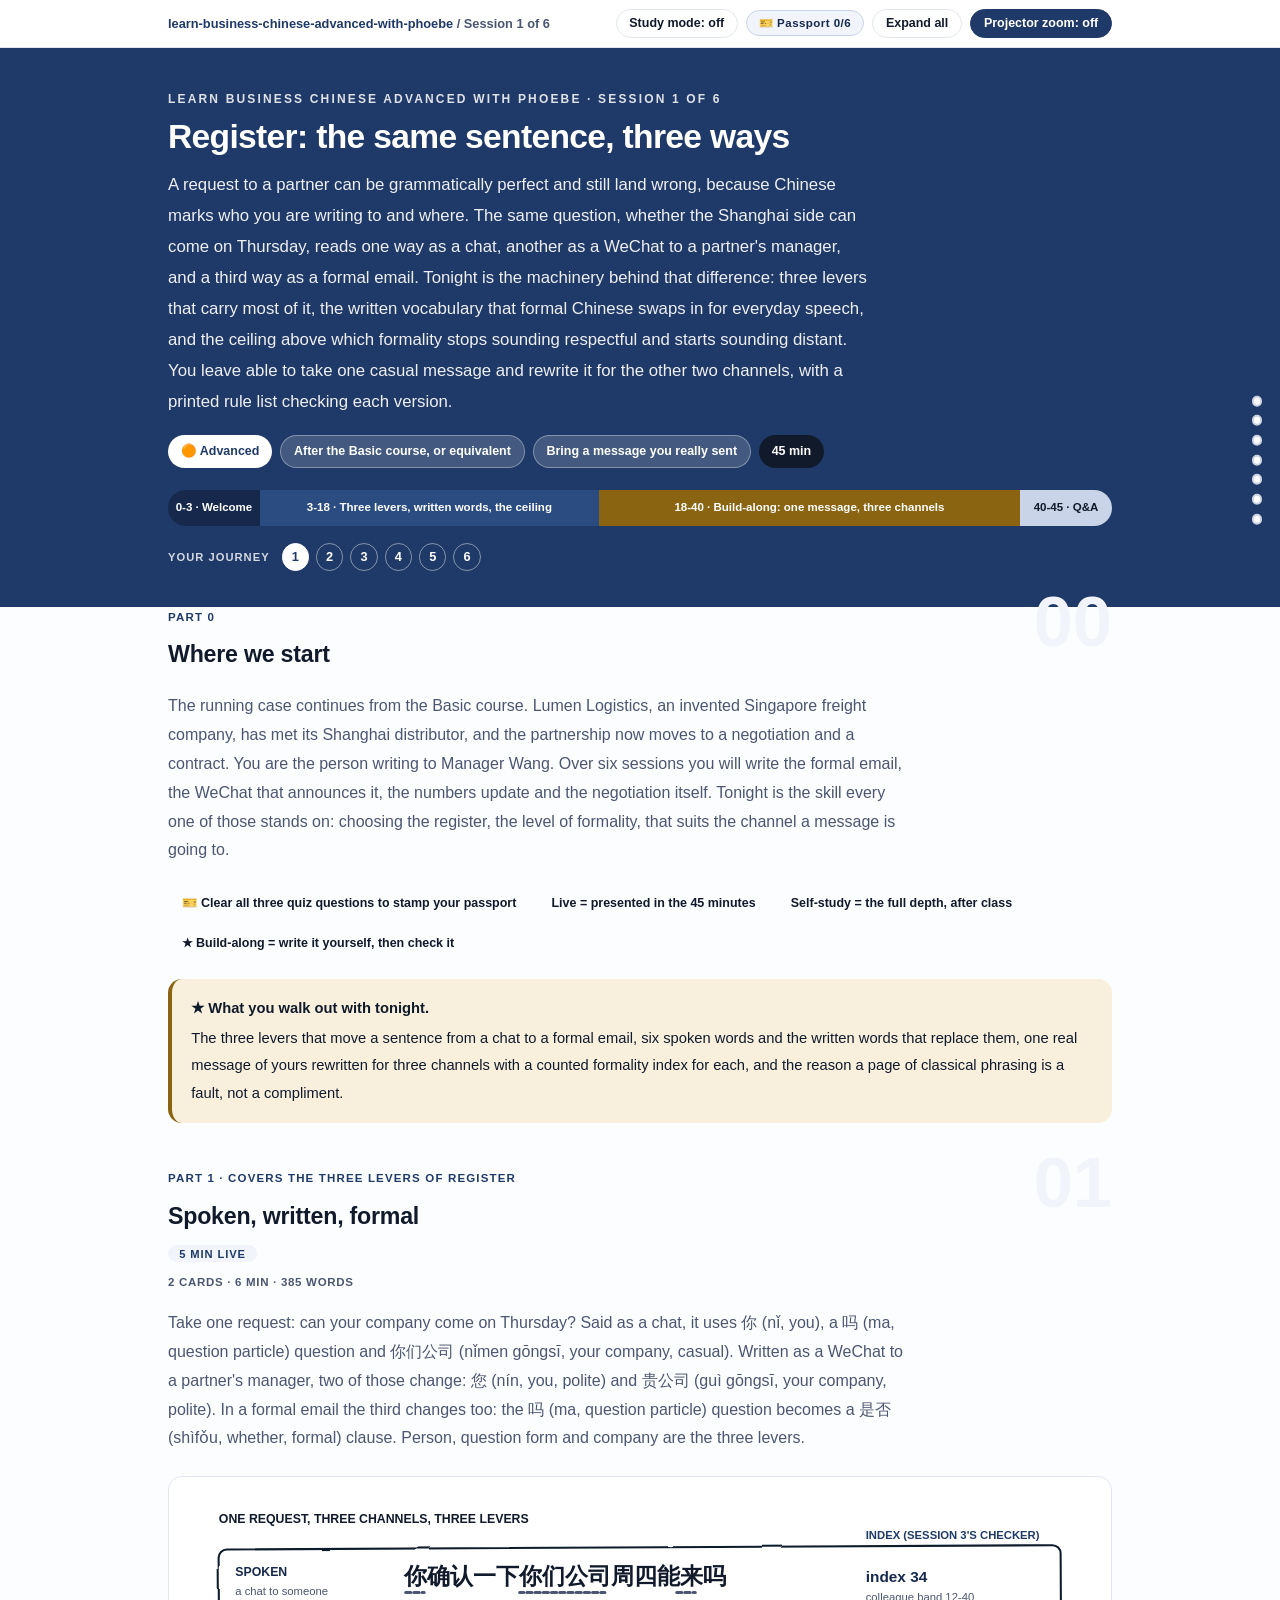
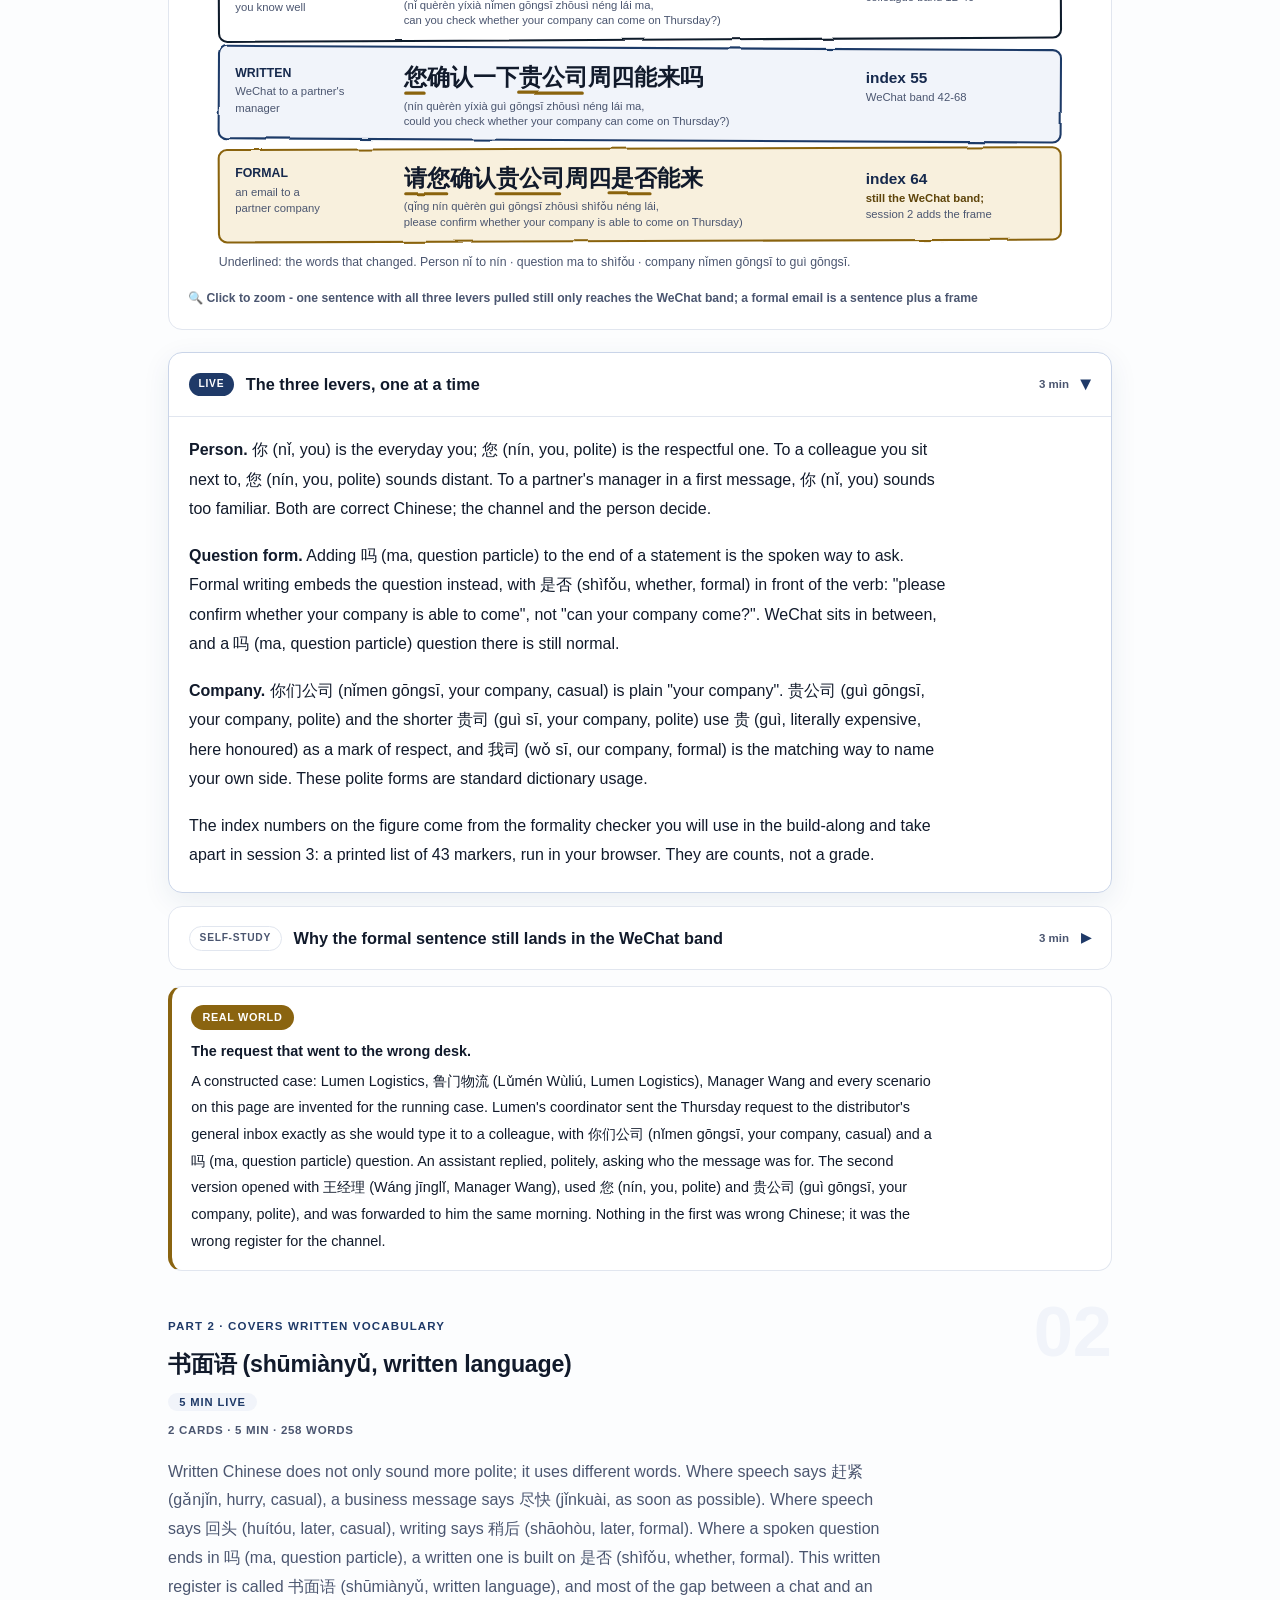
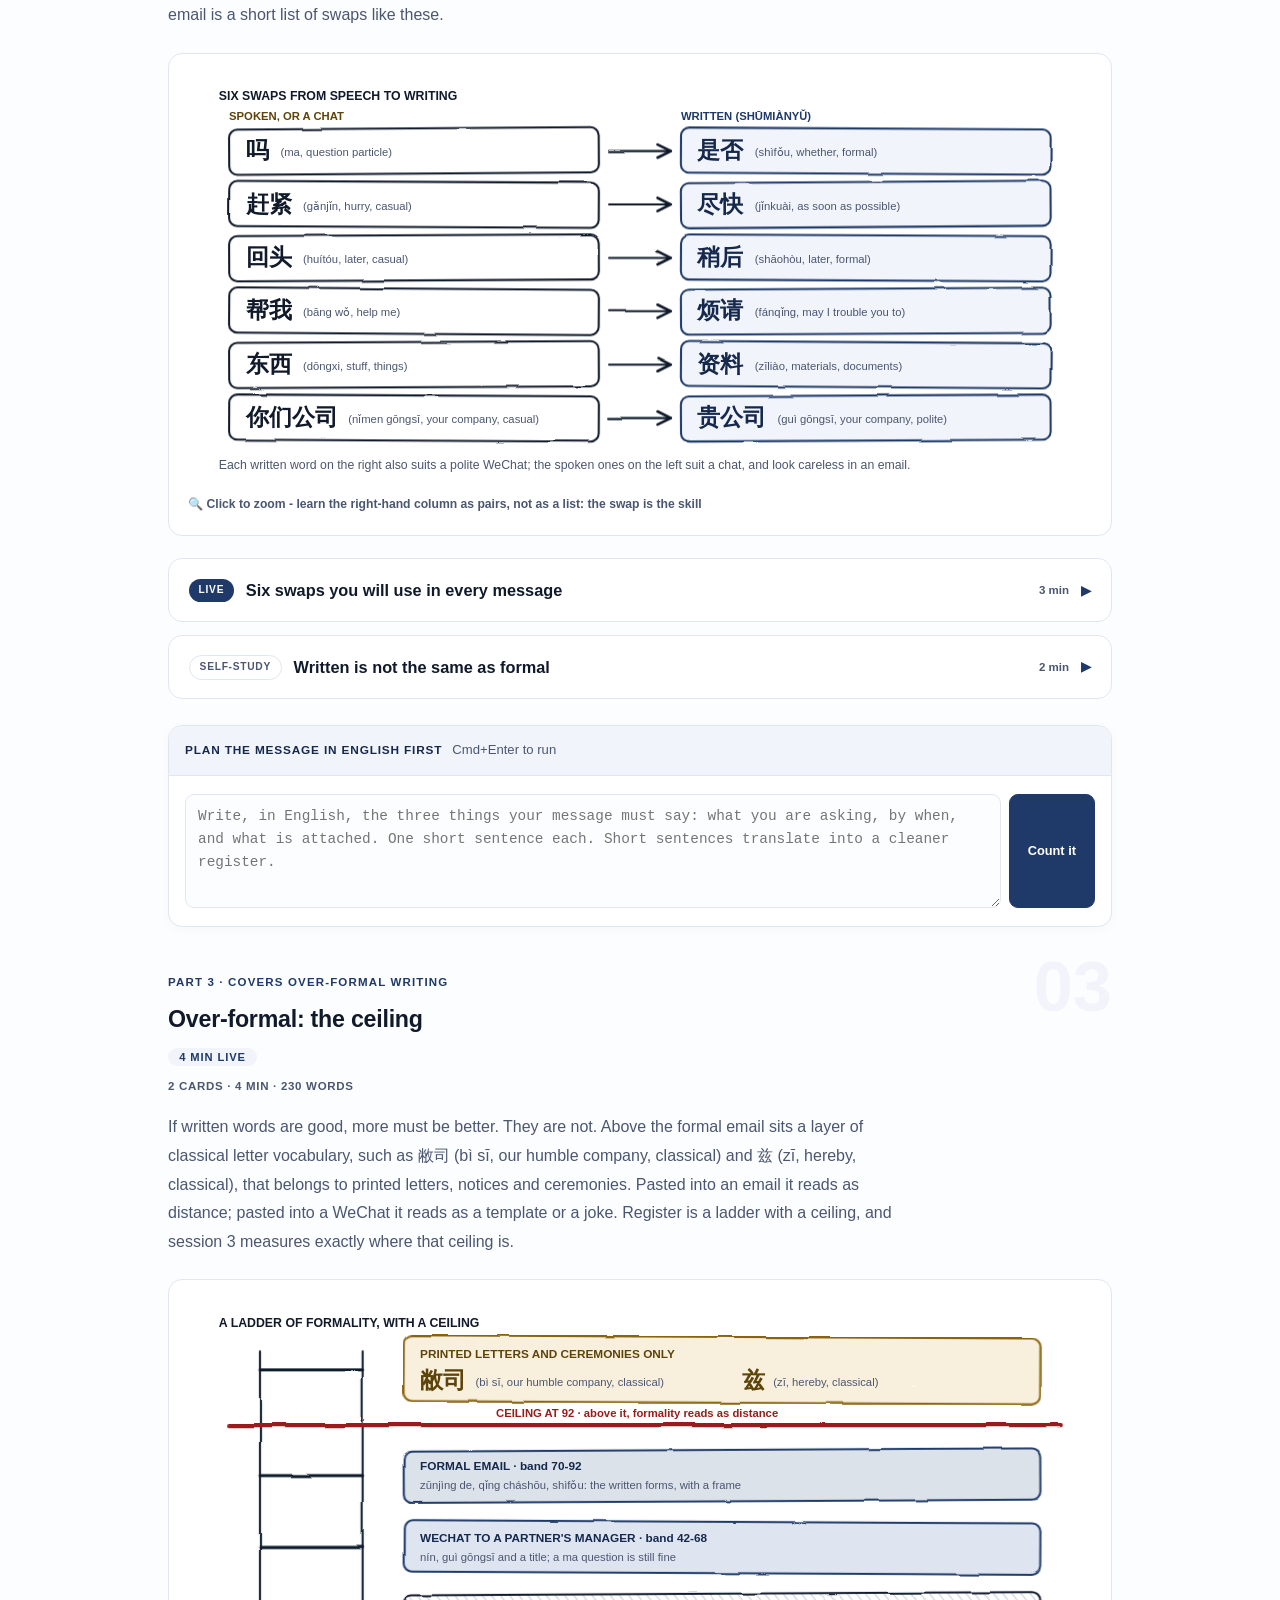
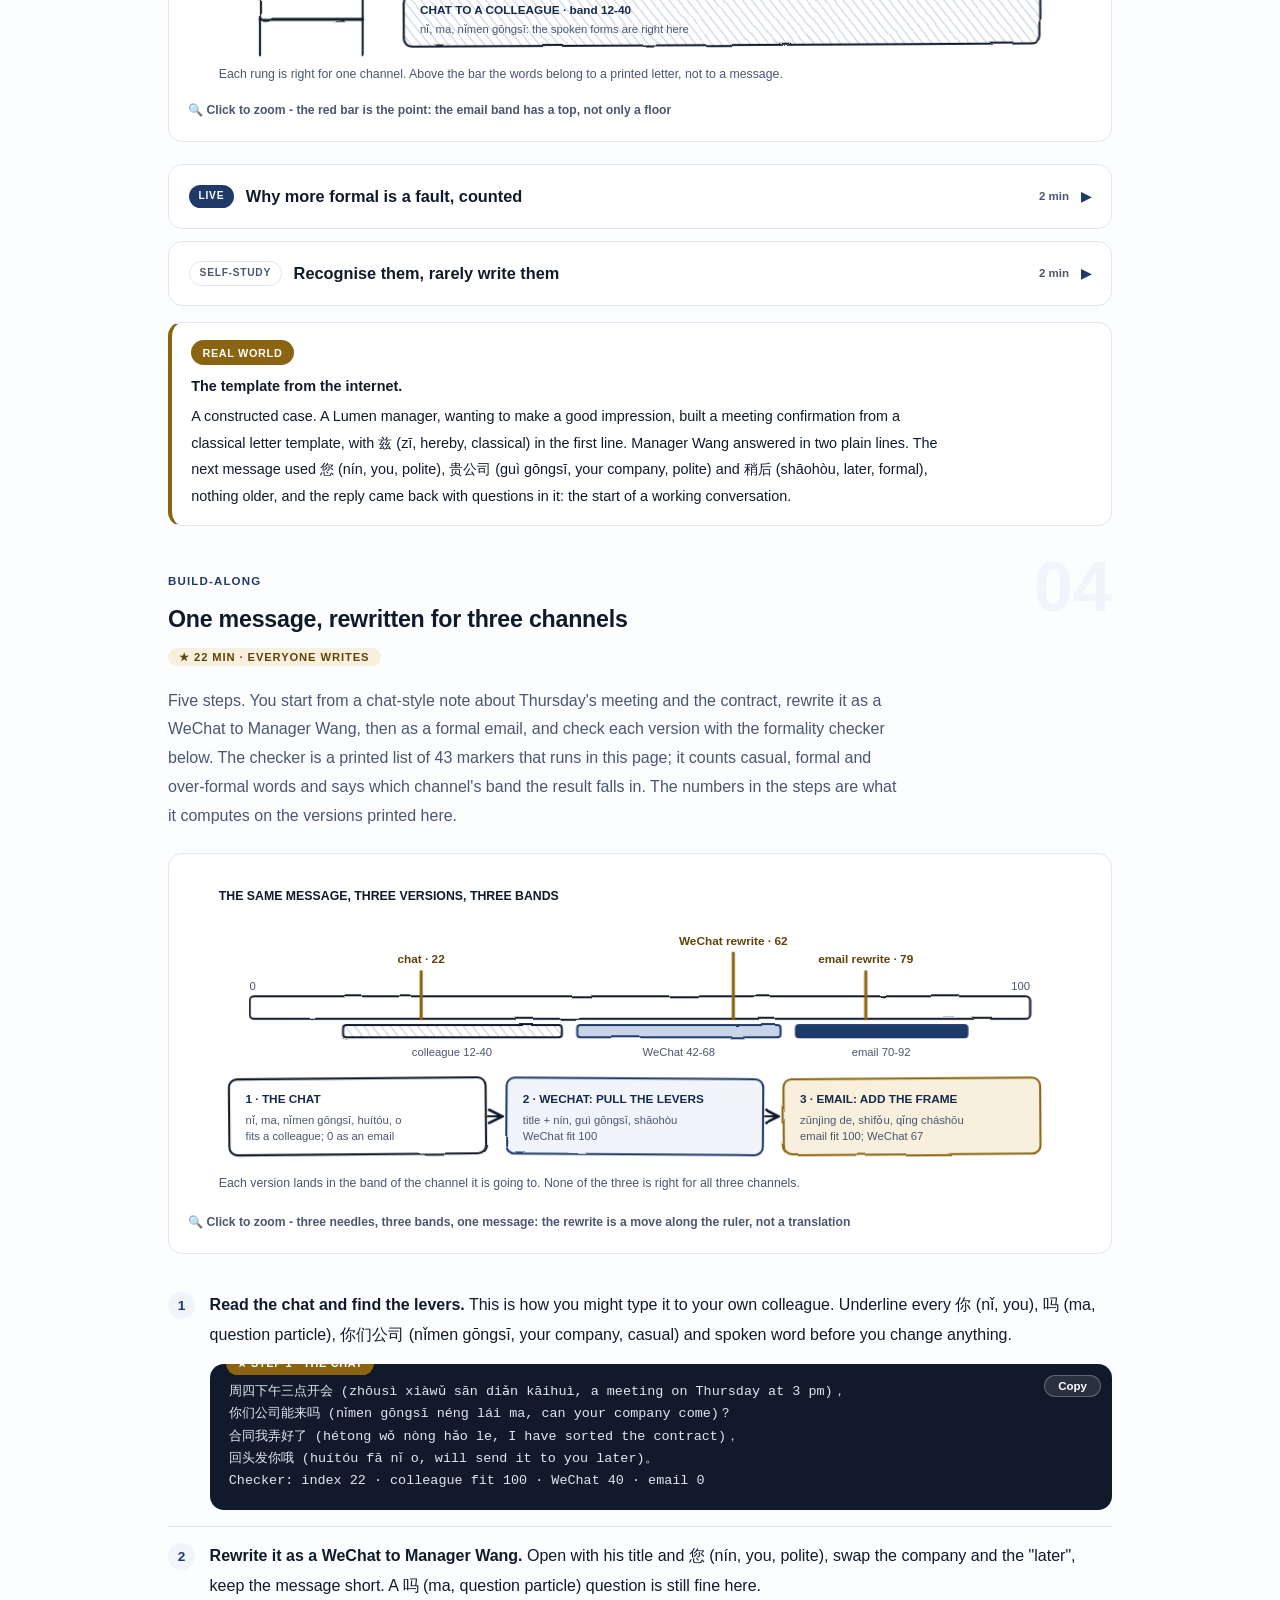
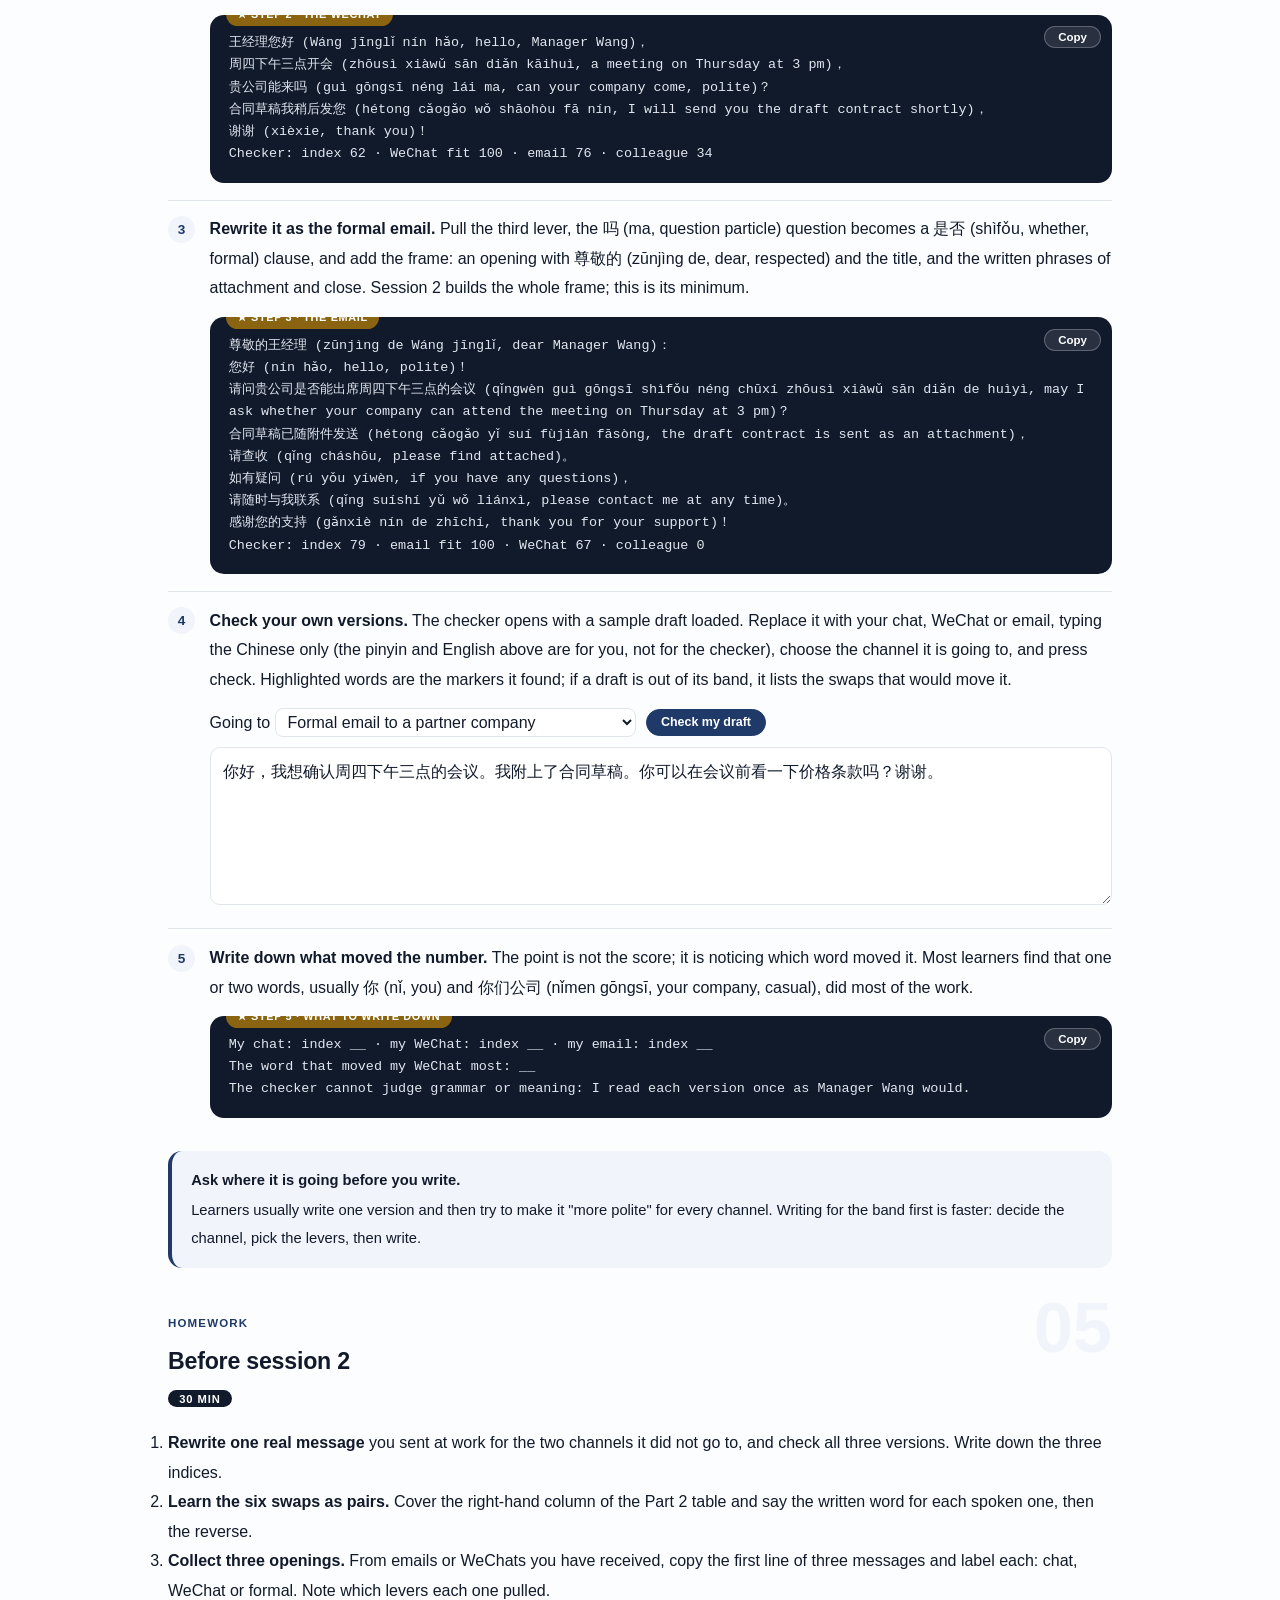
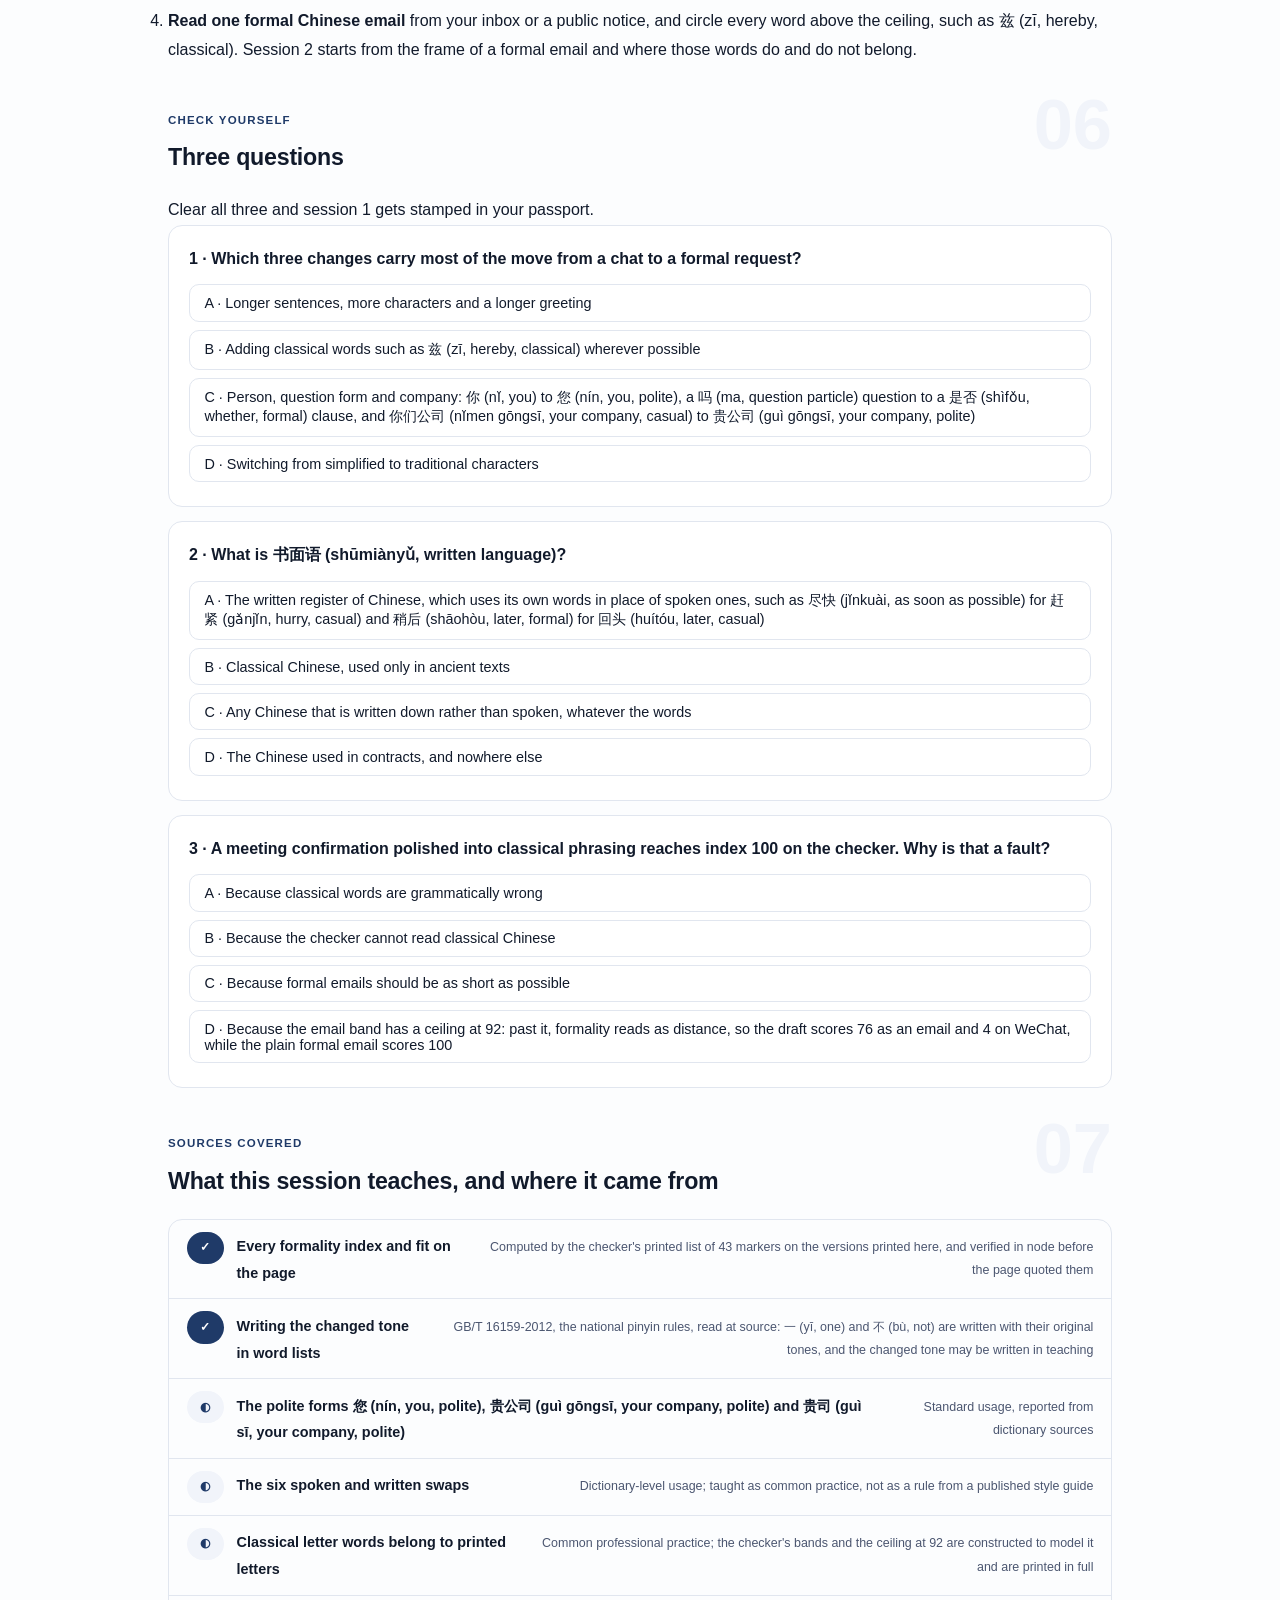
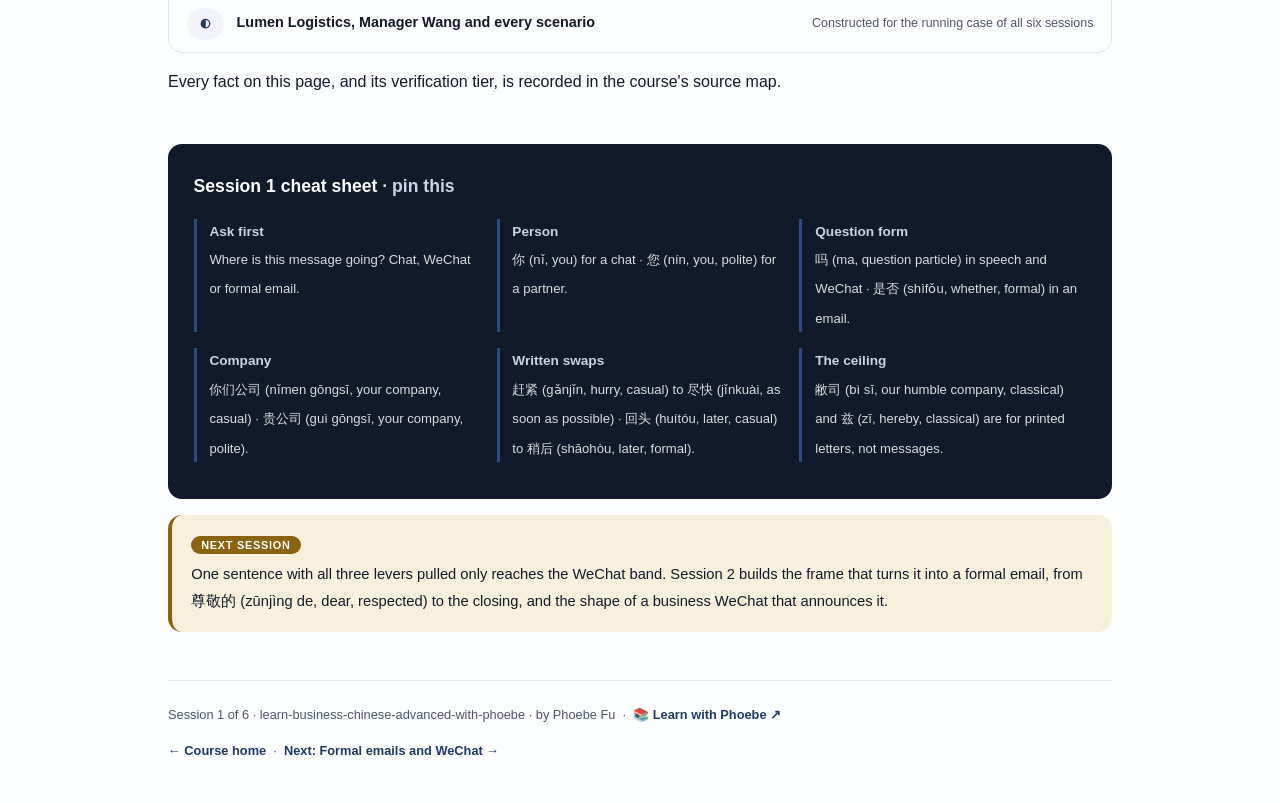
==== courses/01-register.html @ 0dae361d "Learn Business Chinese Advanced: six sessions Business register for people who already speak everyda" ====
<!DOCTYPE html>
<html lang="en">
<head>
<meta charset="UTF-8">
<meta name="viewport" content="width=device-width, initial-scale=1.0">
<!-- social:start -->
<meta name="description" content="Session 1 of 6. The same business request said three ways: as a chat, as a WeChat to a partner's manager, and as a formal email. Three levers carry most of the change (the polite you, the written question form, the polite word for your company), written Chinese swaps spoken words for its own, and classical letter words overshoot. Build-along: one message rewritten for three channels and checked by a printed rule list.">
<meta property="og:type" content="article">
<meta property="og:site_name" content="Learn with Phoebe">
<meta property="og:title" content="Register: the same sentence, three ways - learn business chinese advanced with phoebe">
<meta property="og:description" content="Session 1 of 6. One request, three channels, three levers. More formal is not always more polite.">
<meta property="og:url" content="https://phoebefu6.github.io/learn-business-chinese-advanced-with-phoebe/courses/01-register.html">
<meta property="og:image" content="https://phoebefu6.github.io/learn-business-chinese-advanced-with-phoebe/assets/og-cover.png">
<meta property="og:image:width" content="1200">
<meta property="og:image:height" content="630">
<meta name="twitter:card" content="summary_large_image">
<meta name="twitter:title" content="Register: the same sentence, three ways - learn business chinese advanced with phoebe">
<meta name="twitter:description" content="Session 1 of 6. A chat, a WeChat and a formal email, and the three words that separate them.">
<meta name="twitter:image" content="https://phoebefu6.github.io/learn-business-chinese-advanced-with-phoebe/assets/og-cover.png">
<!-- social:end -->
<title>Session 1 · Register: the same sentence, three ways - learn business chinese advanced with phoebe</title>
<link rel="stylesheet" href="../assets/style.css?v=1">
</head>
<body>

<div class="toolbar">
  <div class="wrap">
    <span class="crumb"><a href="../index.html">learn-business-chinese-advanced-with-phoebe</a> / Session 1 of 6</span>
    <button class="btn" id="toggle-all" type="button">Expand all</button>
    <button class="btn primary" id="zoom-toggle" type="button">Projector zoom: off</button>
  </div>
</div>

<header class="masthead">
  <div class="wrap">
    <div class="eyebrow">Learn Business Chinese Advanced with Phoebe · Session 1 of 6</div>
    <h1>Register: the same sentence, <span class="accent">three ways</span></h1>
    <p class="sub">A request to a partner can be grammatically perfect and still land wrong, because Chinese marks who you are writing to and where. The same question, whether the Shanghai side can come on Thursday, reads one way as a chat, another as a WeChat to a partner's manager, and a third way as a formal email. Tonight is the machinery behind that difference: three levers that carry most of it, the written vocabulary that formal Chinese swaps in for everyday speech, and the ceiling above which formality stops sounding respectful and starts sounding distant. You leave able to take one casual message and rewrite it for the other two channels, with a printed rule list checking each version.</p>
    <div class="chip-row">
      <span class="chip level">🟠 Advanced</span>
      <span class="chip audience">After the Basic course, or equivalent</span>
      <span class="chip audience">Bring a message you really sent</span>
      <span class="chip time">45 min</span>
    </div>
    <div class="agenda">
      <span class="a1" style="flex:1">0-3 · Welcome</span>
      <span class="a2" style="flex:4">3-18 · Three levers, written words, the ceiling</span>
      <span class="a3" style="flex:5">18-40 · Build-along: one message, three channels</span>
      <span class="a4" style="flex:1">40-45 · Q&amp;A</span>
    </div>
  </div>
</header>

<main class="wrap">

  <section class="section" id="intro">
    <div class="section-kicker">
      <span class="klabel">Part 0</span>
      <h2>Where we start</h2>
    </div>
    <p class="lede">The running case continues from the Basic course. Lumen Logistics, an invented Singapore freight company, has met its Shanghai distributor, and the partnership now moves to a negotiation and a contract. You are the person writing to Manager Wang. Over six sessions you will write the formal email, the WeChat that announces it, the numbers update and the negotiation itself. Tonight is the skill every one of those stands on: choosing the register, the level of formality, that suits the channel a message is going to.</p>

    <div class="legend">
      <span class="pill">🎫 Clear all three quiz questions to stamp your passport</span>
      <span class="pill">Live = presented in the 45 minutes</span>
      <span class="pill">Self-study = the full depth, after class</span>
      <span class="pill">★ Build-along = write it yourself, then check it</span>
    </div>

    <div class="callout win">
      <p><strong>★ What you walk out with tonight.</strong> The three levers that move a sentence from a chat to a formal email, six spoken words and the written words that replace them, one real message of yours rewritten for three channels with a counted formality index for each, and the reason a page of classical phrasing is a fault, not a compliment.</p>
    </div>
  </section>

  <section class="section" id="part-1">
    <div class="section-kicker">
      <span class="klabel">Part 1 · covers the three levers of register</span>
      <h2>Spoken, written, formal</h2>
      <span class="tag concept">5 min live</span>
    </div>
    <p class="lede">Take one request: can your company come on Thursday? Said as a chat, it uses 你 (nǐ, you), a 吗 (ma, question particle) question and 你们公司 (nǐmen gōngsī, your company, casual). Written as a WeChat to a partner's manager, two of those change: 您 (nín, you, polite) and 贵公司 (guì gōngsī, your company, polite). In a formal email the third changes too: the 吗 (ma, question particle) question becomes a 是否 (shìfǒu, whether, formal) clause. Person, question form and company are the three levers.</p>

    <figure class="zoomable">
      <svg viewBox="0 0 880 372" xmlns="http://www.w3.org/2000/svg" role="img" aria-label="One request written on three rows. Row one, spoken, a chat: ni querren yixia nimen gongsi zhousi neng lai ma, with ni, nimen gongsi and ma underlined as the three levers; formality index 34, in the colleague band. Row two, written, a WeChat to a partner's manager: nin and gui gongsi replace ni and nimen gongsi, ma stays; index 55, in the WeChat band. Row three, formal, an email: qing nin, gui gongsi and shifou replace all three; index 64, still in the WeChat band, because the email's greeting and closing supply the rest.">
        <defs>
          <filter id="s1aSk" x="-3%" y="-3%" width="106%" height="106%"><feTurbulence type="fractalNoise" baseFrequency="0.02" numOctaves="2" seed="11" result="n"/><feDisplacementMap in="SourceGraphic" in2="n" scale="2.4" xChannelSelector="R" yChannelSelector="G"/></filter>
          <pattern id="s1aHc" patternUnits="userSpaceOnUse" width="7" height="7" patternTransform="rotate(-38)"><line x1="0" y1="0" x2="0" y2="7" stroke="#1F3A68" stroke-width="1" opacity=".5"/></pattern>
          <marker id="s1aAr" viewBox="0 0 10 10" refX="9" refY="5" markerWidth="8" markerHeight="8" orient="auto"><path d="M1 1 L9 5 L1 9" fill="none" stroke="#111A2B" stroke-width="1.6" stroke-linecap="round"/></marker>
        </defs>
        <style>
          .s1aH { font: 800 12px Inter, sans-serif; fill: #111A2B; }
          .s1aL { font: 800 12px Inter, sans-serif; fill: #16294D; }
          .s1aS { font: 400 11px Inter, sans-serif; fill: #4B5670; }
          .s1aA { font: 700 11px Inter, sans-serif; fill: #1F3A68; }
          .s1aB { font: 800 11px Inter, sans-serif; fill: #5E440A; }
          .s1aV { font: 800 15px Inter, sans-serif; fill: #16294D; }
          .s1aZ { font: 800 22px sans-serif; fill: #111A2B; }
          .s1aN { font: 400 12px Inter, sans-serif; fill: #4B5670; }
        </style>

        <text class="s1aH" x="30" y="26">ONE REQUEST, THREE CHANNELS, THREE LEVERS</text>
        <text class="s1aA" x="660" y="42">INDEX (SESSION 3'S CHECKER)</text>

        <g filter="url(#s1aSk)" fill="none" stroke="#111A2B" stroke-width="2" stroke-linecap="round" stroke-linejoin="round">
          <rect x="30" y="50" width="820" height="90" rx="8" transform="rotate(-0.3 440 93)" fill="#FFFFFF"/>
          <rect x="30" y="148" width="820" height="90" rx="8" transform="rotate(0.3 440 191)" fill="#F1F4FA" stroke="#1F3A68"/>
          <rect x="30" y="246" width="820" height="90" rx="8" transform="rotate(-0.2 440 289)" fill="#F8F0DD" stroke="#8A6410"/>
          <!-- row A: the three levers, dashed -->
          <path d="M212 94 L230 94 M322 94 L406 94 M476 94 L494 94" stroke="#4B5670" stroke-width="3" stroke-dasharray="5 3"/>
          <!-- row B: changed words -->
          <path d="M212 192 L230 192 M322 192 L384 192" stroke="#8A6410" stroke-width="3"/>
          <!-- row C: changed words -->
          <path d="M212 290 L252 290 M300 290 L362 290 M410 290 L450 290" stroke="#8A6410" stroke-width="3"/>
        </g>

        <text class="s1aL" x="46" y="78">SPOKEN</text>
        <text class="s1aS" x="46" y="96">a chat to someone</text>
        <text class="s1aS" x="46" y="112">you know well</text>
        <text class="s1aZ" x="210" y="86">你确认一下你们公司周四能来吗</text><text class="s1aS" x="210" y="110">(nǐ quèrèn yíxià nǐmen gōngsī zhōusì néng lái ma,</text>
        <text class="s1aS" x="210" y="125">can you check whether your company can come on Thursday?)</text>
        <text class="s1aV" x="660" y="84">index 34</text>
        <text class="s1aS" x="660" y="102">colleague band 12-40</text>

        <text class="s1aL" x="46" y="176">WRITTEN</text>
        <text class="s1aS" x="46" y="194">WeChat to a partner's</text>
        <text class="s1aS" x="46" y="210">manager</text>
        <text class="s1aZ" x="210" y="184">您确认一下贵公司周四能来吗</text><text class="s1aS" x="210" y="208">(nín quèrèn yíxià guì gōngsī zhōusì néng lái ma,</text>
        <text class="s1aS" x="210" y="223">could you check whether your company can come on Thursday?)</text>
        <text class="s1aV" x="660" y="182">index 55</text>
        <text class="s1aS" x="660" y="200">WeChat band 42-68</text>

        <text class="s1aL" x="46" y="274">FORMAL</text>
        <text class="s1aS" x="46" y="292">an email to a</text>
        <text class="s1aS" x="46" y="308">partner company</text>
        <text class="s1aZ" x="210" y="282">请您确认贵公司周四是否能来</text><text class="s1aS" x="210" y="306">(qǐng nín quèrèn guì gōngsī zhōusì shìfǒu néng lái,</text>
        <text class="s1aS" x="210" y="321">please confirm whether your company is able to come on Thursday)</text>
        <text class="s1aV" x="660" y="280">index 64</text>
        <text class="s1aB" x="660" y="298">still the WeChat band;</text>
        <text class="s1aS" x="660" y="314">session 2 adds the frame</text>

        <text class="s1aN" x="30" y="360">Underlined: the words that changed. Person nǐ to nín · question ma to shìfǒu · company nǐmen gōngsī to guì gōngsī.</text>
      </svg>
      <figcaption>🔍 Click to zoom - one sentence with all three levers pulled still only reaches the WeChat band; a formal email is a sentence plus a frame</figcaption>
    </figure>

    <details class="card" open>
      <summary><span class="mode live">Live</span>The three levers, one at a time<span class="mini">3 min</span><span class="caret">▶</span></summary>
      <div class="body">
        <p><strong>Person.</strong> 你 (nǐ, you) is the everyday you; 您 (nín, you, polite) is the respectful one. To a colleague you sit next to, 您 (nín, you, polite) sounds distant. To a partner's manager in a first message, 你 (nǐ, you) sounds too familiar. Both are correct Chinese; the channel and the person decide.</p>
        <p><strong>Question form.</strong> Adding 吗 (ma, question particle) to the end of a statement is the spoken way to ask. Formal writing embeds the question instead, with 是否 (shìfǒu, whether, formal) in front of the verb: "please confirm whether your company is able to come", not "can your company come?". WeChat sits in between, and a 吗 (ma, question particle) question there is still normal.</p>
        <p><strong>Company.</strong> 你们公司 (nǐmen gōngsī, your company, casual) is plain "your company". 贵公司 (guì gōngsī, your company, polite) and the shorter 贵司 (guì sī, your company, polite) use 贵 (guì, literally expensive, here honoured) as a mark of respect, and 我司 (wǒ sī, our company, formal) is the matching way to name your own side. These polite forms are standard dictionary usage.</p>
        <p>The index numbers on the figure come from the formality checker you will use in the build-along and take apart in session 3: a printed list of 43 markers, run in your browser. They are counts, not a grade.</p>
      </div>
    </details>

    <details class="card">
      <summary><span class="mode self">Self-study</span>Why the formal sentence still lands in the WeChat band<span class="mini">3 min</span><span class="caret">▶</span></summary>
      <div class="body">
        <p>Pulling all three levers moves the sentence from 34 to 64 on the checker's index, which is inside the WeChat band (42 to 68), not the email band (70 to 92). That is the honest result, and it is useful. A formal email is not one formal sentence: it is that sentence inside a frame, an opening with 尊敬的 (zūnjìng de, dear, respected) and the title, a greeting with 您好 (nín hǎo, hello, polite), and the stock phrases of a formal close such as 请查收 (qǐng cháshōu, please find attached) and 如有疑问 (rú yǒu yíwèn, if you have any questions). The build-along adds that frame and the index rises to 79. Session 2 is entirely about it.</p>
        <p>A note on the pinyin in these lists: 一下 (yíxià, a little, briefly) is written here with the tone you say, yí before a fourth tone. Standard pinyin (GB/T 16159-2012) writes the original tone, yīxià, and allows the changed tone to be written in teaching, which is what these pages do.</p>
      </div>
    </details>

    <div class="callout example">
      <span class="ex-pill">Real world</span>
      <p><strong>The request that went to the wrong desk.</strong> A constructed case: Lumen Logistics, 鲁门物流 (Lǔmén Wùliú, Lumen Logistics), Manager Wang and every scenario on this page are invented for the running case. Lumen's coordinator sent the Thursday request to the distributor's general inbox exactly as she would type it to a colleague, with 你们公司 (nǐmen gōngsī, your company, casual) and a 吗 (ma, question particle) question. An assistant replied, politely, asking who the message was for. The second version opened with 王经理 (Wáng jīnglǐ, Manager Wang), used 您 (nín, you, polite) and 贵公司 (guì gōngsī, your company, polite), and was forwarded to him the same morning. Nothing in the first was wrong Chinese; it was the wrong register for the channel.</p>
    </div>
  </section>

  <section class="section" id="part-2">
    <div class="section-kicker">
      <span class="klabel">Part 2 · covers written vocabulary</span>
      <h2>书面语 (shūmiànyǔ, written language)</h2>
      <span class="tag concept">5 min live</span>
    </div>
    <p class="lede">Written Chinese does not only sound more polite; it uses different words. Where speech says 赶紧 (gǎnjǐn, hurry, casual), a business message says 尽快 (jǐnkuài, as soon as possible). Where speech says 回头 (huítóu, later, casual), writing says 稍后 (shāohòu, later, formal). Where a spoken question ends in 吗 (ma, question particle), a written one is built on 是否 (shìfǒu, whether, formal). This written register is called 书面语 (shūmiànyǔ, written language), and most of the gap between a chat and an email is a short list of swaps like these.</p>

    <figure class="zoomable">
      <svg viewBox="0 0 880 400" xmlns="http://www.w3.org/2000/svg" role="img" aria-label="A two-column swap table. Left column, spoken words: ma, ganjin, huitou, bang wo, dongxi, nimen gongsi. Right column, the written word that replaces each: shifou, jinkuai, shaohou, fanqing, ziliao, gui gongsi. An arrow joins each pair.">
        <defs>
          <filter id="s1bSk" x="-3%" y="-3%" width="106%" height="106%"><feTurbulence type="fractalNoise" baseFrequency="0.02" numOctaves="2" seed="23" result="n"/><feDisplacementMap in="SourceGraphic" in2="n" scale="2.4" xChannelSelector="R" yChannelSelector="G"/></filter>
          <marker id="s1bAr" viewBox="0 0 10 10" refX="9" refY="5" markerWidth="8" markerHeight="8" orient="auto"><path d="M1 1 L9 5 L1 9" fill="none" stroke="#111A2B" stroke-width="1.6" stroke-linecap="round"/></marker>
        </defs>
        <style>
          .s1bH { font: 800 12px Inter, sans-serif; fill: #111A2B; }
          .s1bA { font: 800 11px Inter, sans-serif; fill: #1F3A68; }
          .s1bB { font: 800 11px Inter, sans-serif; fill: #5E440A; }
          .s1bS { font: 400 11px Inter, sans-serif; fill: #4B5670; }
          .s1bZ { font: 800 22px sans-serif; fill: #111A2B; }
          .s1bW { font: 800 22px sans-serif; fill: #16294D; }
          .s1bN { font: 400 12px Inter, sans-serif; fill: #4B5670; }
        </style>

        <text class="s1bH" x="30" y="26">SIX SWAPS FROM SPEECH TO WRITING</text>
        <text class="s1bB" x="40" y="46">SPOKEN, OR A CHAT</text>
        <text class="s1bA" x="480" y="46">WRITTEN (SHŪMIÀNYǓ)</text>

        <g filter="url(#s1bSk)" fill="none" stroke="#111A2B" stroke-width="2" stroke-linecap="round" stroke-linejoin="round">
          <rect x="40" y="54" width="360" height="44" rx="8" transform="rotate(-0.4 220 76)" fill="#FFFFFF"/>
          <rect x="40" y="106" width="360" height="44" rx="8" transform="rotate(0.3 220 128)" fill="#FFFFFF"/>
          <rect x="40" y="158" width="360" height="44" rx="8" transform="rotate(-0.3 220 180)" fill="#FFFFFF"/>
          <rect x="40" y="210" width="360" height="44" rx="8" transform="rotate(0.4 220 232)" fill="#FFFFFF"/>
          <rect x="40" y="262" width="360" height="44" rx="8" transform="rotate(-0.3 220 284)" fill="#FFFFFF"/>
          <rect x="40" y="314" width="360" height="44" rx="8" transform="rotate(0.3 220 336)" fill="#FFFFFF"/>
          <rect x="480" y="54" width="360" height="44" rx="8" transform="rotate(0.3 660 76)" fill="#F1F4FA" stroke="#1F3A68"/>
          <rect x="480" y="106" width="360" height="44" rx="8" transform="rotate(-0.4 660 128)" fill="#F1F4FA" stroke="#1F3A68"/>
          <rect x="480" y="158" width="360" height="44" rx="8" transform="rotate(0.3 660 180)" fill="#F1F4FA" stroke="#1F3A68"/>
          <rect x="480" y="210" width="360" height="44" rx="8" transform="rotate(-0.3 660 232)" fill="#F1F4FA" stroke="#1F3A68"/>
          <rect x="480" y="262" width="360" height="44" rx="8" transform="rotate(0.4 660 284)" fill="#F1F4FA" stroke="#1F3A68"/>
          <rect x="480" y="314" width="360" height="44" rx="8" transform="rotate(-0.3 660 336)" fill="#F1F4FA" stroke="#1F3A68"/>
          <path d="M410 76 L470 76" marker-end="url(#s1bAr)"/>
          <path d="M410 128 L470 128" marker-end="url(#s1bAr)"/>
          <path d="M410 180 L470 180" marker-end="url(#s1bAr)"/>
          <path d="M410 232 L470 232" marker-end="url(#s1bAr)"/>
          <path d="M410 284 L470 284" marker-end="url(#s1bAr)"/>
          <path d="M410 336 L470 336" marker-end="url(#s1bAr)"/>
        </g>

        <text class="s1bZ" x="56" y="83">吗</text><text class="s1bS" x="90" y="81">(ma, question particle)</text>
        <text class="s1bW" x="496" y="83">是否</text><text class="s1bS" x="552" y="81">(shìfǒu, whether, formal)</text>

        <text class="s1bZ" x="56" y="135">赶紧</text><text class="s1bS" x="112" y="133">(gǎnjǐn, hurry, casual)</text>
        <text class="s1bW" x="496" y="135">尽快</text><text class="s1bS" x="552" y="133">(jǐnkuài, as soon as possible)</text>

        <text class="s1bZ" x="56" y="187">回头</text><text class="s1bS" x="112" y="185">(huítóu, later, casual)</text>
        <text class="s1bW" x="496" y="187">稍后</text><text class="s1bS" x="552" y="185">(shāohòu, later, formal)</text>

        <text class="s1bZ" x="56" y="239">帮我</text><text class="s1bS" x="112" y="237">(bāng wǒ, help me)</text>
        <text class="s1bW" x="496" y="239">烦请</text><text class="s1bS" x="552" y="237">(fánqǐng, may I trouble you to)</text>

        <text class="s1bZ" x="56" y="291">东西</text><text class="s1bS" x="112" y="289">(dōngxi, stuff, things)</text>
        <text class="s1bW" x="496" y="291">资料</text><text class="s1bS" x="552" y="289">(zīliào, materials, documents)</text>

        <text class="s1bZ" x="56" y="343">你们公司</text><text class="s1bS" x="156" y="341">(nǐmen gōngsī, your company, casual)</text>
        <text class="s1bW" x="496" y="343">贵公司</text><text class="s1bS" x="574" y="341">(guì gōngsī, your company, polite)</text>

        <text class="s1bN" x="30" y="386">Each written word on the right also suits a polite WeChat; the spoken ones on the left suit a chat, and look careless in an email.</text>
      </svg>
      <figcaption>🔍 Click to zoom - learn the right-hand column as pairs, not as a list: the swap is the skill</figcaption>
    </figure>

    <details class="card">
      <summary><span class="mode live">Live</span>Six swaps you will use in every message<span class="mini">3 min</span><span class="caret">▶</span></summary>
      <div class="body">
        <table class="clean">
          <tr><th>Spoken, or a chat</th><th>Written</th><th>Where you meet it</th></tr>
          <tr><td>吗 (ma, question particle)</td><td>是否 (shìfǒu, whether, formal)</td><td>asking a partner to confirm anything</td></tr>
          <tr><td>赶紧 (gǎnjǐn, hurry, casual)</td><td>尽快 (jǐnkuài, as soon as possible)</td><td>a deadline, said without sounding like an order</td></tr>
          <tr><td>回头 (huítóu, later, casual)</td><td>稍后 (shāohòu, later, formal)</td><td>promising to send something</td></tr>
          <tr><td>帮我 (bāng wǒ, help me)</td><td>烦请 (fánqǐng, may I trouble you to)</td><td>any request to the other side</td></tr>
          <tr><td>东西 (dōngxi, stuff, things)</td><td>资料 (zīliào, materials, documents)</td><td>what is attached</td></tr>
          <tr><td>你们公司 (nǐmen gōngsī, your company, casual)</td><td>贵公司 (guì gōngsī, your company, polite)</td><td>naming the partner</td></tr>
        </table>
        <p>These are everyday dictionary-level distinctions, not rules from a style guide, and native writers move between them freely. The pairs are also the swaps the formality checker suggests when a draft is too casual for its channel, so the build-along will show you the same list from the other side.</p>
      </div>
    </details>

    <details class="card">
      <summary><span class="mode self">Self-study</span>Written is not the same as formal<span class="mini">2 min</span><span class="caret">▶</span></summary>
      <div class="body">
        <p>书面语 (shūmiànyǔ, written language) describes where a word comes from, not how stiff it is. A polite WeChat to Manager Wang can happily use 稍后 (shāohòu, later, formal) and 尽快 (jǐnkuài, as soon as possible) while still asking a 吗 (ma, question particle) question, and it is better for the mix. A formal email uses the written forms almost throughout. A chat with your own colleague uses almost none of them, and a colleague who receives 烦请 (fánqǐng, may I trouble you to) from the next desk will wonder what has gone wrong.</p>
        <p>The practical habit is to write a draft the way it comes, then read it once for the left-hand column above and decide, word by word, whether the channel wants the swap.</p>
      </div>
    </details>

    <div class="tryrow" data-fn="wordcount" data-multiline="1" data-title="Plan the message in English first" data-hint="Write, in English, the three things your message must say: what you are asking, by when, and what is attached. One short sentence each. Short sentences translate into a cleaner register." data-seed="" data-cta="Count it"></div>
  </section>

  <section class="section" id="part-3">
    <div class="section-kicker">
      <span class="klabel">Part 3 · covers over-formal writing</span>
      <h2>Over-formal: the ceiling</h2>
      <span class="tag concept">4 min live</span>
    </div>
    <p class="lede">If written words are good, more must be better. They are not. Above the formal email sits a layer of classical letter vocabulary, such as 敝司 (bì sī, our humble company, classical) and 兹 (zī, hereby, classical), that belongs to printed letters, notices and ceremonies. Pasted into an email it reads as distance; pasted into a WeChat it reads as a template or a joke. Register is a ladder with a ceiling, and session 3 measures exactly where that ceiling is.</p>

    <figure class="zoomable">
      <svg viewBox="0 0 880 380" xmlns="http://www.w3.org/2000/svg" role="img" aria-label="A ladder of formality. The bottom rung is a chat to a colleague, band 12 to 40, with ni, ma and nimen gongsi. Above it, WeChat to a partner's manager, band 42 to 68, with nin and gui gongsi. Above that, the formal email, band 70 to 92, with zunjing de, qing chashou and shifou. A red ceiling bar at 92 crosses the ladder. Above the bar, printed letters and ceremonies only: bi si, our humble company, and zi, hereby.">
        <defs>
          <filter id="s1cSk" x="-3%" y="-3%" width="106%" height="106%"><feTurbulence type="fractalNoise" baseFrequency="0.02" numOctaves="2" seed="37" result="n"/><feDisplacementMap in="SourceGraphic" in2="n" scale="2.4" xChannelSelector="R" yChannelSelector="G"/></filter>
          <pattern id="s1cHc" patternUnits="userSpaceOnUse" width="7" height="7" patternTransform="rotate(-38)"><line x1="0" y1="0" x2="0" y2="7" stroke="#1F3A68" stroke-width="1" opacity=".5"/></pattern>
        </defs>
        <style>
          .s1cH { font: 800 12px Inter, sans-serif; fill: #111A2B; }
          .s1cL { font: 800 11.5px Inter, sans-serif; fill: #16294D; }
          .s1cB { font: 800 11.5px Inter, sans-serif; fill: #5E440A; }
          .s1cR { font: 800 11px Inter, sans-serif; fill: #991B1B; }
          .s1cS { font: 400 11px Inter, sans-serif; fill: #4B5670; }
          .s1cZ { font: 800 22px sans-serif; fill: #5E440A; }
          .s1cN { font: 400 12px Inter, sans-serif; fill: #4B5670; }
        </style>

        <text class="s1cH" x="30" y="26">A LADDER OF FORMALITY, WITH A CEILING</text>

        <g filter="url(#s1cSk)" fill="none" stroke="#111A2B" stroke-width="2" stroke-linecap="round" stroke-linejoin="round">
          <path d="M70 50 L70 346 M170 50 L170 346"/>
          <path d="M70 68 L170 68 M70 171 L170 171 M70 241 L170 241 M70 311 L170 311" stroke-width="3"/>
          <rect x="210" y="36" width="620" height="64" rx="8" transform="rotate(0.3 520 68)" fill="#F8F0DD" stroke="#8A6410"/>
          <rect x="210" y="146" width="620" height="50" rx="8" transform="rotate(-0.3 520 171)" fill="#1F3A68" stroke="#1F3A68" fill-opacity=".14"/>
          <rect x="210" y="216" width="620" height="50" rx="8" transform="rotate(0.3 520 241)" fill="#C9D4E8" stroke="#1F3A68" fill-opacity=".6"/>
          <rect x="210" y="286" width="620" height="50" rx="8" transform="rotate(-0.3 520 311)" fill="url(#s1cHc)"/>
          <path d="M40 122 L850 122" stroke="#991B1B" stroke-width="4"/>
        </g>

        <text class="s1cB" x="226" y="56">PRINTED LETTERS AND CEREMONIES ONLY</text>
        <text class="s1cZ" x="226" y="86">敝司</text><text class="s1cS" x="280" y="84">(bì sī, our humble company, classical)</text>
        <text class="s1cZ" x="540" y="86">兹</text><text class="s1cS" x="570" y="84">(zī, hereby, classical)</text>

        <text class="s1cR" x="300" y="114">CEILING AT 92 · above it, formality reads as distance</text>

        <text class="s1cL" x="226" y="166">FORMAL EMAIL · band 70-92</text>
        <text class="s1cS" x="226" y="184">zūnjìng de, qǐng cháshōu, shìfǒu: the written forms, with a frame</text>
        <text class="s1cL" x="226" y="236">WECHAT TO A PARTNER'S MANAGER · band 42-68</text>
        <text class="s1cS" x="226" y="254">nín, guì gōngsī and a title; a ma question is still fine</text>
        <text class="s1cL" x="226" y="306">CHAT TO A COLLEAGUE · band 12-40</text>
        <text class="s1cS" x="226" y="324">nǐ, ma, nǐmen gōngsī: the spoken forms are right here</text>

        <text class="s1cN" x="30" y="368">Each rung is right for one channel. Above the bar the words belong to a printed letter, not to a message.</text>
      </svg>
      <figcaption>🔍 Click to zoom - the red bar is the point: the email band has a top, not only a floor</figcaption>
    </figure>

    <details class="card">
      <summary><span class="mode live">Live</span>Why more formal is a fault, counted<span class="mini">2 min</span><span class="caret">▶</span></summary>
      <div class="body">
        <p>Session 3's bench writes one meeting confirmation five ways and counts each. The version that polishes everything into classical phrasing, with 兹 (zī, hereby, classical), 承蒙 (chéngméng, indebted to, classical), 敝司 (bì sī, our humble company, classical) and 顺颂商祺 (shùn sòng shāng qí, wishing your business well, classical), reaches index 100. It scores 76 as a formal email, because the email band stops at 92, and 4 on WeChat. The plain formal email, at index 82, scores 100.</p>
        <p>The lesson is not that the classical words are wrong. It is that politeness in a business message is fit: the reader feels addressed the way the channel and their role lead them to expect. Past the ceiling, extra formality stops signalling respect and starts signalling distance.</p>
      </div>
    </details>

    <details class="card">
      <summary><span class="mode self">Self-study</span>Recognise them, rarely write them<span class="mini">2 min</span><span class="caret">▶</span></summary>
      <div class="body">
        <p>Classical forms still appear in printed invitations, formal notices and ceremonial letters, and a reader of business Chinese should recognise them: 敝司 (bì sī, our humble company, classical) for your own firm, 鄙人 (bǐrén, this humble person, classical) for yourself, 兹 (zī, hereby, classical) to open an announcement. For a signing-ceremony invitation printed on card, that register can be the right one. For email and WeChat, which is where nearly all of your writing will go, the plain written forms of Part 2 are the target. This is common professional practice rather than a published rule, and the checker's bands are built to model it.</p>
      </div>
    </details>

    <div class="callout example">
      <span class="ex-pill">Real world</span>
      <p><strong>The template from the internet.</strong> A constructed case. A Lumen manager, wanting to make a good impression, built a meeting confirmation from a classical letter template, with 兹 (zī, hereby, classical) in the first line. Manager Wang answered in two plain lines. The next message used 您 (nín, you, polite), 贵公司 (guì gōngsī, your company, polite) and 稍后 (shāohòu, later, formal), nothing older, and the reply came back with questions in it: the start of a working conversation.</p>
    </div>
  </section>

  <section class="section" id="demo-1">
    <div class="section-kicker">
      <span class="klabel">Build-along</span>
      <h2>One message, rewritten for three channels</h2>
      <span class="tag demo">★ 22 min · everyone writes</span>
    </div>
    <p class="lede">Five steps. You start from a chat-style note about Thursday's meeting and the contract, rewrite it as a WeChat to Manager Wang, then as a formal email, and check each version with the formality checker below. The checker is a printed list of 43 markers that runs in this page; it counts casual, formal and over-formal words and says which channel's band the result falls in. The numbers in the steps are what it computes on the versions printed here.</p>

    <figure class="zoomable">
      <svg viewBox="0 0 880 320" xmlns="http://www.w3.org/2000/svg" role="img" aria-label="A formality ruler from 0 to 100 with three bands: colleague 12 to 40, WeChat 42 to 68, email 70 to 92. Three needles mark the same message: the chat at 22, the WeChat rewrite at 62 and the email rewrite at 79, each inside its own band. Below, three steps: the chat with ni, ma, nimen gongsi, huitou and o; the WeChat rewrite that swaps the levers; the email rewrite that adds the frame.">
        <defs>
          <filter id="s1dSk" x="-3%" y="-3%" width="106%" height="106%"><feTurbulence type="fractalNoise" baseFrequency="0.02" numOctaves="2" seed="41" result="n"/><feDisplacementMap in="SourceGraphic" in2="n" scale="2.4" xChannelSelector="R" yChannelSelector="G"/></filter>
          <pattern id="s1dHc" patternUnits="userSpaceOnUse" width="7" height="7" patternTransform="rotate(-38)"><line x1="0" y1="0" x2="0" y2="7" stroke="#1F3A68" stroke-width="1" opacity=".5"/></pattern>
          <marker id="s1dAr" viewBox="0 0 10 10" refX="9" refY="5" markerWidth="8" markerHeight="8" orient="auto"><path d="M1 1 L9 5 L1 9" fill="none" stroke="#111A2B" stroke-width="1.6" stroke-linecap="round"/></marker>
        </defs>
        <style>
          .s1dH { font: 800 12px Inter, sans-serif; fill: #111A2B; }
          .s1dL { font: 800 11.5px Inter, sans-serif; fill: #16294D; }
          .s1dB { font: 800 11.5px Inter, sans-serif; fill: #5E440A; }
          .s1dS { font: 400 11px Inter, sans-serif; fill: #4B5670; }
          .s1dN { font: 400 12px Inter, sans-serif; fill: #4B5670; }
        </style>

        <text class="s1dH" x="30" y="26">THE SAME MESSAGE, THREE VERSIONS, THREE BANDS</text>

        <g filter="url(#s1dSk)" fill="none" stroke="#111A2B" stroke-width="2" stroke-linecap="round" stroke-linejoin="round">
          <!-- ruler 0..100 -> x 60..820 -->
          <rect x="60" y="120" width="760" height="22" rx="4" fill="#FFFFFF"/>
          <rect x="151" y="148" width="213" height="12" rx="3" fill="url(#s1dHc)"/>
          <rect x="379" y="148" width="198" height="12" rx="3" fill="#C9D4E8" stroke="#1F3A68"/>
          <rect x="592" y="148" width="167" height="12" rx="3" fill="#1F3A68" stroke="#1F3A68"/>
          <path d="M227 96 L227 142 M660 96 L660 142 M531 78 L531 142" stroke="#8A6410" stroke-width="3"/>
          <rect x="40" y="200" width="250" height="74" rx="8" transform="rotate(-0.5 165 237)" fill="#FFFFFF"/>
          <rect x="310" y="200" width="250" height="74" rx="8" transform="rotate(0.4 435 237)" fill="#F1F4FA" stroke="#1F3A68"/>
          <rect x="580" y="200" width="250" height="74" rx="8" transform="rotate(-0.4 705 237)" fill="#F8F0DD" stroke="#8A6410"/>
          <path d="M292 237 L306 237" marker-end="url(#s1dAr)"/>
          <path d="M562 237 L576 237" marker-end="url(#s1dAr)"/>
        </g>

        <text class="s1dS" x="60" y="114">0</text>
        <text class="s1dS" x="820" y="114" text-anchor="end">100</text>
        <text class="s1dB" x="227" y="88" text-anchor="middle">chat · 22</text>
        <text class="s1dB" x="531" y="70" text-anchor="middle">WeChat rewrite · 62</text>
        <text class="s1dB" x="660" y="88" text-anchor="middle">email rewrite · 79</text>
        <text class="s1dS" x="257" y="178" text-anchor="middle">colleague 12-40</text>
        <text class="s1dS" x="478" y="178" text-anchor="middle">WeChat 42-68</text>
        <text class="s1dS" x="675" y="178" text-anchor="middle">email 70-92</text>

        <text class="s1dL" x="56" y="224">1 · THE CHAT</text>
        <text class="s1dS" x="56" y="244">nǐ, ma, nǐmen gōngsī, huítóu, o</text>
        <text class="s1dS" x="56" y="260">fits a colleague; 0 as an email</text>
        <text class="s1dL" x="326" y="224">2 · WECHAT: PULL THE LEVERS</text>
        <text class="s1dS" x="326" y="244">title + nín, guì gōngsī, shāohòu</text>
        <text class="s1dS" x="326" y="260">WeChat fit 100</text>
        <text class="s1dL" x="596" y="224">3 · EMAIL: ADD THE FRAME</text>
        <text class="s1dS" x="596" y="244">zūnjìng de, shìfǒu, qǐng cháshōu</text>
        <text class="s1dS" x="596" y="260">email fit 100; WeChat 67</text>

        <text class="s1dN" x="30" y="306">Each version lands in the band of the channel it is going to. None of the three is right for all three channels.</text>
      </svg>
      <figcaption>🔍 Click to zoom - three needles, three bands, one message: the rewrite is a move along the ruler, not a translation</figcaption>
    </figure>

    <div class="steps">
      <div class="step">
        <p><strong>Read the chat and find the levers.</strong> This is how you might type it to your own colleague. Underline every 你 (nǐ, you), 吗 (ma, question particle), 你们公司 (nǐmen gōngsī, your company, casual) and spoken word before you change anything.</p>
        <div class="prompt-box good"><span class="label">★ Step 1 · the chat</span>周四下午三点开会 (zhōusì xiàwǔ sān diǎn kāihuì, a meeting on Thursday at 3 pm)，
你们公司能来吗 (nǐmen gōngsī néng lái ma, can your company come)？
合同我弄好了 (hétong wǒ nòng hǎo le, I have sorted the contract)，
回头发你哦 (huítóu fā nǐ o, will send it to you later)。
Checker: index 22 · colleague fit 100 · WeChat 40 · email 0</div>
      </div>
      <div class="step">
        <p><strong>Rewrite it as a WeChat to Manager Wang.</strong> Open with his title and 您 (nín, you, polite), swap the company and the "later", keep the message short. A 吗 (ma, question particle) question is still fine here.</p>
        <div class="prompt-box good"><span class="label">★ Step 2 · the WeChat</span>王经理您好 (Wáng jīnglǐ nín hǎo, hello, Manager Wang)，
周四下午三点开会 (zhōusì xiàwǔ sān diǎn kāihuì, a meeting on Thursday at 3 pm)，
贵公司能来吗 (guì gōngsī néng lái ma, can your company come, polite)？
合同草稿我稍后发您 (hétong cǎogǎo wǒ shāohòu fā nín, I will send you the draft contract shortly)，
谢谢 (xièxie, thank you)！
Checker: index 62 · WeChat fit 100 · email 76 · colleague 34</div>
      </div>
      <div class="step">
        <p><strong>Rewrite it as the formal email.</strong> Pull the third lever, the 吗 (ma, question particle) question becomes a 是否 (shìfǒu, whether, formal) clause, and add the frame: an opening with 尊敬的 (zūnjìng de, dear, respected) and the title, and the written phrases of attachment and close. Session 2 builds the whole frame; this is its minimum.</p>
        <div class="prompt-box good"><span class="label">★ Step 3 · the email</span>尊敬的王经理 (zūnjìng de Wáng jīnglǐ, dear Manager Wang)：
您好 (nín hǎo, hello, polite)！
请问贵公司是否能出席周四下午三点的会议 (qǐngwèn guì gōngsī shìfǒu néng chūxí zhōusì xiàwǔ sān diǎn de huìyì, may I ask whether your company can attend the meeting on Thursday at 3 pm)？
合同草稿已随附件发送 (hétong cǎogǎo yǐ suí fùjiàn fāsòng, the draft contract is sent as an attachment)，
请查收 (qǐng cháshōu, please find attached)。
如有疑问 (rú yǒu yíwèn, if you have any questions)，
请随时与我联系 (qǐng suíshí yǔ wǒ liánxì, please contact me at any time)。
感谢您的支持 (gǎnxiè nín de zhīchí, thank you for your support)！
Checker: index 79 · email fit 100 · WeChat 67 · colleague 0</div>
      </div>
      <div class="step">
        <p><strong>Check your own versions.</strong> The checker opens with a sample draft loaded. Replace it with your chat, WeChat or email, typing the Chinese only (the pinyin and English above are for you, not for the checker), choose the channel it is going to, and press check. Highlighted words are the markers it found; if a draft is out of its band, it lists the swaps that would move it.</p>
        <div id="register-check"></div>
      </div>
      <div class="step">
        <p><strong>Write down what moved the number.</strong> The point is not the score; it is noticing which word moved it. Most learners find that one or two words, usually 你 (nǐ, you) and 你们公司 (nǐmen gōngsī, your company, casual), did most of the work.</p>
        <div class="prompt-box good"><span class="label">★ Step 5 · what to write down</span>My chat: index __ · my WeChat: index __ · my email: index __
The word that moved my WeChat most: __
The checker cannot judge grammar or meaning: I read each version once as Manager Wang would.</div>
      </div>
    </div>

    <div class="callout tip">
      <p><strong>Ask where it is going before you write.</strong> Learners usually write one version and then try to make it "more polite" for every channel. Writing for the band first is faster: decide the channel, pick the levers, then write.</p>
    </div>
  </section>

  <section class="section" id="exercise">
    <div class="section-kicker">
      <span class="klabel">Homework</span>
      <h2>Before session 2</h2>
      <span class="tag exercise">30 min</span>
    </div>
    <ol>
      <li><strong>Rewrite one real message</strong> you sent at work for the two channels it did not go to, and check all three versions. Write down the three indices.</li>
      <li><strong>Learn the six swaps as pairs.</strong> Cover the right-hand column of the Part 2 table and say the written word for each spoken one, then the reverse.</li>
      <li><strong>Collect three openings.</strong> From emails or WeChats you have received, copy the first line of three messages and label each: chat, WeChat or formal. Note which levers each one pulled.</li>
      <li><strong>Read one formal Chinese email</strong> from your inbox or a public notice, and circle every word above the ceiling, such as 兹 (zī, hereby, classical). Session 2 starts from the frame of a formal email and where those words do and do not belong.</li>
    </ol>
  </section>

  <section class="section" id="quiz">
    <div class="section-kicker">
      <span class="klabel">Check yourself</span>
      <h2>Three questions</h2>
    </div>
    <p>Clear all three and session 1 gets stamped in your passport.</p>

    <div class="quiz-q" data-answer="2">
      <p class="qtext">1 · Which three changes carry most of the move from a chat to a formal request?</p>
      <button class="qopt" type="button">A · Longer sentences, more characters and a longer greeting</button>
      <button class="qopt" type="button">B · Adding classical words such as 兹 (zī, hereby, classical) wherever possible</button>
      <button class="qopt" type="button">C · Person, question form and company: 你 (nǐ, you) to 您 (nín, you, polite), a 吗 (ma, question particle) question to a 是否 (shìfǒu, whether, formal) clause, and 你们公司 (nǐmen gōngsī, your company, casual) to 贵公司 (guì gōngsī, your company, polite)</button>
      <button class="qopt" type="button">D · Switching from simplified to traditional characters</button>
      <p class="qwhy">The three levers do most of the work. On the checker the same sentence moves from index 34 to 64 when all three are pulled; a formal email then needs its frame on top, which is session 2.</p>
    </div>

    <div class="quiz-q" data-answer="0">
      <p class="qtext">2 · What is 书面语 (shūmiànyǔ, written language)?</p>
      <button class="qopt" type="button">A · The written register of Chinese, which uses its own words in place of spoken ones, such as 尽快 (jǐnkuài, as soon as possible) for 赶紧 (gǎnjǐn, hurry, casual) and 稍后 (shāohòu, later, formal) for 回头 (huítóu, later, casual)</button>
      <button class="qopt" type="button">B · Classical Chinese, used only in ancient texts</button>
      <button class="qopt" type="button">C · Any Chinese that is written down rather than spoken, whatever the words</button>
      <button class="qopt" type="button">D · The Chinese used in contracts, and nowhere else</button>
      <p class="qwhy">Written Chinese is a register with its own vocabulary, not just speech typed out. Its words suit a formal email and many of them also suit a polite WeChat; the classical layer above it is something different.</p>
    </div>

    <div class="quiz-q" data-answer="3">
      <p class="qtext">3 · A meeting confirmation polished into classical phrasing reaches index 100 on the checker. Why is that a fault?</p>
      <button class="qopt" type="button">A · Because classical words are grammatically wrong</button>
      <button class="qopt" type="button">B · Because the checker cannot read classical Chinese</button>
      <button class="qopt" type="button">C · Because formal emails should be as short as possible</button>
      <button class="qopt" type="button">D · Because the email band has a ceiling at 92: past it, formality reads as distance, so the draft scores 76 as an email and 4 on WeChat, while the plain formal email scores 100</button>
      <p class="qwhy">Words such as 敝司 (bì sī, our humble company, classical) belong to printed letters and ceremonies. In a message they put distance between writer and reader. Politeness is fit, not maximum formality.</p>
    </div>

    <p class="quiz-score"></p>
  </section>

  <section class="section" id="official">
    <div class="section-kicker">
      <span class="klabel">Sources covered</span>
      <h2>What this session teaches, and where it came from</h2>
    </div>
    <div class="covered">
      <div class="covered-row"><span class="status pill solid">✓</span><span class="name">Every formality index and fit on the page</span><span class="note">Computed by the checker's printed list of 43 markers on the versions printed here, and verified in node before the page quoted them</span></div>
      <div class="covered-row"><span class="status pill solid">✓</span><span class="name">Writing the changed tone in word lists</span><span class="note">GB/T 16159-2012, the national pinyin rules, read at source: 一 (yī, one) and 不 (bù, not) are written with their original tones, and the changed tone may be written in teaching</span></div>
      <div class="covered-row"><span class="status pill light">◐</span><span class="name">The polite forms 您 (nín, you, polite), 贵公司 (guì gōngsī, your company, polite) and 贵司 (guì sī, your company, polite)</span><span class="note">Standard usage, reported from dictionary sources</span></div>
      <div class="covered-row"><span class="status pill light">◐</span><span class="name">The six spoken and written swaps</span><span class="note">Dictionary-level usage; taught as common practice, not as a rule from a published style guide</span></div>
      <div class="covered-row"><span class="status pill light">◐</span><span class="name">Classical letter words belong to printed letters</span><span class="note">Common professional practice; the checker's bands and the ceiling at 92 are constructed to model it and are printed in full</span></div>
      <div class="covered-row"><span class="status pill light">◐</span><span class="name">Lumen Logistics, Manager Wang and every scenario</span><span class="note">Constructed for the running case of all six sessions</span></div>
    </div>
    <p class="mono" style="margin-top:14px">Every fact on this page, and its verification tier, is recorded in the course's source map.</p>
  </section>

  <section class="cheat" id="cheatsheet">
    <h3>Session 1 cheat sheet <span>· pin this</span></h3>
    <div class="grid-2">
      <div class="cheat-item"><b>Ask first</b><span>Where is this message going? Chat, WeChat or formal email.</span></div>
      <div class="cheat-item"><b>Person</b><span>你 (nǐ, you) for a chat · 您 (nín, you, polite) for a partner.</span></div>
      <div class="cheat-item"><b>Question form</b><span>吗 (ma, question particle) in speech and WeChat · 是否 (shìfǒu, whether, formal) in an email.</span></div>
      <div class="cheat-item"><b>Company</b><span>你们公司 (nǐmen gōngsī, your company, casual) · 贵公司 (guì gōngsī, your company, polite).</span></div>
      <div class="cheat-item"><b>Written swaps</b><span>赶紧 (gǎnjǐn, hurry, casual) to 尽快 (jǐnkuài, as soon as possible) · 回头 (huítóu, later, casual) to 稍后 (shāohòu, later, formal).</span></div>
      <div class="cheat-item"><b>The ceiling</b><span>敝司 (bì sī, our humble company, classical) and 兹 (zī, hereby, classical) are for printed letters, not messages.</span></div>
    </div>
  </section>

  <div class="callout next">
    <span class="nx-pill">Next session</span>
    <p>One sentence with all three levers pulled only reaches the WeChat band. Session 2 builds the frame that turns it into a formal email, from 尊敬的 (zūnjìng de, dear, respected) to the closing, and the shape of a business WeChat that announces it.</p>
  </div>

  <footer class="pagefoot">
    <span>Session 1 of 6 · learn-business-chinese-advanced-with-phoebe · by Phoebe Fu &nbsp;·&nbsp; 📚 <a href="https://phoebefu6.github.io/learn-with-phoebe/">Learn with Phoebe ↗</a></span>
    <span><a href="../index.html">← Course home</a> &nbsp;·&nbsp; <a href="02-formal-emails-and-wechat.html">Next: Formal emails and WeChat →</a></span>
  </footer>

</main>

<script src="../assets/register-live.js?v=1"></script>
<script src="../assets/app.js?v=1"></script>
</body>
</html>
---- assets/style.css ----
/* learn-business-chinese-advanced-with-phoebe - editorial bold design system
   Accent: ink indigo #1F3A68 · Flagship: gold #8A6410
   (CSS var names still read --indigo/--amber; they hold ink indigo and gold.)
   NOTE: this is the PAGE chrome. Widget palettes inside the bench scripts are separate. */

:root {
  --indigo: #1F3A68;
  --indigo-deep: #16294D;
  --indigo-mid: #2B4C80;
  --indigo-soft: #C9D4E8;
  --indigo-50: #F1F4FA;
  --ink: #111A2B;
  --muted: #4B5670;
  --faint: #CDD4E2;
  --hairline: #E1E6EF;
  --clay: #8A6410;
  --clay-ink: #5E440A;
  --amber: #8A6410;
  --amber-ink: #5E440A;
  --amber-50: #F8F0DD;
  --paper: #FCFDFE;
  --code-bg: #111A2B;
  --code-ink: #E1E6EF;
  --scrim-rgb: 17,26,43;
  --shadow-rgb: 31,58,104;
  --radius: 14px;
}

* { margin: 0; padding: 0; box-sizing: border-box; }

html { font-size: 16px; scroll-behavior: smooth; }
html.zoom-125 { font-size: 20px; }
html.zoom-150 { font-size: 24px; }

body {
  font-family: "Inter", -apple-system, BlinkMacSystemFont, "Segoe UI", Roboto, sans-serif;
  background: var(--paper);
  color: var(--ink);
  line-height: 1.85;
  font-feature-settings: "tnum";
}

.wrap { max-width: 62rem; margin: 0 auto; padding: 0 1.5rem; }

/* ---------- header band ---------- */
.masthead {
  background: var(--indigo);
  color: #fff;
  padding: 2.5rem 0 2.25rem;
}
.masthead .eyebrow {
  font-size: .75rem;
  letter-spacing: .18em;
  text-transform: uppercase;
  opacity: .85;
  font-weight: 600;
}
.masthead h1 {
  font-size: 2.1rem;
  line-height: 1.15;
  font-weight: 800;
  margin: .5rem 0 .75rem;
  letter-spacing: -.02em;
}
.masthead h1 .accent { color: inherit; }
.masthead .sub { font-size: 1.05rem; opacity: .92; max-width: 44rem; }

.chip-row { display: flex; flex-wrap: wrap; gap: .5rem; margin-top: 1.1rem; }
.chip {
  display: inline-flex;
  align-items: center;
  gap: .35rem;
  border-radius: 999px;
  padding: .25rem .8rem;
  font-size: .78rem;
  font-weight: 600;
  white-space: nowrap;
}
.chip.level { background: #fff; color: var(--indigo); }
.chip.audience { background: rgba(255,255,255,.16); color: #fff; border: 1px solid rgba(255,255,255,.35); }
.chip.time { background: var(--ink); color: #fff; font-variant-numeric: tabular-nums; }


/* ---------- agenda band ----------
   Recovered 2026-09-02. These six repos were scaffolded from a stylesheet that had
   lost this block, so .agenda rendered as run-on inline text ~700px tall inside the
   masthead. 87 of 93 repos carry it; these were the exception, and they were also the
   six the estate sweep could not see. See course-builder/references/field-notes.md.

   .a3 does NOT reuse the donor's `color: var(--amber-ink)`: that pair falls below
   4.5:1 against --amber in all six palettes, which is the same failure the sweep
   flags on the wellbeing courses. The literal below is the darkest tone of this
   repo's own amber-ink that clears 4.5:1, so the band stays bright. Recompute it if
   --amber changes. */
.agenda {
  display: flex;
  border-radius: 999px;
  overflow: hidden;
  margin: 1.4rem 0 0;
  font-size: .72rem;
  font-weight: 600;
  text-align: center;
  color: #fff;
}
.agenda span { padding: .45rem .3rem; white-space: nowrap; overflow: hidden; text-overflow: ellipsis; }
.agenda .a1 { background: var(--indigo-deep); }
.agenda .a2 { background: var(--indigo-mid); }
.agenda .a3 { background: var(--amber); color: #FFFFFF; }
.agenda .a4 { background: var(--indigo-soft); color: var(--ink); }

/* ---------- toolbar ---------- */
.toolbar {
  position: sticky;
  top: 0;
  z-index: 40;
  background: rgba(255,255,255,.94);
  backdrop-filter: blur(6px);
  border-bottom: 1px solid var(--hairline);
  padding: .55rem 0;
}
.toolbar .wrap { display: flex; align-items: center; gap: .5rem; flex-wrap: nowrap; }
.toolbar .crumb { font-size: .8rem; color: var(--muted); font-weight: 600; margin-right: auto; min-width: 0; white-space: nowrap; overflow: hidden; text-overflow: ellipsis; }
.toolbar .btn { white-space: nowrap; flex: none; padding: .38rem .8rem; font-size: .78rem; line-height: 1.2; }
.toolbar .crumb a { color: var(--indigo); text-decoration: none; }
.btn {
  border: 1px solid var(--hairline);
  background: #fff;
  color: var(--ink);
  border-radius: 999px;
  padding: .35rem .9rem;
  font-size: .78rem;
  font-weight: 600;
  cursor: pointer;
  font-family: inherit;
  transition: all .15s ease;
}
.btn:hover { border-color: var(--indigo); color: var(--indigo); }
.btn.primary { background: var(--indigo); border-color: var(--indigo); color: #fff; }
.btn.primary:hover { background: var(--indigo-deep); }

/* ---------- sections ---------- */
main { padding: 2.5rem 0 4rem; }

.section { margin-bottom: 2.8rem; }
.section-kicker { margin-bottom: 1rem; }
.section-kicker .klabel {
  display: block;
  font-size: .72rem;
  text-transform: uppercase;
  letter-spacing: .1em;
  color: var(--indigo);
  font-weight: 700;
  margin-bottom: .35rem;
}
.section-kicker h2 {
  font-size: 1.45rem;
  font-weight: 800;
  letter-spacing: -.01em;
  display: flex;
  align-items: center;
  gap: .7rem;
  flex-wrap: wrap;
}
.section-kicker .tag {
  border-radius: 999px;
  padding: .18rem .7rem;
  font-size: .7rem;
  font-weight: 700;
  text-transform: uppercase;
  letter-spacing: .08em;
}
.tag.concept { background: var(--indigo-50); color: var(--indigo); }
.tag.demo { background: var(--amber-50); color: var(--amber-ink); }
.tag.exercise { background: var(--ink); color: #fff; }

.lede { color: var(--muted); max-width: 46rem; margin-bottom: 1.4rem; line-height: 1.8; }

/* live vs self-study markers on cards */
.mode {
  font-size: .64rem;
  font-weight: 700;
  text-transform: uppercase;
  letter-spacing: .07em;
  padding: .14rem .6rem;
  border-radius: 999px;
  flex: none;
}
.mode.live { background: var(--indigo); color: #fff; }
.mode.self { background: #fff; color: var(--muted); border: 1px solid var(--hairline); }

/* ---------- accordions ---------- */
details.card {
  border: 1px solid var(--hairline);
  border-radius: var(--radius);
  margin-bottom: .8rem;
  overflow: hidden;
  background: #fff;
}
details.card[open] { border-color: var(--indigo-soft); box-shadow: 0 8px 28px rgba(var(--shadow-rgb),.08); }
details.card summary {
  list-style: none;
  cursor: pointer;
  padding: 1rem 1.25rem;
  display: flex;
  align-items: center;
  gap: .75rem;
  font-weight: 700;
  font-size: 1.02rem;
  user-select: none;
}
details.card summary::-webkit-details-marker { display: none; }
details.card summary .dot {
  width: .6rem; height: .6rem;
  border-radius: 999px;
  background: var(--indigo);
  flex: none;
}
details.card summary .mini { margin-left: auto; font-size: .72rem; color: var(--muted); font-weight: 600; white-space: nowrap; }
details.card summary .caret { transition: transform .2s ease; color: var(--indigo); font-size: .8rem; }
details.card[open] summary .caret { transform: rotate(90deg); }
details.card .body { padding: 0 1.25rem 1.4rem; border-top: 1px solid var(--hairline); padding-top: 1.15rem; }
details.card .body p { margin-bottom: 1.05rem; max-width: 48rem; }
details.card .body p:last-child { margin-bottom: 0; }
details.card .body ul, details.card .body ol { margin: 0 0 1.1rem 1.2rem; max-width: 47rem; }
details.card .body li { margin-bottom: .65rem; }
details.card .body h4 { font-size: .95rem; font-weight: 700; margin: 1.1rem 0 .45rem; }
details.card .body h4:first-child { margin-top: 0; }

/* ---------- pills & legends ---------- */
.legend { display: flex; flex-wrap: wrap; gap: .5rem; margin: 0 0 1.2rem; }
.pill {
  display: inline-flex;
  align-items: center;
  gap: .4rem;
  border-radius: 999px;
  padding: .28rem .85rem;
  font-size: .78rem;
  font-weight: 600;
}
.pill.solid { background: var(--indigo); color: #fff; }
.pill.light { background: var(--indigo-50); color: var(--indigo); }
.pill.inkpill { background: var(--ink); color: #fff; }
.pill.amber, .pill.peach { background: var(--amber); color: #fff; }
.pill.bare { color: var(--faint); }

/* ---------- 4D grid ---------- */
.grid-2 { display: grid; grid-template-columns: repeat(auto-fit, minmax(15rem, 1fr)); gap: .8rem; margin: .5rem 0 1rem; }
.d-card {
  border: 1px solid var(--hairline);
  border-left: 4px solid var(--indigo);
  border-radius: 10px;
  padding: 1rem 1.1rem;
}
.d-card h4 { font-size: .95rem; margin-bottom: .3rem; }
.d-card h4 .lead-letter { color: var(--indigo); }
.d-card p { font-size: .86rem; color: var(--muted); margin: 0; }

/* ---------- tables ---------- */
table.clean { width: 100%; border-collapse: collapse; font-size: .9rem; margin: .4rem 0 1rem; }
table.clean th {
  text-align: left;
  font-size: .72rem;
  text-transform: uppercase;
  letter-spacing: .08em;
  color: var(--muted);
  padding: .5rem .6rem;
  border-bottom: 2px solid var(--ink);
}
table.clean td { padding: .7rem .6rem; border-bottom: .5px solid var(--hairline); vertical-align: top; line-height: 1.7; }
table.clean td:first-child { font-weight: 600; }

/* ---------- prompt boxes ---------- */
.prompt-box {
  position: relative;
  background: var(--code-bg);
  color: var(--code-ink);
  border-radius: var(--radius);
  padding: 1.1rem 1.2rem;
  margin: 1rem 0 1.2rem;
  font-family: "SF Mono", ui-monospace, Menlo, Consolas, monospace;
  font-size: .84rem;
  line-height: 1.65;
  white-space: pre-wrap;
  word-break: break-word;
}
.prompt-box .label {
  position: absolute;
  top: -0.7rem;
  left: 1rem;
  background: var(--indigo);
  color: #fff;
  font-family: "Inter", -apple-system, sans-serif;
  font-size: .68rem;
  font-weight: 700;
  letter-spacing: .06em;
  text-transform: uppercase;
  border-radius: 999px;
  padding: .15rem .7rem;
}
.prompt-box.bad .label { background: var(--faint); color: var(--ink); }
.prompt-box.good .label { background: var(--amber); color: #fff; }
.copy-btn {
  position: absolute;
  top: .7rem;
  right: .7rem;
  background: rgba(255,255,255,.1);
  border: 1px solid rgba(255,255,255,.25);
  color: #fff;
  border-radius: 999px;
  padding: .25rem .8rem;
  font-size: .72rem;
  font-weight: 600;
  cursor: pointer;
  font-family: "Inter", -apple-system, sans-serif;
  transition: background .15s ease;
}
.copy-btn:hover { background: rgba(255,255,255,.22); }
.copy-btn.copied { background: var(--amber); border-color: var(--amber); color: #fff; }

/* ---------- demo steps ---------- */
.steps { counter-reset: step; margin: .6rem 0 1rem; }
.step {
  display: grid;
  grid-template-columns: max-content minmax(0, 1fr);
  column-gap: .9rem;
  row-gap: .2rem;
  padding: .85rem 0;
  border-bottom: .5px solid var(--hairline);
}
.step > * { grid-column: 2; min-width: 0; }
.step > .prompt-box { margin: .8rem 0 .4rem; }
.step:last-child { border-bottom: none; }
.step::before {
  counter-increment: step;
  content: counter(step);
  flex: none;
  width: 1.7rem; height: 1.7rem;
  border-radius: 999px;
  background: var(--indigo-50);
  color: var(--indigo);
  font-weight: 700;
  font-size: .85rem;
  display: inline-flex;
  align-items: center;
  justify-content: center;
  margin-top: .1rem;
}
.step p { margin: 0; }
/* A code box inside a step sits BELOW the step text at full width. Without this the flex row
 * puts it in a half-width column beside the text and wraps code mid-token. */
.step { flex-wrap: wrap; }
.step > p { flex: 1 1 0; min-width: 0; }
.step > .prompt-box { flex: 1 1 100%; margin: .7rem 0 .2rem; word-break: normal; overflow-x: auto; }

/* ---------- callouts ---------- */
.callout {
  border-radius: var(--radius);
  padding: 1rem 1.2rem;
  margin: 1rem 0;
  font-size: .92rem;
}
.callout.tip { background: var(--indigo-50); border-left: 4px solid var(--indigo); }
.callout.win { background: var(--amber-50); border-left: 4px solid var(--amber); }
.callout strong:first-child { display: block; margin-bottom: .2rem; }

.callout.example {
  background: #FFFFFF;
  border: 1px solid var(--hairline);
  border-left: 4px solid var(--amber);
  font-size: .9rem;
}
.callout.example .ex-pill {
  display: inline-block;
  background: var(--amber);
  color: #fff;
  border-radius: 999px;
  padding: .15rem .7rem;
  font-size: .68rem;
  font-weight: 700;
  text-transform: uppercase;
  letter-spacing: .06em;
  margin-bottom: .5rem;
}
.callout.example p { margin: 0 0 .75rem; max-width: 47rem; }
.callout.example p:last-child { margin-bottom: 0; }
.callout.example ul { margin: 0 0 0 1.1rem; max-width: 46rem; }
.callout.example li { margin-bottom: .6rem; }
.callout.example li:last-child { margin-bottom: 0; }

/* ---------- zoomable figures ---------- */
figure.zoomable {
  border: 1px solid var(--hairline);
  border-radius: var(--radius);
  padding: 1.2rem;
  margin: 1rem 0 1.4rem;
  cursor: zoom-in;
  transition: box-shadow .15s ease;
  background: #fff;
}
figure.zoomable:hover { box-shadow: 0 8px 28px rgba(var(--shadow-rgb),.12); }
figure.zoomable svg, figure.zoomable img { width: 100%; height: auto; display: block; }
figure.zoomable figcaption {
  margin-top: .6rem;
  font-size: .76rem;
  color: var(--muted);
  font-weight: 600;
  display: flex;
  align-items: center;
  gap: .4rem;
}

.lightbox {
  position: fixed;
  inset: 0;
  z-index: 100;
  background: rgba(var(--scrim-rgb),.9);
  display: none;
  align-items: center;
  justify-content: center;
  padding: 3vh 3vw;
  cursor: zoom-out;
}
.lightbox.open { display: flex; }
.lightbox .inner {
  background: #fff;
  border-radius: var(--radius);
  padding: 2rem;
  max-width: 94vw;
  max-height: 92vh;
  overflow: auto;
}
.lightbox .inner svg, .lightbox .inner img { width: min(88vw, 70rem); height: auto; }
.lightbox .close-hint {
  position: fixed;
  top: 1rem; right: 1.4rem;
  color: #fff;
  font-size: .8rem;
  font-weight: 600;
  opacity: .8;
}

/* ---------- courses covered ---------- */
.covered { border: 1px solid var(--hairline); border-radius: var(--radius); overflow: hidden; }
.covered-row {
  display: flex;
  align-items: baseline;
  gap: .8rem;
  padding: .75rem 1.1rem;
  border-bottom: .5px solid var(--hairline);
  font-size: .9rem;
}
.covered-row:last-child { border-bottom: none; }
.covered-row .status { flex: none; }
.covered-row .name { font-weight: 600; }
.covered-row .note { margin-left: auto; color: var(--muted); font-size: .78rem; text-align: right; }

/* ---------- cheat sheet footer ---------- */
.cheat {
  background: var(--ink);
  color: #fff;
  border-radius: var(--radius);
  padding: 1.6rem 1.6rem 1.3rem;
  margin-top: 3rem;
}
.cheat h3 { font-size: 1.1rem; margin-bottom: 1rem; }
.cheat h3 span { color: var(--indigo-soft); }
.cheat .grid-2 { gap: 1rem; }
.cheat .cheat-item { border-left: 3px solid var(--indigo-mid); padding-left: .8rem; }
.cheat .cheat-item b { display: block; font-size: .85rem; color: var(--indigo-soft); }
.cheat .cheat-item span { font-size: .82rem; opacity: .85; }

footer.pagefoot {
  border-top: 1px solid var(--hairline);
  margin-top: 3rem;
  padding: 1.4rem 0 2.5rem;
  font-size: .8rem;
  color: var(--muted);
  display: flex;
  justify-content: space-between;
  flex-wrap: wrap;
  gap: .8rem;
}
footer.pagefoot a { color: var(--indigo); text-decoration: none; font-weight: 600; }

/* ---------- wayfinding: reading progress + section dots + part numbers ---------- */

#progress-bar {
  position: fixed;
  top: 0; left: 0;
  height: 3px;
  width: 0;
  background: linear-gradient(90deg, var(--indigo), var(--amber));
  z-index: 90;
}

.pagenav {
  position: fixed;
  right: 1.1rem;
  top: 50%;
  transform: translateY(-50%);
  z-index: 50;
  display: flex;
  flex-direction: column;
  gap: .55rem;
}
.pagenav a {
  width: .68rem; height: .68rem;
  border-radius: 999px;
  background: #fff;
  border: 2px solid var(--faint);
  display: block;
  position: relative;
  transition: all .15s ease;
}
.pagenav a:hover { border-color: var(--indigo); transform: scale(1.3); }
.pagenav a.active { background: var(--indigo); border-color: var(--indigo); }
.pagenav a .nlabel {
  position: absolute;
  right: 1.4rem;
  top: 50%;
  transform: translateY(-50%);
  background: var(--ink);
  color: #fff;
  font-size: .7rem;
  font-weight: 600;
  padding: .22rem .65rem;
  border-radius: 6px;
  white-space: nowrap;
  opacity: 0;
  pointer-events: none;
  transition: opacity .15s ease;
}
.pagenav a:hover .nlabel { opacity: 1; }
@media (max-width: 74rem) { .pagenav { display: none; } }

main { counter-reset: partnum -1; }
.section .section-kicker { position: relative; }
.section .section-kicker::before {
  counter-increment: partnum;
  content: counter(partnum, decimal-leading-zero);
  position: absolute;
  right: 0;
  top: -1.2rem;
  font-size: 4.4rem;
  font-weight: 800;
  color: var(--indigo-50);
  line-height: 1;
  font-variant-numeric: tabular-nums;
  pointer-events: none;
  z-index: 0;
}
.section .section-kicker > * { position: relative; z-index: 1; }

details.card summary { transition: background .15s ease; }
details.card summary:hover { background: #F1F4FA; }

/* ---------- journey strip: you are here in the series ---------- */
.journey {
  display: flex;
  align-items: center;
  gap: .45rem;
  margin-top: 1.1rem;
  flex-wrap: wrap;
}
.journey .jlabel { font-size: .7rem; font-weight: 700; text-transform: uppercase; letter-spacing: .09em; opacity: .8; margin-right: .3rem; }
.journey a {
  width: 1.7rem; height: 1.7rem;
  border-radius: 999px;
  display: inline-flex;
  align-items: center;
  justify-content: center;
  font-size: .8rem;
  font-weight: 700;
  text-decoration: none;
  color: #fff;
  border: 1.5px solid rgba(255,255,255,.45);
  transition: all .15s ease;
  font-variant-numeric: tabular-nums;
}
.journey a:hover { border-color: #fff; transform: scale(1.12); }
.journey a.here { background: #fff; color: var(--indigo); border-color: #fff; }
.journey a.dd-chip { width: auto; border-radius: 999px; padding: 0 .7rem; font-size: .72rem; }

/* ---------- check-yourself quiz ---------- */
.quiz-q {
  border: 1px solid var(--hairline);
  border-radius: var(--radius);
  padding: 1.1rem 1.25rem 1rem;
  margin-bottom: .9rem;
  background: #fff;
}
.quiz-q .qtext { font-weight: 700; margin-bottom: .7rem; }
.quiz-q .qopt {
  display: block;
  width: 100%;
  text-align: left;
  background: #fff;
  border: 1px solid var(--hairline);
  border-radius: 10px;
  padding: .6rem .9rem;
  margin-bottom: .5rem;
  font-size: .9rem;
  font-family: inherit;
  color: var(--ink);
  cursor: pointer;
  transition: all .15s ease;
}
.quiz-q .qopt:hover { border-color: var(--indigo); background: var(--indigo-50); }
.quiz-q .qopt.correct { background: var(--indigo); border-color: var(--indigo); color: #fff; font-weight: 600; }
.quiz-q .qopt.correct::after { content: "  ✓"; }
.quiz-q .qopt.wrong { background: #FEF2F2; border-color: #FCA5A5; color: #991B1B; animation: qshake .3s ease; }
.quiz-q .qopt.wrong::after { content: "  ✗ try again"; font-size: .78rem; }
.quiz-q .qopt:disabled { cursor: default; }
.quiz-q .qwhy {
  display: none;
  background: var(--amber-50);
  border-left: 4px solid var(--amber);
  border-radius: 8px;
  padding: .6rem .9rem;
  font-size: .86rem;
  margin-top: .3rem;
}
.quiz-q.answered .qwhy { display: block; }
@keyframes qshake {
  0%, 100% { transform: translateX(0); }
  25% { transform: translateX(-5px); }
  75% { transform: translateX(5px); }
}
.quiz-score { font-weight: 700; color: var(--indigo); margin-top: .4rem; }

@media (prefers-reduced-motion: reduce) {
  .quiz-q .qopt.wrong { animation: none; }
  .journey a:hover { transform: none; }
}

/* ---------- micro-interactions (react-bits inspired, vanilla) ---------- */

/* BlurText: staggered word reveal on the masthead headline */
.masthead h1 .bw {
  display: inline-block;
  opacity: 0;
  filter: blur(8px);
  transform: translateY(.35em);
  animation: bw-in .7s cubic-bezier(.22,.9,.35,1) forwards;
  animation-delay: var(--bw-delay, 0s);
}
@keyframes bw-in {
  to { opacity: 1; filter: blur(0); transform: translateY(0); }
}

/* SpotlightCard: cursor-following highlight on accordion cards */
details.card { position: relative; }
details.card::after {
  content: "";
  position: absolute;
  inset: 0;
  pointer-events: none;
  opacity: 0;
  transition: opacity .3s ease;
  background: radial-gradient(320px circle at var(--mx, 50%) var(--my, 50%), rgba(var(--shadow-rgb),.09), transparent 65%);
}
details.card:hover::after { opacity: 1; }

/* ScrollReveal: sections rise in as they enter the viewport */
.js-reveal .section {
  opacity: 0;
  transform: translateY(16px);
  transition: opacity .6s ease, transform .6s cubic-bezier(.22,.9,.35,1);
}
.js-reveal .section.revealed { opacity: 1; transform: none; }

@media (prefers-reduced-motion: reduce) {
  .masthead h1 .bw { animation: none; opacity: 1; filter: none; transform: none; }
  details.card::after { display: none; }
  .js-reveal .section { opacity: 1; transform: none; transition: none; }
}

@media (max-width: 40rem) {
  .masthead h1 { font-size: 1.6rem; }
  
  .toolbar .crumb { display: none; }
}

@media print {
  .toolbar, .copy-btn { display: none; }
  details.card { border: 1px solid #ccc; }
}

/* ---------- live SQL playground (sql-live.js) ---------- */
.sqlbox {
  border: 1px solid var(--hairline);
  border-radius: var(--radius);
  background: #fff;
  overflow: hidden;
  margin: 1rem 0 1.4rem;
  box-shadow: 0 8px 28px rgba(var(--shadow-rgb),.06);
}
.sql-bar {
  display: flex; align-items: center; gap: .5rem;
  padding: .5rem .8rem;
  background: var(--indigo-deep);
  color: #fff;
}
.sql-dot { width: .6rem; height: .6rem; border-radius: 999px; background: var(--amber); flex: none; }
.sql-title { font-size: .76rem; font-weight: 600; letter-spacing: .02em; opacity: .92; }
.sql-spacer { margin-left: auto; }
.sql-btn {
  border: 1px solid rgba(255,255,255,.28);
  background: rgba(255,255,255,.08);
  color: #fff;
  border-radius: 999px;
  padding: .26rem .8rem;
  font-size: .74rem; font-weight: 700; cursor: pointer;
  font-family: inherit; transition: all .14s ease; white-space: nowrap;
}
.sql-btn:hover { background: rgba(255,255,255,.2); }
.sql-btn.sql-run { background: var(--amber); color: #fff; border-color: var(--amber); }
.sql-btn.sql-run:hover { filter: brightness(1.05); }
.sql-label {
  display: block;
  font-size: .64rem; text-transform: uppercase; letter-spacing: .09em;
  font-weight: 700; color: var(--muted);
  padding: .6rem .9rem .2rem;
}
.sql-code-wrap { border-bottom: 1px solid var(--hairline); }
.sql-code {
  width: 100%;
  border: none; outline: none; resize: vertical;
  padding: .35rem .9rem .9rem;
  font-family: "SF Mono", "JetBrains Mono", Menlo, Consolas, monospace;
  font-size: .86rem; line-height: 1.6;
  color: var(--ink); background: #fff;
  tab-size: 2;
}
.sql-out { padding: .2rem .9rem 1rem; overflow-x: auto; }
.sql-tablewrap { overflow-x: auto; }
table.sql-table { width: 100%; border-collapse: collapse; font-size: .84rem; margin: .3rem 0 .1rem; }
table.sql-table th {
  text-align: left; text-transform: uppercase; letter-spacing: .05em;
  font-size: .68rem; color: var(--indigo); font-weight: 800;
  padding: .35rem .6rem; border-bottom: 2px solid var(--indigo-50); white-space: nowrap;
}
table.sql-table td {
  padding: .32rem .6rem; border-bottom: .5px solid var(--hairline);
  font-variant-numeric: tabular-nums; white-space: nowrap;
}
table.sql-table tr:last-child td { border-bottom: none; }
.sql-null { color: var(--faint); font-style: italic; font-size: .78rem; }
.sql-note { font-size: .74rem; color: var(--muted); margin: .5rem 0 0; font-weight: 600; }
.sql-hint { font-weight: 500; font-style: italic; }
.sql-err {
  font-size: .82rem; color: #991B1B; background: #FEF2F2;
  border: 1px solid #FCA5A5; border-radius: 8px;
  padding: .55rem .75rem; margin: .4rem 0 0;
  font-family: "SF Mono", Menlo, monospace;
}
.sql-cap { font-size: .78rem; color: var(--muted); padding: 0 .9rem .8rem; }
.sqlbox.sql-had-err .sql-bar { background: #7f1d1d; }


@keyframes wkIn { from { opacity: 0; transform: translateY(6px); } to { opacity: 1; transform: none; } }


@media (max-width: 640px) {  }


@media (max-width: 640px) {
  
  
}

/* === LWP-PATCH v2 === */
/* palette-agnostic aliases: 75 repos use --indigo/--amber, 1 uses --pine/--clay */
:root {
  --pv-accent: var(--indigo, var(--pine, #334155));
  --pv-flag: var(--amber, var(--clay, #1F3A68));
  --pv-flag-50: var(--amber-50, var(--clay-50, #F8F0DD));
}

/* ============================================================
   v2 - readable on a phone + reading modes
   Layout only. No palette tokens are changed.
   ============================================================ */

/* --- skip link --- */
.skip-link {
  position: absolute; left: -9999px; top: 0; z-index: 200;
  background: var(--pv-accent); color: #fff;
  padding: .7rem 1.1rem; border-radius: 0 0 var(--radius) 0;
  font-weight: 700; font-size: .85rem; text-decoration: none;
}
.skip-link:focus { left: 0; }

/* --- visible keyboard focus everywhere --- */
:focus-visible {
  outline: 3px solid var(--pv-flag);
  outline-offset: 2px;
  border-radius: 4px;
}

/* --- diagrams: hold authored width, scroll instead of shrinking --- */
.figscroll { overflow-x: auto; -webkit-overflow-scrolling: touch; overscroll-behavior-x: contain; }
.figscroll::-webkit-scrollbar { height: 6px; }
.figscroll::-webkit-scrollbar-thumb { background: var(--faint); border-radius: 3px; }

/* --- tables: scroll container + sticky row label --- */
.tablescroll { overflow-x: auto; -webkit-overflow-scrolling: touch; border-radius: var(--radius); }

/* --- section contents counter --- */
.sec-meta {
  display: block; margin-top: .3rem;
  font-size: .72rem; font-weight: 700; letter-spacing: .06em;
  text-transform: uppercase; color: var(--muted);
  font-variant-numeric: tabular-nums;
}

/* --- study-mode switch --- */
.btn.mode-on { background: var(--pv-flag); border-color: var(--pv-flag); color: #fff; }

/* --- deep-linked card gets a moment of emphasis --- */
details.card.linked { border-color: var(--pv-flag); box-shadow: 0 0 0 3px var(--pv-flag-50); }

@media (max-width: 820px) {
  /* labels keep the size they were drawn at; the figure scrolls */
  figure.zoomable svg { min-width: 820px; }
  .figscroll .mm-svg, .mindmap svg { min-width: 840px; }

  table.clean { min-width: 620px; }
  table.clean th:first-child,
  table.clean td:first-child {
    position: sticky; left: 0; background: #fff;
    box-shadow: 1px 0 0 var(--hairline);
  }

  pre, .prompt-box { overflow-x: auto; }

  /* 44px tap targets */
  details.card summary { min-height: 44px; }
  .qopt { min-height: 44px; display: flex; align-items: center; padding: .7rem .9rem; }
  .toolbar .btn, .pagefoot a { min-height: 44px; display: inline-flex; align-items: center; justify-content: center; }
  .toolbar .crumb, .toolbar #zoom-toggle { display: none; }
  .toolbar .btn { flex: 1 1 0; padding: .3rem .4rem; font-size: .72rem; }
  table.clean { display: block; overflow-x: auto; -webkit-overflow-scrolling: touch; }
}

@media (max-width: 640px) {
  /* long inline code tokens and nowrap chips are the two things that still
     forced the page sideways below 640px: let them break rather than push
     the layout. Inside the media query only - desktop is untouched. */
  :not(pre) > code, .prompt-box span, code span,
  p span, li span, td span { overflow-wrap: anywhere; word-break: break-word; }
  .chip, .syn-chip, .pill, .mode, .tag { white-space: normal; max-width: 100%; }

  
  
  .chip-row, .legend { flex-wrap: wrap; }
  .journey { flex-wrap: wrap; row-gap: .45rem; }
}

/* --- print: a session should print as a complete handout --- */
@media print {
  .pagenav, #progress-bar, .skip-link, .journey, .lightbox { display: none !important; }
  details.card > .body { display: block !important; }
  details.card, figure, table.clean, .callout { break-inside: avoid; page-break-inside: avoid; }
  figure.zoomable svg { min-width: 0; max-width: 100%; }
  .figscroll, .tablescroll { overflow: visible; }
  a[href^="http"]::after { content: " (" attr(href) ")"; font-size: .72rem; color: #555; }
}

/* swipe hint: own line, only when the diagram really does scroll */
figure.zoomable.can-scroll figcaption { flex-wrap: wrap; }
figure.zoomable.can-scroll figcaption::after {
  content: "swipe the diagram \2192";
  flex: 0 0 100%;
  margin-top: .2rem;
  font-size: .72rem;
  font-weight: 700;
  letter-spacing: .04em;
  color: var(--pv-flag);
}
/* === /LWP-PATCH === */


/* ============================================================
   LWP WIDGET KIT v1 - wipe / hotspot / tick / tryrow / stakes
   / scorecard / passport. Self-theming off the course :root.
   ============================================================ */

/* --- shared shell --------------------------------------- */
.wk {
  margin: 26px 0;
  border: 1px solid var(--hairline);
  border-radius: var(--radius);
  background: #fff;
  box-shadow: 0 2px 10px rgba(0,0,0,.03);
  overflow: hidden;
}
.wk-head {
  display: flex; align-items: center; gap: 10px;
  padding: 12px 16px;
  background: var(--indigo-50);
  border-bottom: 1px solid var(--hairline);
}
.wk-head b {
  font-size: 0.74rem; font-weight: 800; letter-spacing: .07em;
  text-transform: uppercase; color: var(--indigo-deep);
}
.wk-head .wk-hint { font-size: 0.82rem; color: var(--muted); }
.wk-body { padding: 18px 16px; }
.wk-foot {
  padding: 10px 16px; border-top: 1px dashed var(--hairline);
  font-size: 0.82rem; color: var(--muted); background: var(--paper);
}

/* --- 1. wipe: draggable before/after ------------------- */
.wipe { position: relative; user-select: none; touch-action: none; }
.wipe-panes { position: relative; overflow: hidden; border-radius: 10px; }
.wipe-a, .wipe-b { padding: 18px 20px; font-size: 0.92rem; line-height: 1.75; }
.wipe-a { background: #FEF2F2; border: 1px solid #FCA5A5; border-radius: 10px; }
.wipe-b {
  position: absolute; inset: 0;
  background: var(--indigo-50); border: 1px solid var(--indigo-soft);
  border-radius: 10px;
  clip-path: inset(0 0 0 var(--wx, 50%));
}
.wipe-a h5, .wipe-b h5 {
  margin: 0 0 8px; font-size: 0.72rem; letter-spacing: .07em;
  text-transform: uppercase; font-weight: 800;
}
.wipe-a h5 { color: #991B1B; }
.wipe-b h5 { color: var(--indigo-deep); }
.wipe-a p, .wipe-b p { margin: 0 0 6px; }
.wipe-grip {
  position: absolute; top: 0; bottom: 0; width: 3px;
  background: var(--indigo); cursor: ew-resize; z-index: 3;
  transform: translateX(-1.5px);
}
.wipe-grip::after {
  content: "⇄"; position: absolute; top: 50%; left: 50%;
  transform: translate(-50%, -50%);
  width: 30px; height: 30px; border-radius: 999px;
  background: var(--indigo); color: #fff;
  display: grid; place-items: center;
  font-size: 0.85rem; font-weight: 800;
  box-shadow: 0 3px 12px rgba(0,0,0,.22);
}
.wipe-tags { display: flex; justify-content: space-between; margin-top: 10px; }
.wipe-tags span {
  font-size: 0.7rem; font-weight: 800; letter-spacing: .06em;
  text-transform: uppercase; padding: 3px 10px; border-radius: 999px;
}
.wipe-tags .wt-a { background: #FEF2F2; color: #991B1B; }
.wipe-tags .wt-b { background: var(--indigo-50); color: var(--indigo-deep); }

/* --- 2. hotspot: pins on a mock ------------------------ */
.hotspot { position: relative; }
.hs-mock { position: relative; border-radius: 10px; overflow: hidden; }
.hs-mock svg { display: block; width: 100%; height: auto; }
.hs-pin {
  position: absolute; left: var(--x); top: var(--y);
  transform: translate(-50%, -50%);
  width: 27px; height: 27px; border-radius: 999px;
  border: 2px solid #fff; background: var(--indigo); color: #fff;
  font: 800 0.78rem/1 Inter, sans-serif;
  display: grid; place-items: center; cursor: pointer;
  box-shadow: 0 2px 9px rgba(0,0,0,.28);
  transition: transform .16s ease, background .16s ease;
  z-index: 2;
}
.hs-pin:hover { transform: translate(-50%, -50%) scale(1.18); }
.hs-pin.on { background: var(--amber); color: #fff; }
.hs-pin::before {
  content: ""; position: absolute; inset: -7px; border-radius: 999px;
  border: 2px solid var(--indigo); opacity: 0;
}
.hs-pin.on::before { border-color: var(--amber); opacity: .55; }
.hs-caps { margin-top: 14px; display: grid; gap: 8px; }
.hs-cap {
  display: none; gap: 10px;
  padding: 12px 14px; border-radius: 10px;
  background: var(--indigo-50); border-left: 3px solid var(--indigo);
  font-size: 0.9rem; line-height: 1.7;
}
.hs-cap.on { display: flex; }
.hs-cap b {
  flex: 0 0 auto; color: var(--indigo-deep);
  font-size: 0.74rem; letter-spacing: .06em; text-transform: uppercase;
  padding-top: 2px;
}
.hs-empty { font-size: 0.86rem; color: var(--muted); font-style: italic; }

/* --- 3. tick: travelling-dot pipeline ------------------ */
.tick-rail { position: relative; padding: 26px 0 8px; }
.tick-line {
  position: absolute; left: 4%; right: 4%; top: 40px; height: 3px;
  background: var(--hairline); border-radius: 2px;
}
.tick-fill {
  position: absolute; left: 0; top: 0; height: 100%;
  background: var(--indigo); border-radius: 2px;
  width: 0; transition: width .45s cubic-bezier(.4,0,.2,1);
}
.tick-dot {
  position: absolute; top: 41.5px; left: 4%;
  width: 15px; height: 15px; border-radius: 999px;
  background: var(--amber); border: 3px solid #fff;
  box-shadow: 0 2px 9px rgba(0,0,0,.25);
  transform: translate(-50%, -50%);
  transition: left .45s cubic-bezier(.4,0,.2,1);
  z-index: 3;
}
.tick-stages { display: flex; justify-content: space-between; position: relative; }
.tick-stage { flex: 1; text-align: center; }
.tick-stage i {
  display: block; width: 13px; height: 13px; margin: 34px auto 10px;
  border-radius: 999px; background: #fff;
  border: 3px solid var(--faint); transition: border-color .3s ease;
}
.tick-stage.done i { border-color: var(--indigo); background: var(--indigo); }
.tick-stage span {
  font-size: 0.76rem; font-weight: 700; color: var(--muted);
  transition: color .3s ease;
}
.tick-stage.done span { color: var(--ink); }
.tick-controls { display: flex; gap: 8px; align-items: center; margin-top: 6px; }
.tick-btn {
  font: 700 0.8rem Inter, sans-serif; cursor: pointer;
  padding: 7px 15px; border-radius: 999px;
  border: 1px solid var(--indigo); background: var(--indigo); color: #fff;
}
.tick-btn.ghost { background: #fff; color: var(--indigo); }
.tick-btn:disabled { opacity: .4; cursor: not-allowed; }
.tick-note {
  display: none; margin-top: 12px; padding: 13px 15px;
  background: var(--paper); border-left: 3px solid var(--amber);
  border-radius: 8px; font-size: 0.9rem; line-height: 1.75;
}
.tick-note.on { display: block; }
.tick-note b { color: var(--indigo-deep); }

/* --- 4. tryrow: inline micro-try ----------------------- */
.tryrow .tr-in {
  display: flex; gap: 8px; flex-wrap: wrap;
}
.tryrow textarea, .tryrow input[type="text"] {
  flex: 1 1 260px; min-height: 44px;
  font: 400 0.9rem/1.6 ui-monospace, SFMono-Regular, Menlo, monospace;
  padding: 10px 12px; border-radius: 9px;
  border: 1px solid var(--hairline); background: var(--paper); color: var(--ink);
  resize: vertical;
}
.tryrow textarea:focus, .tryrow input:focus {
  outline: none; border-color: var(--indigo);
  box-shadow: 0 0 0 3px var(--indigo-50);
}
.tr-go {
  font: 800 0.8rem Inter, sans-serif; cursor: pointer;
  padding: 0 18px; border-radius: 9px; min-height: 44px;
  border: 1px solid var(--indigo); background: var(--indigo); color: #fff;
}
.tr-out {
  display: none; margin-top: 12px; padding: 13px 15px;
  border-radius: 9px; background: var(--indigo-50);
  border-left: 3px solid var(--indigo);
  font-size: 0.9rem; line-height: 1.7;
}
.tr-out.on { display: block; }
.tr-out.bad { background: #FEF2F2; border-left-color: #991B1B; }
.tr-metrics { display: flex; flex-wrap: wrap; gap: 18px; margin-bottom: 6px; }
.tr-metric { display: flex; flex-direction: column; }
.tr-metric b {
  font: 800 1.35rem/1.1 Inter, sans-serif;
  font-variant-numeric: tabular-nums; color: var(--indigo-deep);
}
.tr-metric span {
  font-size: 0.68rem; font-weight: 700; letter-spacing: .06em;
  text-transform: uppercase; color: var(--muted); margin-top: 3px;
}
.tr-verdict { font-weight: 700; }
.tr-verdict.ok { color: var(--indigo-deep); }
.tr-verdict.no { color: #991B1B; }

/* --- 5. stakes: live cost meter ------------------------ */
.stakes-grid { display: grid; gap: 9px; }
.stakes-grid label {
  display: flex; align-items: flex-start; gap: 10px;
  padding: 11px 13px; border-radius: 9px;
  border: 1px solid var(--hairline); background: var(--paper);
  cursor: pointer; font-size: 0.9rem; line-height: 1.65;
  transition: border-color .16s ease, background .16s ease;
}
.stakes-grid label:hover { border-color: var(--indigo-soft); }
.stakes-grid label.on { border-color: var(--indigo); background: var(--indigo-50); }
.stakes-grid label.trap.on { border-color: #991B1B; background: #FEF2F2; }
.stakes-grid input { margin-top: 4px; accent-color: var(--indigo); flex: 0 0 auto; }
.stakes-grid .sk-d {
  margin-left: auto; flex: 0 0 auto;
  font: 800 0.76rem Inter, sans-serif; font-variant-numeric: tabular-nums;
  padding: 2px 9px; border-radius: 999px;
  background: var(--indigo-50); color: var(--indigo-deep);
}
.stakes-grid label.trap .sk-d { background: #FEF2F2; color: #991B1B; }
.stakes-read {
  display: flex; align-items: baseline; gap: 12px; flex-wrap: wrap;
  margin-top: 16px; padding: 15px 17px; border-radius: 10px;
  background: var(--indigo-deep); color: #fff;
}
.stakes-read output {
  font: 800 2.1rem/1 Inter, sans-serif; font-variant-numeric: tabular-nums;
}
.stakes-read .sk-unit { font-size: 0.85rem; opacity: .82; }
.stakes-read .sk-delta {
  margin-left: auto; font-size: 0.85rem; font-weight: 700;
  padding: 4px 11px; border-radius: 999px;
  background: rgba(255,255,255,.15);
}
.stakes-read .sk-delta.good { background: var(--amber); color: #fff; }
.stakes-read .sk-delta.bad { background: #FCA5A5; color: #7f1d1d; }

/* --- 6. scorecard: halfway self-grade ------------------ */
.scorecard .sc-row {
  display: grid; grid-template-columns: 1fr auto; gap: 10px; align-items: center;
  padding: 11px 0; border-bottom: 1px solid var(--hairline);
}
.scorecard .sc-row:last-of-type { border-bottom: 0; }
.scorecard .sc-q { font-size: 0.92rem; line-height: 1.6; }
.scorecard .sc-q em { color: var(--muted); font-style: normal; font-size: 0.84rem; display: block; }
.sc-opts { display: flex; gap: 6px; }
.sc-opts button {
  width: 34px; height: 34px; border-radius: 8px; cursor: pointer;
  border: 1px solid var(--hairline); background: #fff; color: var(--muted);
  font: 800 0.82rem Inter, sans-serif;
}
.sc-opts button.on { background: var(--indigo); border-color: var(--indigo); color: #fff; }
.sc-total {
  margin-top: 16px; padding: 15px 17px; border-radius: 10px;
  background: var(--indigo-50); border-left: 3px solid var(--indigo);
}
.sc-total b {
  font: 800 1.6rem/1 Inter, sans-serif; font-variant-numeric: tabular-nums;
  color: var(--indigo-deep); display: block; margin-bottom: 4px;
}
.sc-total span { font-size: 0.9rem; line-height: 1.7; }

/* --- 7. passport --------------------------------------- */
.pp-pill {
  display: inline-flex; align-items: center; gap: 6px;
  font: 800 0.72rem Inter, sans-serif; letter-spacing: .04em;
  padding: 5px 12px; border-radius: 999px;
  background: var(--indigo-50); color: var(--indigo-deep);
  border: 1px solid var(--indigo-soft); cursor: default;
}
.pp-pill.full { background: var(--amber); color: #fff; border-color: var(--amber); }
.pp-strip { display: flex; gap: 10px; flex-wrap: wrap; margin: 18px 0 6px; }
.pp-stamp {
  display: flex; flex-direction: column; align-items: center; gap: 6px;
  width: 74px; padding: 12px 6px; border-radius: 12px;
  border: 2px dashed var(--faint); background: var(--paper);
  text-decoration: none; color: var(--muted);
  transition: all .18s ease;
}
.pp-stamp:hover { border-color: var(--indigo-soft); }
.pp-stamp i { font-size: 1.3rem; font-style: normal; opacity: .35; }
.pp-stamp b { font: 800 0.7rem Inter, sans-serif; }
.pp-stamp.got {
  border-style: solid; border-color: var(--indigo);
  background: var(--indigo-50); color: var(--indigo-deep);
}
.pp-stamp.got i { opacity: 1; }
.pp-note { font-size: 0.86rem; color: var(--muted); }

/* --- 8. cliffhanger ------------------------------------ */
.callout.next {
  border-left: 4px solid var(--amber); background: var(--amber-50);
}
.callout.next .nx-pill {
  display: inline-block; margin-bottom: 7px;
  font: 800 0.68rem Inter, sans-serif; letter-spacing: .07em;
  text-transform: uppercase; padding: 3px 10px; border-radius: 999px;
  background: var(--amber); color: #fff;
}

/* --- mobile floor (desktop is the product) ------------- */
@media (max-width: 720px) {
  .wk-body { padding: 14px 12px; }
  .stakes-read output { font-size: 1.7rem; }
  .stakes-grid .sk-d { margin-left: 0; }
  .stakes-grid label { flex-wrap: wrap; }
  .scorecard .sc-row { grid-template-columns: 1fr; }
  .sc-opts { justify-content: flex-start; }
  .tick-stage span { font-size: 0.68rem; }
  .pp-stamp { width: 62px; }
}

/* ---------- the map bench (map-live.js) ----------
   Every colour here is this repo's palette, recomputed - nothing travelled from a sibling. */
.mb-wrap {
  border: 1px solid var(--hairline); border-radius: var(--radius);
  background: #FFFFFF; padding: 18px 18px 22px; margin: 26px 0;
}
.mb-wrap > h4 { font: 800 1.02rem Inter, sans-serif; color: var(--indigo-deep); }
.mb-wrap > .mb-intro { font-size: 0.92rem; color: var(--muted); margin-bottom: 14px; }

.mb-presets { display: grid; grid-template-columns: repeat(auto-fit, minmax(190px, 1fr)); gap: 8px; margin-bottom: 12px; }
.mb-preset {
  display: grid; grid-template-columns: auto 1fr; column-gap: 10px; align-items: baseline;
  padding: 9px 12px; border: 1px solid var(--hairline); border-radius: 10px; cursor: pointer;
  background: var(--indigo-50); text-align: left; font: inherit;
}
.mb-preset:hover { border-color: var(--indigo-soft); }
.mb-preset.is-on { border-color: var(--indigo); box-shadow: inset 0 0 0 1px var(--indigo); }
.mb-preset.is-anti { background: #FEF2F2; border-color: #FCA5A5; }
.mb-preset.is-anti.is-on { border-color: #991B1B; box-shadow: inset 0 0 0 1px #991B1B; }
.mb-preset input { margin-top: 4px; accent-color: var(--indigo); }
.mb-pname { font: 700 0.93rem Inter, sans-serif; color: var(--indigo-deep); }
.mb-preset.is-anti .mb-pname { color: #7f1d1d; }
.mb-anti {
  font: 700 0.66rem Inter, sans-serif; font-style: normal; letter-spacing: .05em;
  text-transform: uppercase; color: #991B1B;
}
.mb-pnote { grid-column: 2; font-size: 0.82rem; color: var(--muted); line-height: 1.5; }

.mb-edit { display: grid; grid-template-columns: minmax(0, 1fr); gap: 10px; margin-bottom: 12px; }
.mb-edit label { font: 700 0.78rem Inter, sans-serif; color: var(--indigo-deep); letter-spacing: .04em; text-transform: uppercase; }
.mb-edit textarea {
  width: 100%; min-height: 200px; resize: vertical;
  font: 400 0.84rem/1.55 ui-monospace, SFMono-Regular, Menlo, monospace;
  color: var(--ink); background: var(--paper);
  border: 1px solid var(--hairline); border-radius: 10px; padding: 10px 12px;
}
.mb-edit textarea:focus { outline: none; border-color: var(--indigo); box-shadow: 0 0 0 3px var(--indigo-50); }
.mb-hint { font-size: 0.78rem; color: var(--muted); }

.mb-verdict {
  font: 800 1.05rem Inter, sans-serif; padding: 9px 14px;
  border-radius: 10px; margin-bottom: 10px;
}
.mb-verdict.is-good { background: #F8F0DD; color: #5E440A; }
.mb-verdict.is-ok   { background: var(--indigo-50); color: var(--indigo-deep); }
.mb-verdict.is-bad  { background: #FEF2F2; color: #7f1d1d; }

.mb-metrics {
  display: grid; grid-template-columns: repeat(auto-fit, minmax(148px, 1fr));
  gap: 8px; margin-bottom: 16px;
}
.mb-metric {
  display: flex; flex-direction: column; gap: 1px;
  border: 1px solid var(--hairline); border-radius: 10px; padding: 9px 11px;
}
.mb-mlabel { font-size: 0.74rem; color: var(--muted); line-height: 1.35; }
.mb-mvalue { font: 800 1.35rem Inter, sans-serif; color: var(--indigo-deep); line-height: 1.2; }
.mb-munit  { font-size: 0.72rem; color: var(--muted); }
.mb-mkind {
  align-self: flex-start; margin-top: 4px;
  font: 800 0.6rem Inter, sans-serif; letter-spacing: .07em; text-transform: uppercase;
  padding: 2px 7px; border-radius: 999px;
}
.mb-mkind.is-measured  { background: #F8F0DD; color: #5E440A; }
.mb-mkind.is-heuristic { background: var(--indigo-50); color: var(--indigo-deep); }

.mb-stage { border: 1px solid var(--hairline); border-radius: 10px; background: var(--paper); overflow-x: auto; }
.mb-stage svg { display: block; width: 100%; height: auto; min-width: 34rem; }
.mb-lab { font: 600 11.5px Inter, sans-serif; }
.mb-root { font: 800 13px Inter, sans-serif; fill: #FFFFFF; }
.mb-edge { fill: none; stroke-linecap: round; }

/* ---------- four-answers bench: level table (dt-live.js) ---------- */
.dt-tablewrap { overflow-x: auto; }
.dt-table { width: 100%; border-collapse: collapse; font-size: 0.88rem; margin-top: 4px; }
.dt-table thead th {
  text-align: left; font: 800 0.74rem Inter, sans-serif; letter-spacing: .06em;
  text-transform: uppercase; color: var(--indigo-deep); padding: 8px 10px;
  border-bottom: 1.5px solid var(--hairline); white-space: nowrap;
}
.dt-table tbody th {
  text-align: left; font: 700 0.88rem Inter, sans-serif; color: var(--ink);
  padding: 11px 10px; vertical-align: top; border-bottom: 1px solid var(--hairline); min-width: 13rem;
}
.dt-table tbody th em { display: block; font: 400 0.78rem Inter, sans-serif; color: var(--muted); margin-top: 3px; }
.dt-table td { padding: 11px 10px; border-bottom: 1px solid var(--hairline); vertical-align: top; font-variant-numeric: tabular-nums; }
.dt-table tbody tr:last-child th, .dt-table tbody tr:last-child td { border-bottom: none; }
.dt-up { color: var(--clay-ink); font-weight: 800; }
.dt-down { color: #7f1d1d; font-weight: 800; }
.dt-na { color: #7f1d1d; background: #FEF2F2; font-size: 0.84rem; border-radius: 6px; }
.dt-splits { display: flex; flex-wrap: wrap; gap: 8px; }
.dt-sp {
  font-size: 0.82rem; border: 1px solid var(--hairline); border-radius: 8px;
  padding: 4px 9px; background: var(--indigo-50); font-variant-numeric: tabular-nums;
}
.dt-sp b { font-weight: 800; }
.dt-sp em { font-style: normal; font-weight: 800; }
.dt-sp.is-up em { color: var(--clay-ink); }
.dt-sp.is-down em { color: #7f1d1d; }

/* ---------- the discovery-meeting simulator: the learner's own run (asking-live.js) ---------- */
.ask-learner { margin-top: 22px; border: 1px solid var(--hairline); border-radius: var(--radius); background: #fff; padding: 16px 18px 18px; }
.ask-learner h3 { font-size: 1.05rem; font-weight: 800; margin-bottom: 10px; }
.ask-head { display: flex; gap: 10px 16px; flex-wrap: wrap; align-items: center; font-size: .84rem; color: var(--muted); margin-bottom: 10px; }
.ask-head .ask-clock { background: var(--indigo); color: #fff; border-radius: 999px; padding: .18rem .7rem; font-weight: 800; font-size: .82rem; }
.ask-head .ask-stat b { color: var(--indigo-deep); font-weight: 800; }
.ask-head .ask-reset { margin-left: auto; font-size: .78rem; }
.ask-trans { border-left: 3px solid var(--amber); background: var(--amber-50); border-radius: 0 10px 10px 0; padding: 10px 14px; margin-bottom: 12px; font-size: .9rem; }
.ask-trans .ask-you { font-weight: 700; color: var(--indigo-deep); margin-bottom: 4px; }
.ask-trans .ask-she { list-style: none; padding-left: 0; }
.ask-trans .ask-she li { padding: 3px 0 3px 18px; position: relative; }
.ask-trans .ask-she li::before { content: "\201C"; position: absolute; left: 2px; top: 0; color: var(--amber); font-weight: 800; font-size: 1.1rem; }
.ask-trans .ask-teach { margin-top: 8px; font-size: .84rem; color: var(--muted); }
.ask-trans .mb-verdict { margin-top: 10px; }
.ask-false { color: #7f1d1d; font-weight: 700; }
.ask-held { color: var(--amber-ink); font-weight: 700; }
.ask-list { display: grid; grid-template-columns: repeat(auto-fit, minmax(17rem, 1fr)); gap: 10px; }
.ask-door { border: 1px solid var(--hairline); border-radius: 10px; padding: 10px 10px 8px; background: var(--indigo-50); }
.ask-door h4 { font-size: .74rem; text-transform: uppercase; letter-spacing: .08em; color: var(--indigo-deep); margin-bottom: 6px; font-weight: 800; }
.ask-q { display: flex; justify-content: space-between; gap: 8px; align-items: flex-start; width: 100%; text-align: left; font: inherit; font-size: .82rem; line-height: 1.4; background: #fff; border: 1px solid var(--hairline); border-radius: 8px; padding: 6px 8px; margin-bottom: 5px; cursor: pointer; color: var(--ink); }
.ask-q:hover:not([disabled]) { border-color: var(--indigo); }
.ask-q[disabled] { cursor: default; opacity: .55; }
.ask-q .ask-min { flex: none; font-size: .7rem; color: var(--muted); font-weight: 700; white-space: nowrap; }
.ask-q.is-asked { opacity: 1; border-width: 2px; }
.ask-q.is-asked.is-good { border-color: var(--indigo); background: var(--indigo-50); }
.ask-q.is-asked.is-closed { border-color: var(--faint); background: #fff; }
.ask-q.is-asked.is-vague { border-color: var(--faint); background: #fff; color: var(--muted); }
.ask-q.is-asked.is-jargon { border-color: var(--amber); background: var(--amber-50); }
.ask-q.is-asked.is-leading { border-color: #FCA5A5; background: #FEF2F2; }
@media (max-width: 640px) { .ask-list { grid-template-columns: 1fr; } .ask-head .ask-reset { margin-left: 0; } }

/* ---------- tone trainer and formality checker widgets (tone-live.js, register-live.js) ---------- */
.tl-table th em, .tl-table td em { display: block; font-style: normal; font-weight: 400; font-size: .72rem; color: var(--muted); }
.tl-table td b { display: block; font-size: 1.05rem; color: var(--indigo-deep); }
.tl-table td b.tl-catch { font-size: .9rem; margin-top: 4px; color: var(--ink); }
.tl-table tr.tl-anti th { color: #7f1d1d; }
.tl-table tr.tl-good th { color: var(--indigo-deep); }
.tl-table td.rg-in { background: var(--indigo-50); }
.tl-row { display: flex; flex-wrap: wrap; gap: 10px; align-items: center; margin: 10px 0; }
.tl-row select { font: inherit; padding: 4px 8px; border: 1px solid var(--hairline); border-radius: 8px; background: #fff; color: var(--ink); max-width: 100%; }
.tl-target { border: 1px solid var(--hairline); border-radius: 10px; padding: 10px 14px; background: #fff; margin: 8px 0; }
.tl-target .tl-big { font-size: 1.8rem; font-weight: 800; color: var(--indigo-deep); margin-right: 8px; }
.tl-target .tl-tones { display: block; font-size: .84rem; color: var(--muted); margin-top: 4px; }
.tl-list { margin: 8px 0 0 1.1rem; }
.tl-cal .tl-calstate { font-size: .88rem; }
.rg-in { width: 100%; font: inherit; font-size: 1rem; line-height: 1.7; border: 1px solid var(--hairline); border-radius: 10px; padding: 10px 12px; background: #fff; color: var(--ink); }
.rg-marked { font-size: 1rem; line-height: 2; margin-top: 8px; }
mark.rg-c { background: #FEF2F2; color: #7f1d1d; border-bottom: 2px solid #FCA5A5; padding: 0 2px; }
mark.rg-f { background: var(--indigo-50); color: var(--indigo-deep); border-bottom: 2px solid var(--indigo-soft); padding: 0 2px; }
mark.rg-o { background: var(--amber-50); color: var(--amber-ink); border-bottom: 2px solid var(--amber); padding: 0 2px; }
.rg-drafts { margin-top: 12px; border: 1px solid var(--hairline); border-radius: 10px; padding: 8px 14px; background: #fff; }
.rg-drafts p { margin: 8px 0; line-height: 2; }
.zh { font-weight: 700; color: var(--indigo-deep); }
@media (max-width: 640px) { .tl-table { font-size: .8rem; } .tl-target .tl-big { font-size: 1.4rem; } }
.rg-drafts .rg-en { display: block; font-style: normal; font-size: .86rem; color: var(--muted); line-height: 1.6; }
@media (max-width: 640px) { .tl-row label { display: block; width: 100%; } .tl-row select { width: 100%; } }
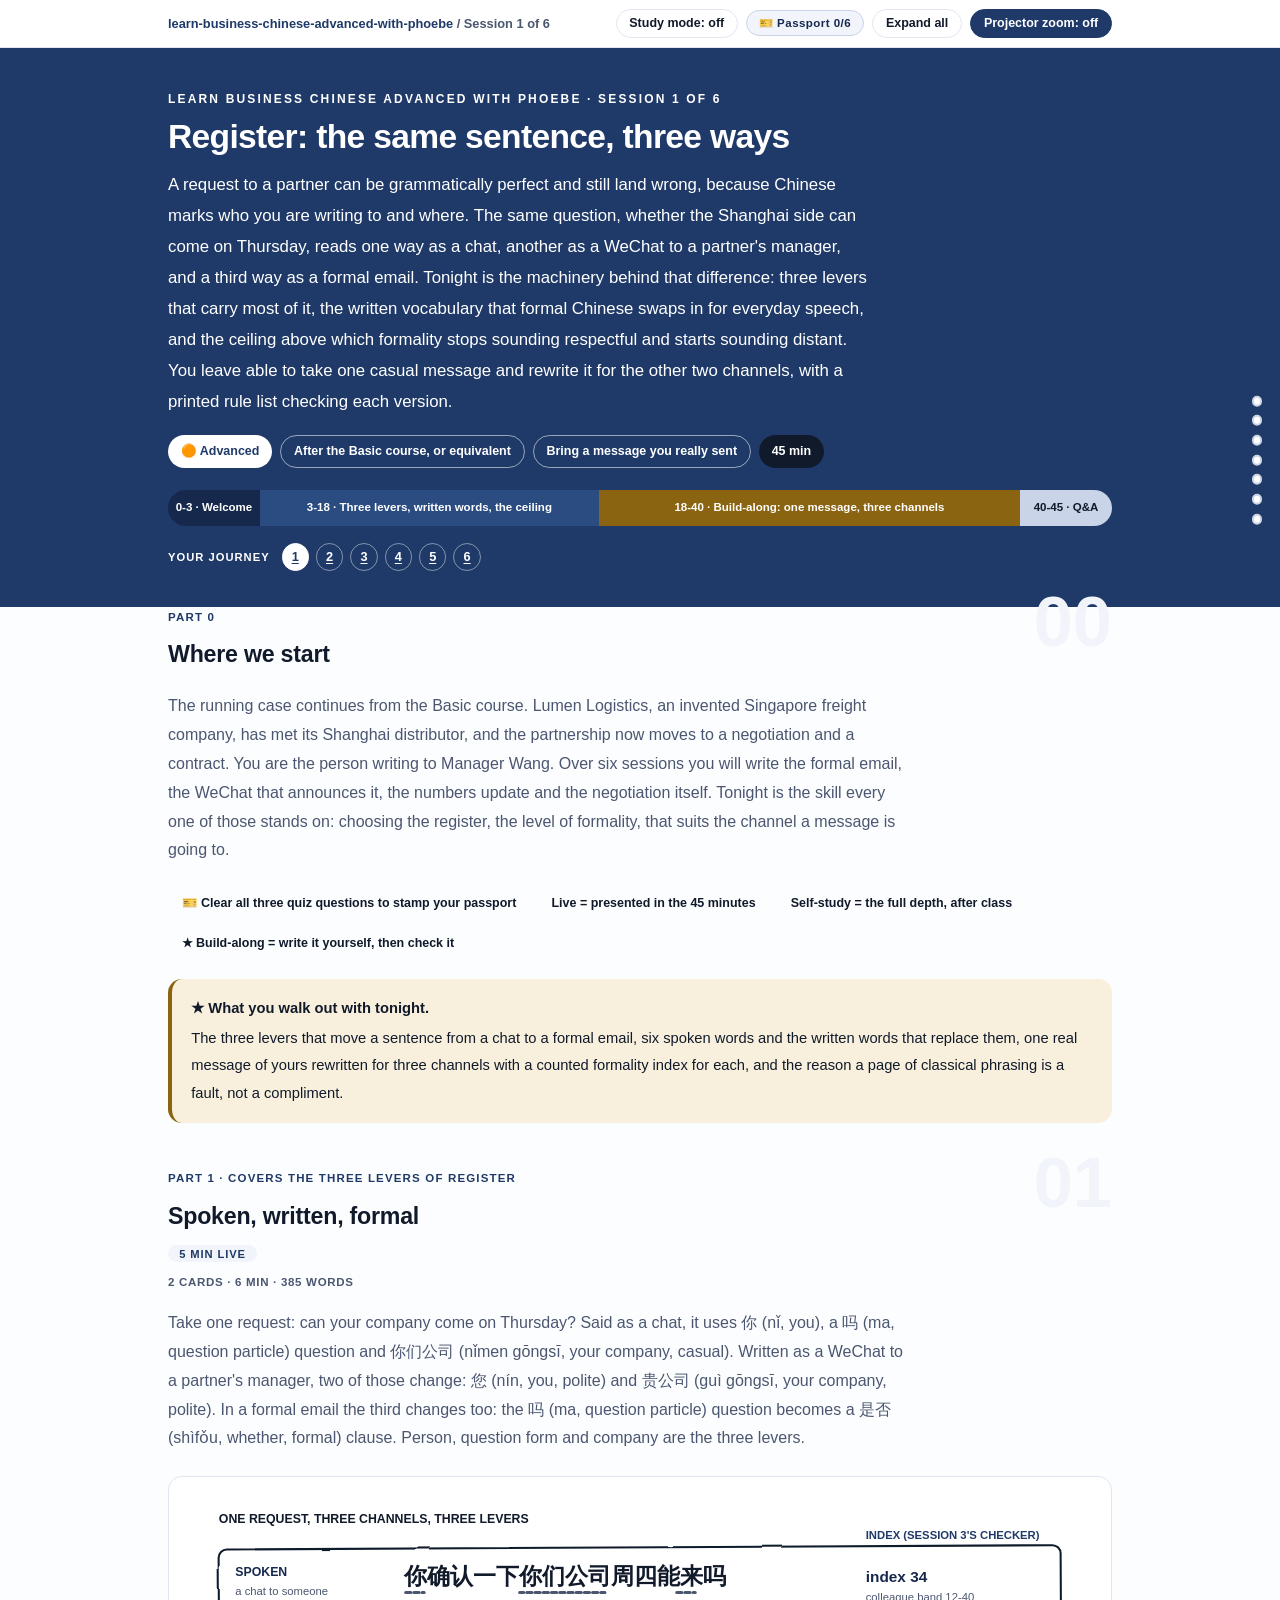
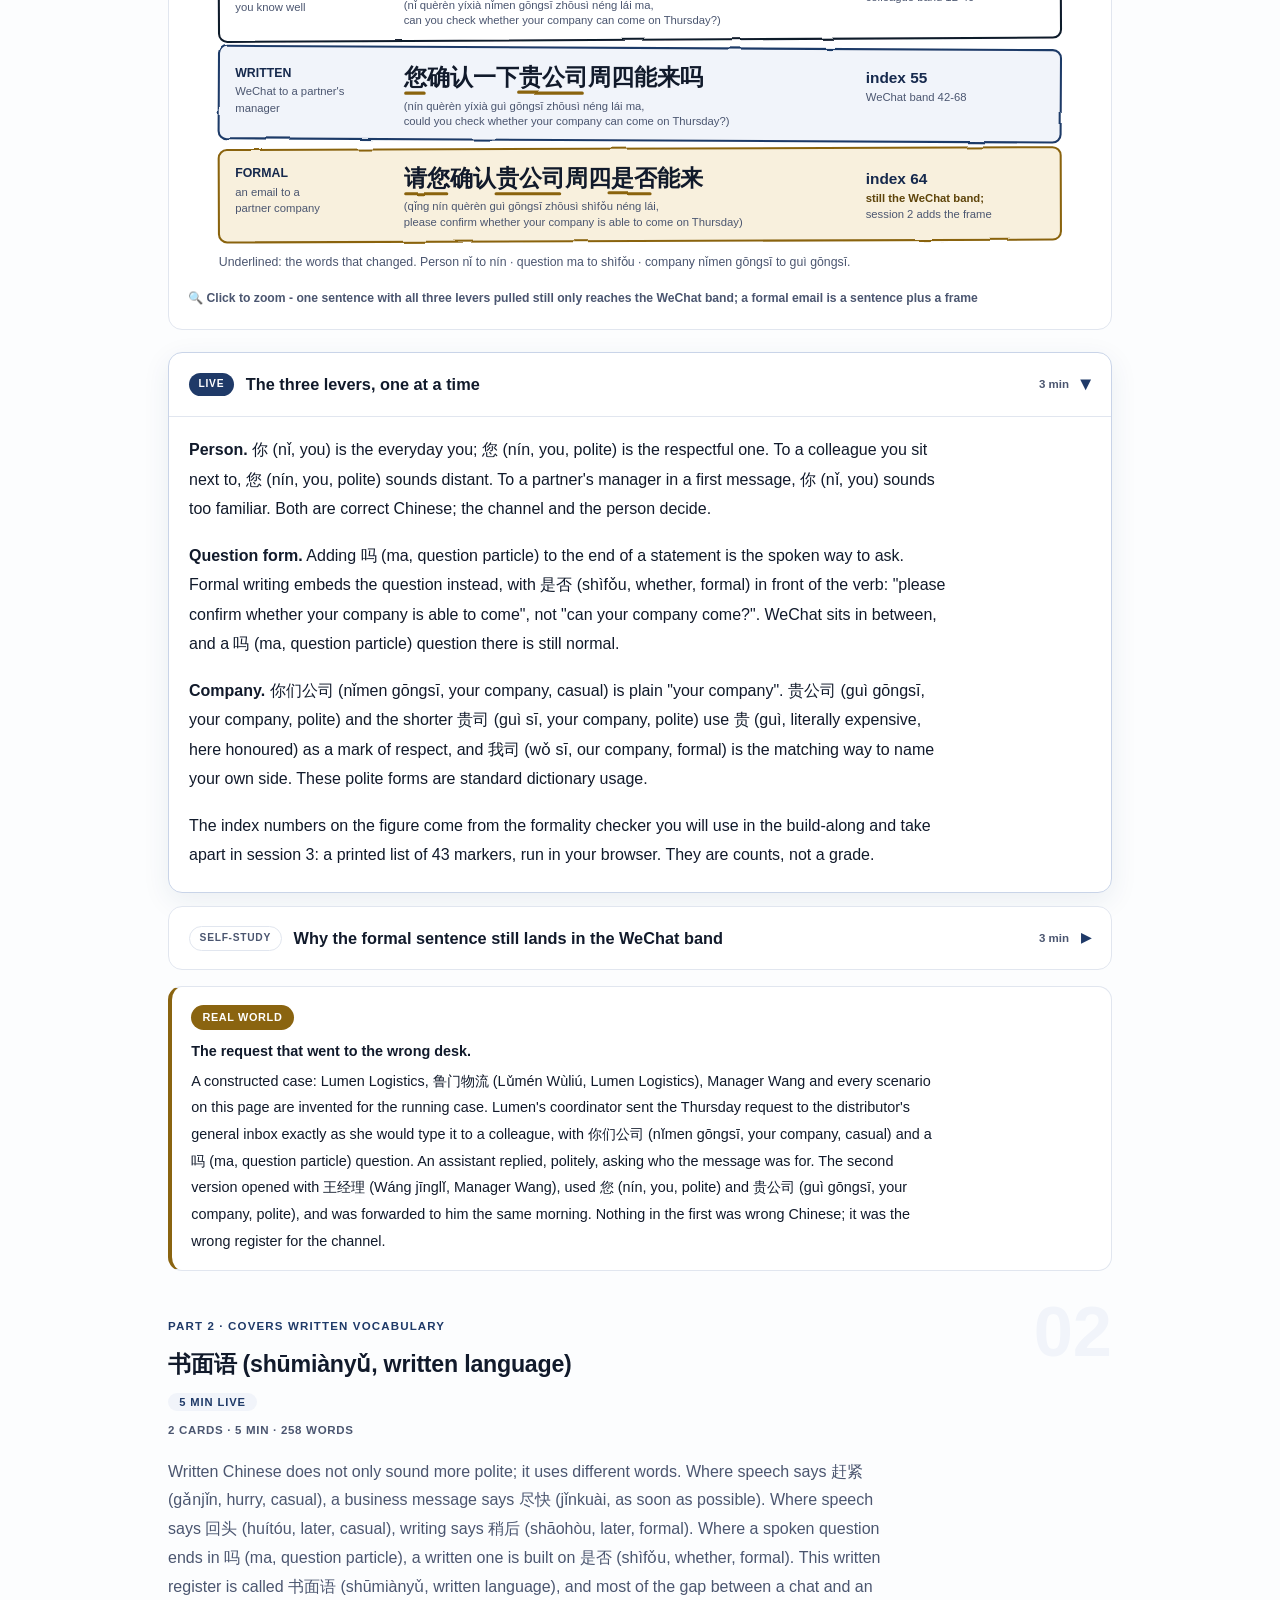
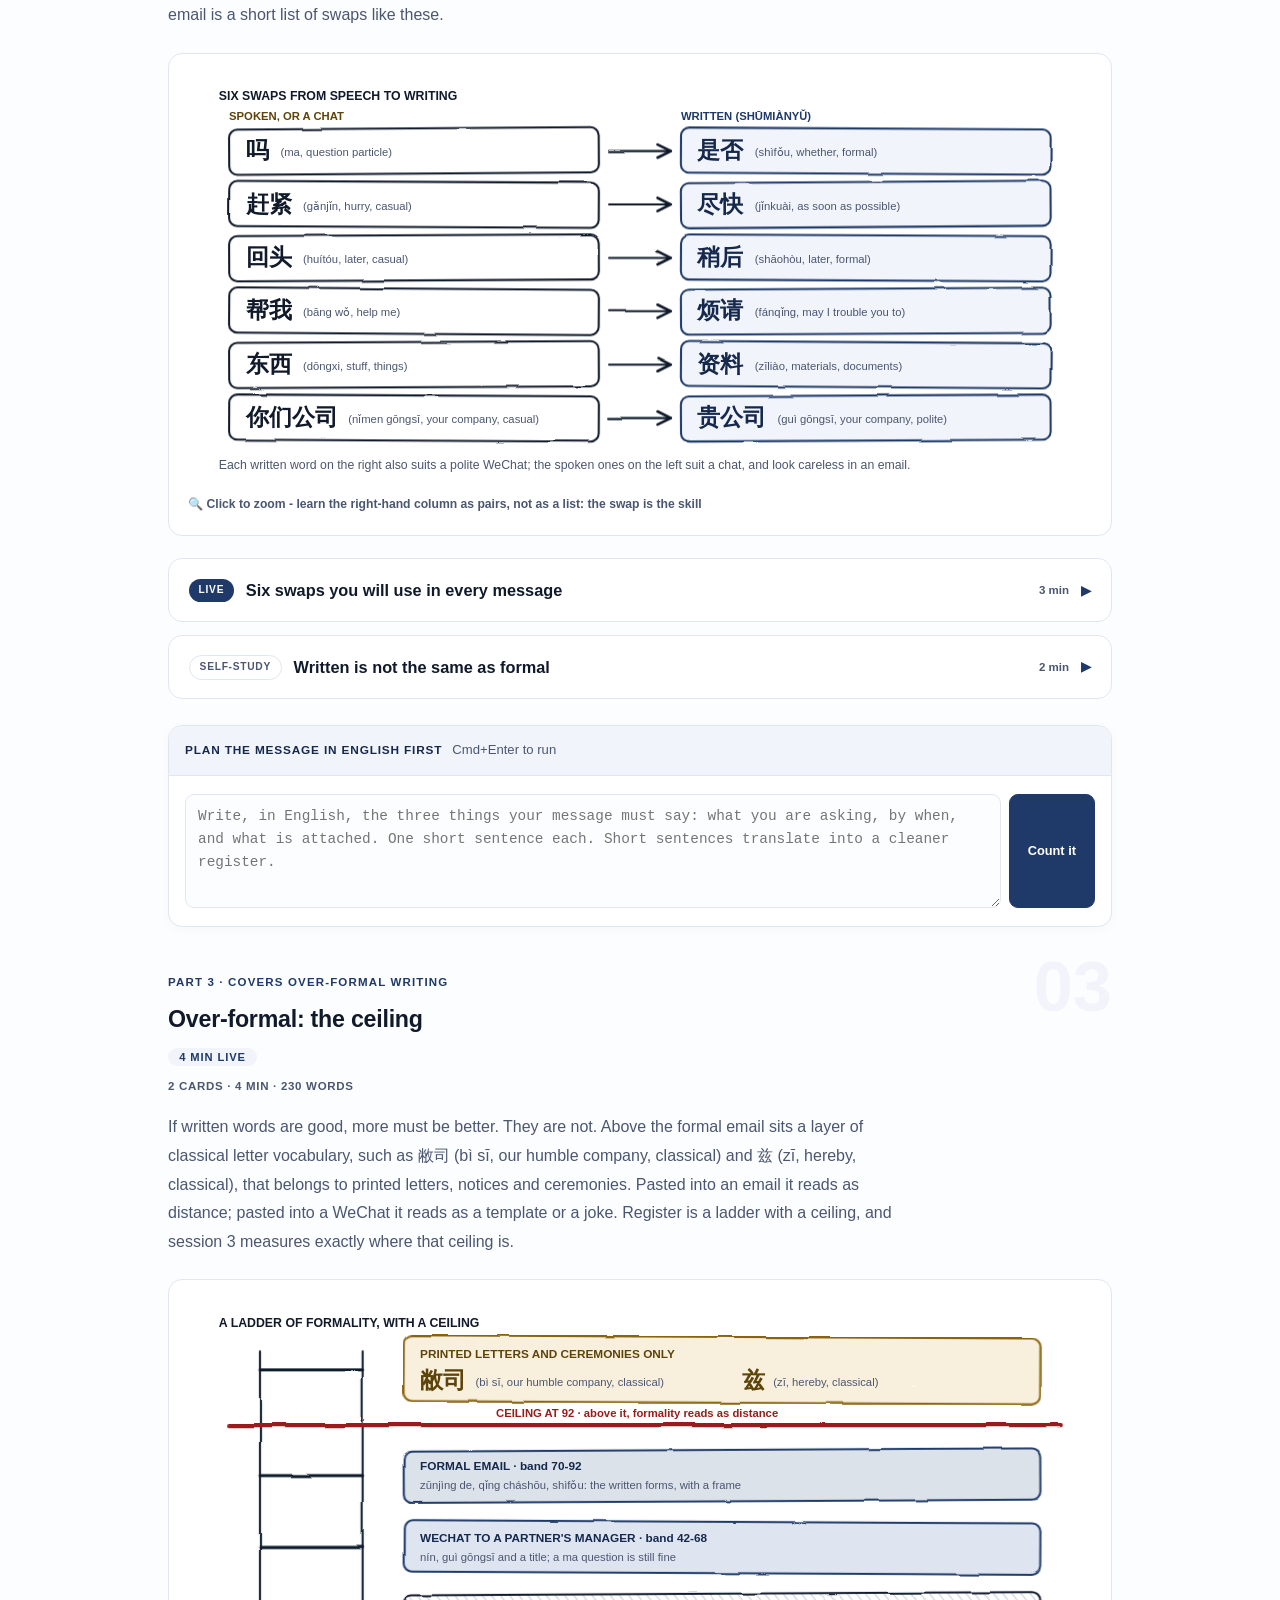
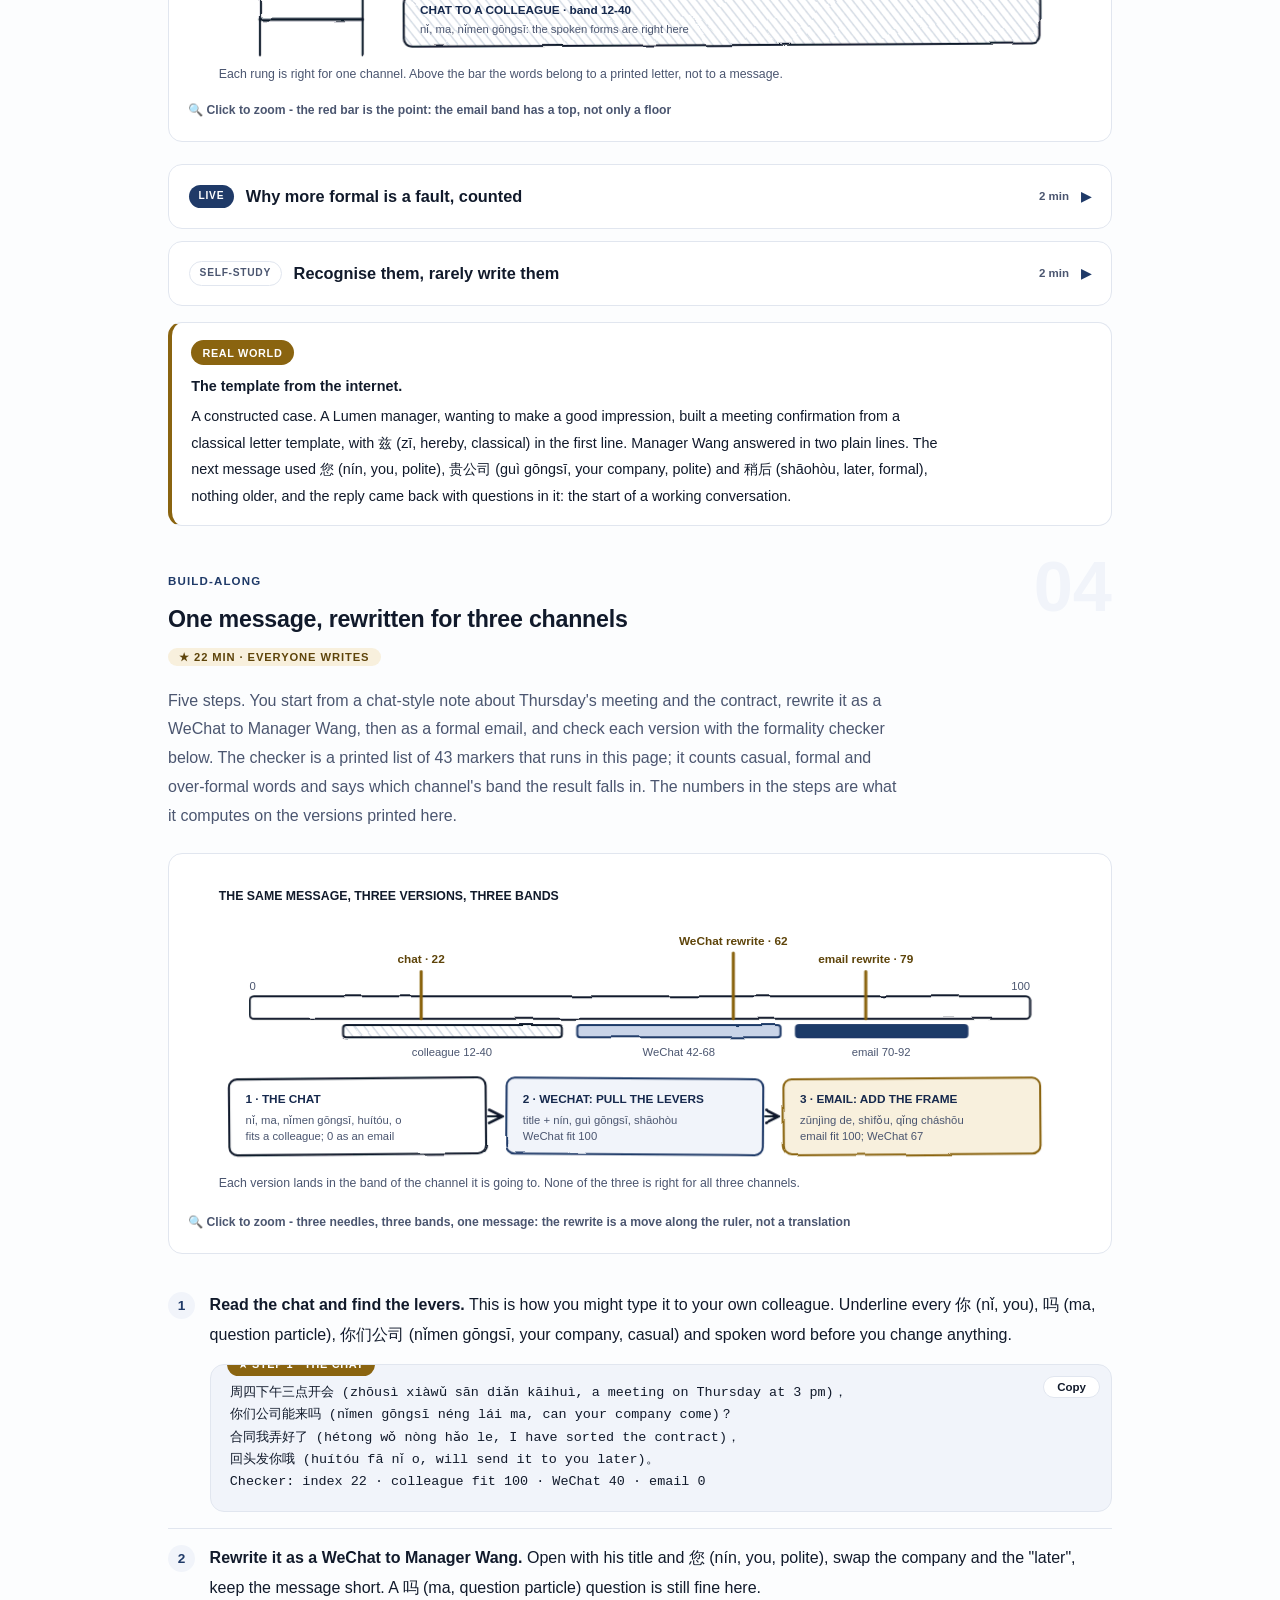
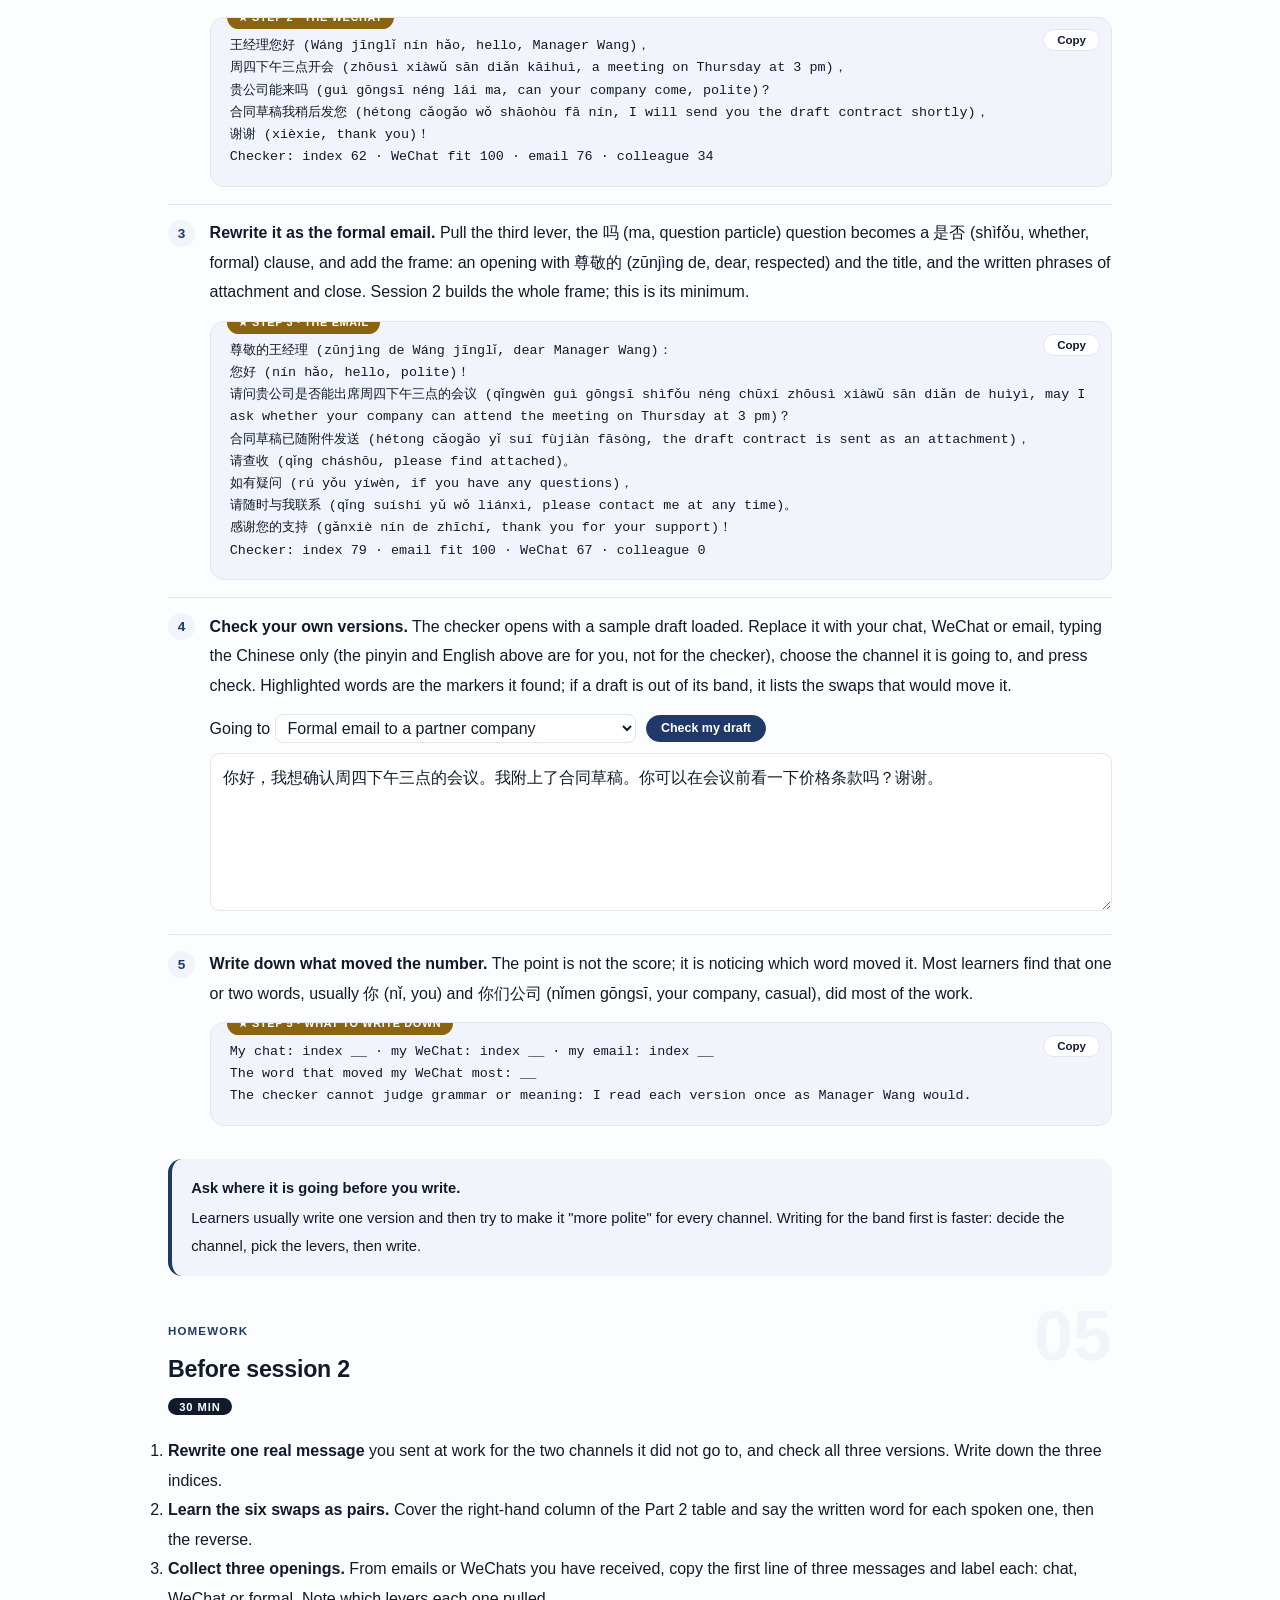
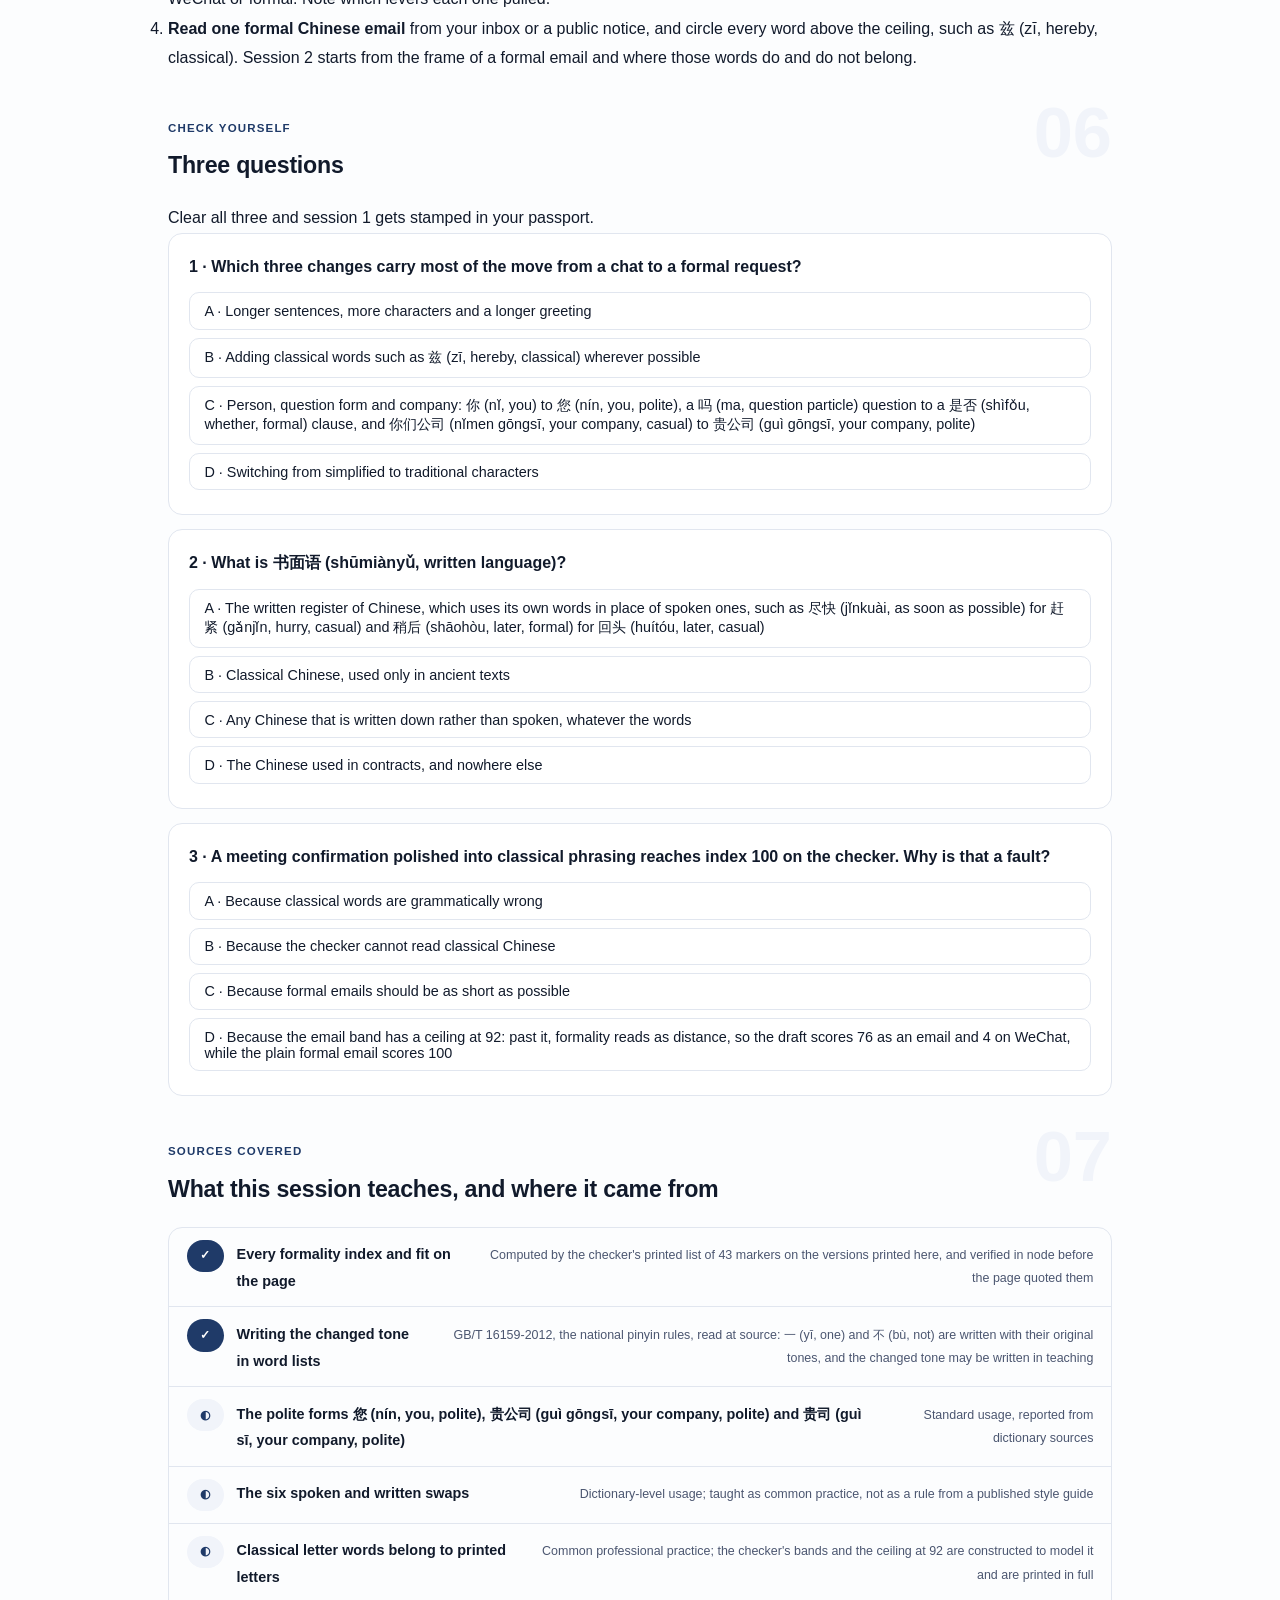
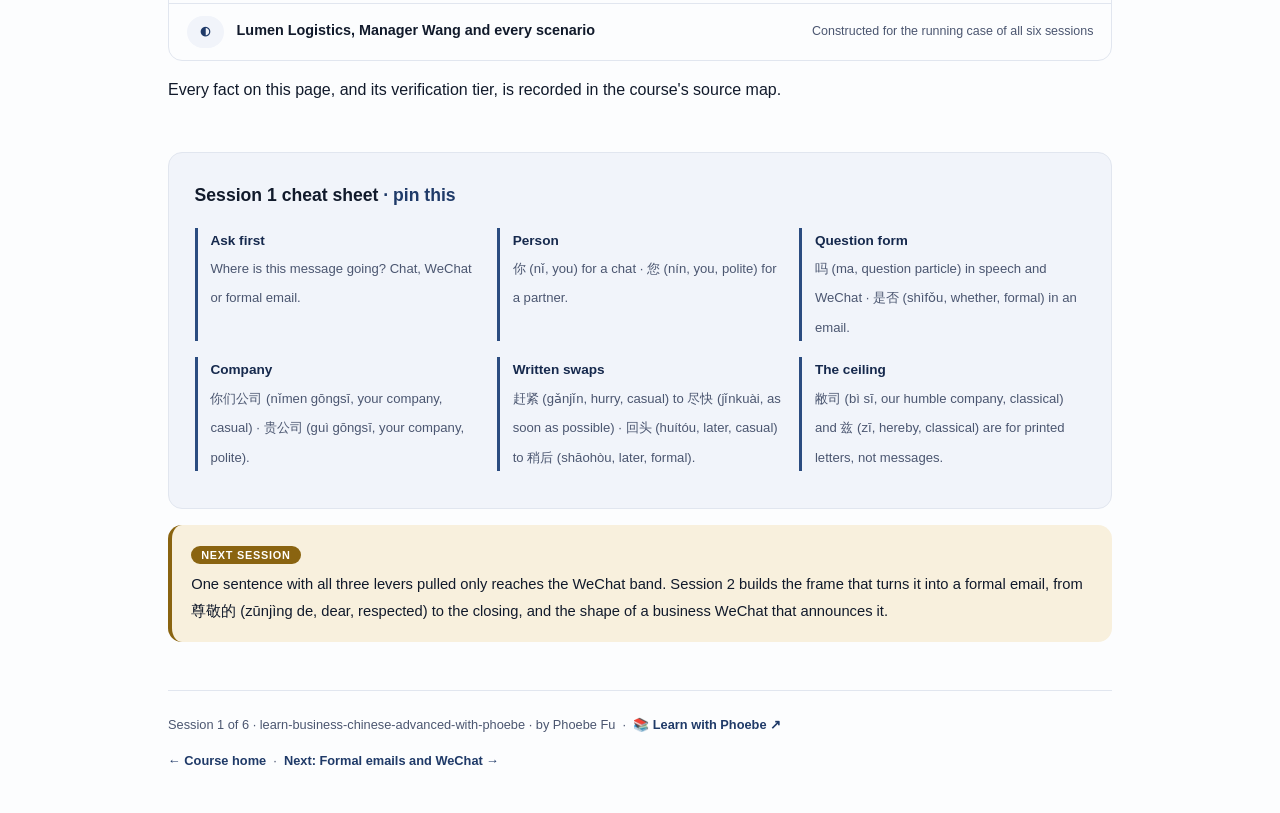
==== commit 630814a1: "Light surfaces everywhere: lightbox, cheat panel, code boxes; contrast and phone-width fixes Every d" ====
--- a/courses/01-register.html
+++ b/courses/01-register.html
@@ -19,7 +19,7 @@
 <meta name="twitter:image" content="https://phoebefu6.github.io/learn-business-chinese-advanced-with-phoebe/assets/og-cover.png">
 <!-- social:end -->
 <title>Session 1 · Register: the same sentence, three ways - learn business chinese advanced with phoebe</title>
-<link rel="stylesheet" href="../assets/style.css?v=1">
+<link rel="stylesheet" href="../assets/style.css?v=17">
 </head>
 <body>
 
@@ -543,6 +543,6 @@
 </main>
 
 <script src="../assets/register-live.js?v=1"></script>
-<script src="../assets/app.js?v=1"></script>
+<script src="../assets/app.js?v=17"></script>
 </body>
 </html>
--- a/assets/style.css
+++ b/assets/style.css
@@ -19,8 +19,8 @@
   --amber-ink: #5E440A;
   --amber-50: #F8F0DD;
   --paper: #FCFDFE;
-  --code-bg: #111A2B;
-  --code-ink: #E1E6EF;
+  --code-bg: #F1F4FA;
+  --code-ink: #111A2B;
   --scrim-rgb: 17,26,43;
   --shadow-rgb: 31,58,104;
   --radius: 14px;
@@ -52,7 +52,7 @@
   font-size: .75rem;
   letter-spacing: .18em;
   text-transform: uppercase;
-  opacity: .85;
+  opacity: 1;
   font-weight: 600;
 }
 .masthead h1 {
@@ -63,7 +63,7 @@
   letter-spacing: -.02em;
 }
 .masthead h1 .accent { color: inherit; }
-.masthead .sub { font-size: 1.05rem; opacity: .92; max-width: 44rem; }
+.masthead .sub { font-size: 1.05rem; opacity: 1; max-width: 44rem; }
 
 .chip-row { display: flex; flex-wrap: wrap; gap: .5rem; margin-top: 1.1rem; }
 .chip {
@@ -77,7 +77,7 @@
   white-space: nowrap;
 }
 .chip.level { background: #fff; color: var(--indigo); }
-.chip.audience { background: rgba(255,255,255,.16); color: #fff; border: 1px solid rgba(255,255,255,.35); }
+.chip.audience { background: rgba(255,255,255,.08); color: #fff; border: 1px solid rgba(255,255,255,.35); }
 .chip.time { background: var(--ink); color: #fff; font-variant-numeric: tabular-nums; }
 
 
@@ -241,7 +241,7 @@
 .pill.light { background: var(--indigo-50); color: var(--indigo); }
 .pill.inkpill { background: var(--ink); color: #fff; }
 .pill.amber, .pill.peach { background: var(--amber); color: #fff; }
-.pill.bare { color: var(--faint); }
+.pill.bare { color: var(--muted); }
 
 /* ---------- 4D grid ---------- */
 .grid-2 { display: grid; grid-template-columns: repeat(auto-fit, minmax(15rem, 1fr)); gap: .8rem; margin: .5rem 0 1rem; }
@@ -270,10 +270,11 @@
 table.clean td:first-child { font-weight: 600; }
 
 /* ---------- prompt boxes ---------- */
-.prompt-box {
+.prompt-box{
   position: relative;
-  background: var(--code-bg);
-  color: var(--code-ink);
+  background: #F1F4FA;
+  border: 1px solid #E1E6EF;
+  color: #111A2B;
   border-radius: var(--radius);
   padding: 1.1rem 1.2rem;
   margin: 1rem 0 1.2rem;
@@ -283,12 +284,12 @@
   white-space: pre-wrap;
   word-break: break-word;
 }
-.prompt-box .label {
+.prompt-box .label{
   position: absolute;
   top: -0.7rem;
   left: 1rem;
-  background: var(--indigo);
-  color: #fff;
+  background: #1F3A68;
+  color: #FFFFFF;
   font-family: "Inter", -apple-system, sans-serif;
   font-size: .68rem;
   font-weight: 700;
@@ -299,13 +300,13 @@
 }
 .prompt-box.bad .label { background: var(--faint); color: var(--ink); }
 .prompt-box.good .label { background: var(--amber); color: #fff; }
-.copy-btn {
+.copy-btn{
   position: absolute;
   top: .7rem;
   right: .7rem;
-  background: rgba(255,255,255,.1);
-  border: 1px solid rgba(255,255,255,.25);
-  color: #fff;
+  background: #FFFFFF;
+  border: 1px solid #E1E6EF;
+  color: #111A2B;
   border-radius: 999px;
   padding: .25rem .8rem;
   font-size: .72rem;
@@ -314,7 +315,7 @@
   font-family: "Inter", -apple-system, sans-serif;
   transition: background .15s ease;
 }
-.copy-btn:hover { background: rgba(255,255,255,.22); }
+.copy-btn:hover { background: #E1E6EF; }
 .copy-btn.copied { background: var(--amber); border-color: var(--amber); color: #fff; }
 
 /* ---------- demo steps ---------- */
@@ -409,7 +410,7 @@
   gap: .4rem;
 }
 
-.lightbox {
+.lightbox{
   position: fixed;
   inset: 0;
   z-index: 100;
@@ -421,8 +422,10 @@
   cursor: zoom-out;
 }
 .lightbox.open { display: flex; }
-.lightbox .inner {
+.lightbox .inner{
   background: #fff;
+  border: 1px solid #E1E6EF;
+  box-shadow: 0 10px 40px rgba(17,26,43,.14);
   border-radius: var(--radius);
   padding: 2rem;
   max-width: 94vw;
@@ -430,13 +433,12 @@
   overflow: auto;
 }
 .lightbox .inner svg, .lightbox .inner img { width: min(88vw, 70rem); height: auto; }
-.lightbox .close-hint {
+.lightbox .close-hint{
   position: fixed;
   top: 1rem; right: 1.4rem;
-  color: #fff;
+  color: #111A2B;
   font-size: .8rem;
   font-weight: 600;
-  opacity: .8;
 }
 
 /* ---------- courses covered ---------- */
@@ -455,19 +457,20 @@
 .covered-row .note { margin-left: auto; color: var(--muted); font-size: .78rem; text-align: right; }
 
 /* ---------- cheat sheet footer ---------- */
-.cheat {
-  background: var(--ink);
-  color: #fff;
+.cheat{
+  background: #F1F4FA;
+  border: 1px solid #E1E6EF;
+  color: #111A2B;
   border-radius: var(--radius);
   padding: 1.6rem 1.6rem 1.3rem;
   margin-top: 3rem;
 }
 .cheat h3 { font-size: 1.1rem; margin-bottom: 1rem; }
-.cheat h3 span { color: var(--indigo-soft); }
+.cheat h3 span { color: #1F3A68; }
 .cheat .grid-2 { gap: 1rem; }
 .cheat .cheat-item { border-left: 3px solid var(--indigo-mid); padding-left: .8rem; }
-.cheat .cheat-item b { display: block; font-size: .85rem; color: var(--indigo-soft); }
-.cheat .cheat-item span { font-size: .82rem; opacity: .85; }
+.cheat .cheat-item b { display: block; font-size: .85rem; color: #16294D; }
+.cheat .cheat-item span { font-size: .82rem; color: #4B5670; }
 
 footer.pagefoot {
   border-top: 1px solid var(--hairline);
@@ -562,7 +565,7 @@
   margin-top: 1.1rem;
   flex-wrap: wrap;
 }
-.journey .jlabel { font-size: .7rem; font-weight: 700; text-transform: uppercase; letter-spacing: .09em; opacity: .8; margin-right: .3rem; }
+.journey .jlabel { font-size: .7rem; font-weight: 700; text-transform: uppercase; letter-spacing: .09em; opacity: 1; margin-right: .3rem; }
 .journey a {
   width: 1.7rem; height: 1.7rem;
   border-radius: 999px;
@@ -1160,7 +1163,7 @@
   transition: all .18s ease;
 }
 .pp-stamp:hover { border-color: var(--indigo-soft); }
-.pp-stamp i { font-size: 1.3rem; font-style: normal; opacity: .35; }
+.pp-stamp i { font-size: 1.3rem; font-style: normal; opacity: 1; }
 .pp-stamp b { font: 800 0.7rem Inter, sans-serif; }
 .pp-stamp.got {
   border-style: solid; border-color: var(--indigo);
@@ -1348,3 +1351,28 @@
 @media (max-width: 640px) { .tl-table { font-size: .8rem; } .tl-target .tl-big { font-size: 1.4rem; } }
 .rg-drafts .rg-en { display: block; font-style: normal; font-size: .86rem; color: var(--muted); line-height: 1.6; }
 @media (max-width: 640px) { .tl-row label { display: block; width: 100%; } .tl-row select { width: 100%; } }
+
+/* layout-patch-3: phone-width overflow (2026-10-10) */
+.sql-bar { flex-wrap: wrap; }
+@media (max-width: 480px) {
+  .covered-row { flex-wrap: wrap; }
+  .covered-row .note { margin-left: 0; text-align: left; flex-basis: 100%; }
+  details.card summary { flex-wrap: wrap; }
+  details.card summary .mini { white-space: normal; }
+  .wk, .sqlbox, .prompt-box, pre { max-width: 100%; overflow-x: auto; }
+  .mono, code, strong, .note { overflow-wrap: anywhere; }
+  select, input[type=range], label { max-width: 100%; }
+  canvas, svg, img { max-width: 100%; height: auto; }
+  .tree-kids, .tree-node-wrap, .tree-node, .rb-night, .al-row, .gd-field, .tl-row, .sl-row { max-width: 100%; overflow-x: auto; }
+  .tl-cols, .sl-cols, .bb-cols, .ev-cols, [class$="-cols"] { grid-template-columns: 1fr !important; display: grid; }
+  .tl-cols > *, .sl-cols > *, [class$="-cols"] > * { min-width: 0; max-width: 100%; }
+  .mono { white-space: normal; }
+  .er-w, .bb-lab, .tl-lev, .sl-lev { max-width: 100%; white-space: normal; }
+}
+/* contrast-patch-2b */
+.cheat a { color: var(--indigo-deep, var(--ink)); }
+.chip.audience { background: transparent; border-color: rgba(255,255,255,.55); }
+.masthead a, .masthead .sub a { color: #fff; text-decoration: underline; text-underline-offset: 2px; }
+.prompt-box b, .prompt-box strong { color: var(--indigo-deep, var(--ink)); }
+.prompt-box span, .prompt-box em, .prompt-box i { color: inherit; }
+.pp-stamp i { color: var(--ink); }
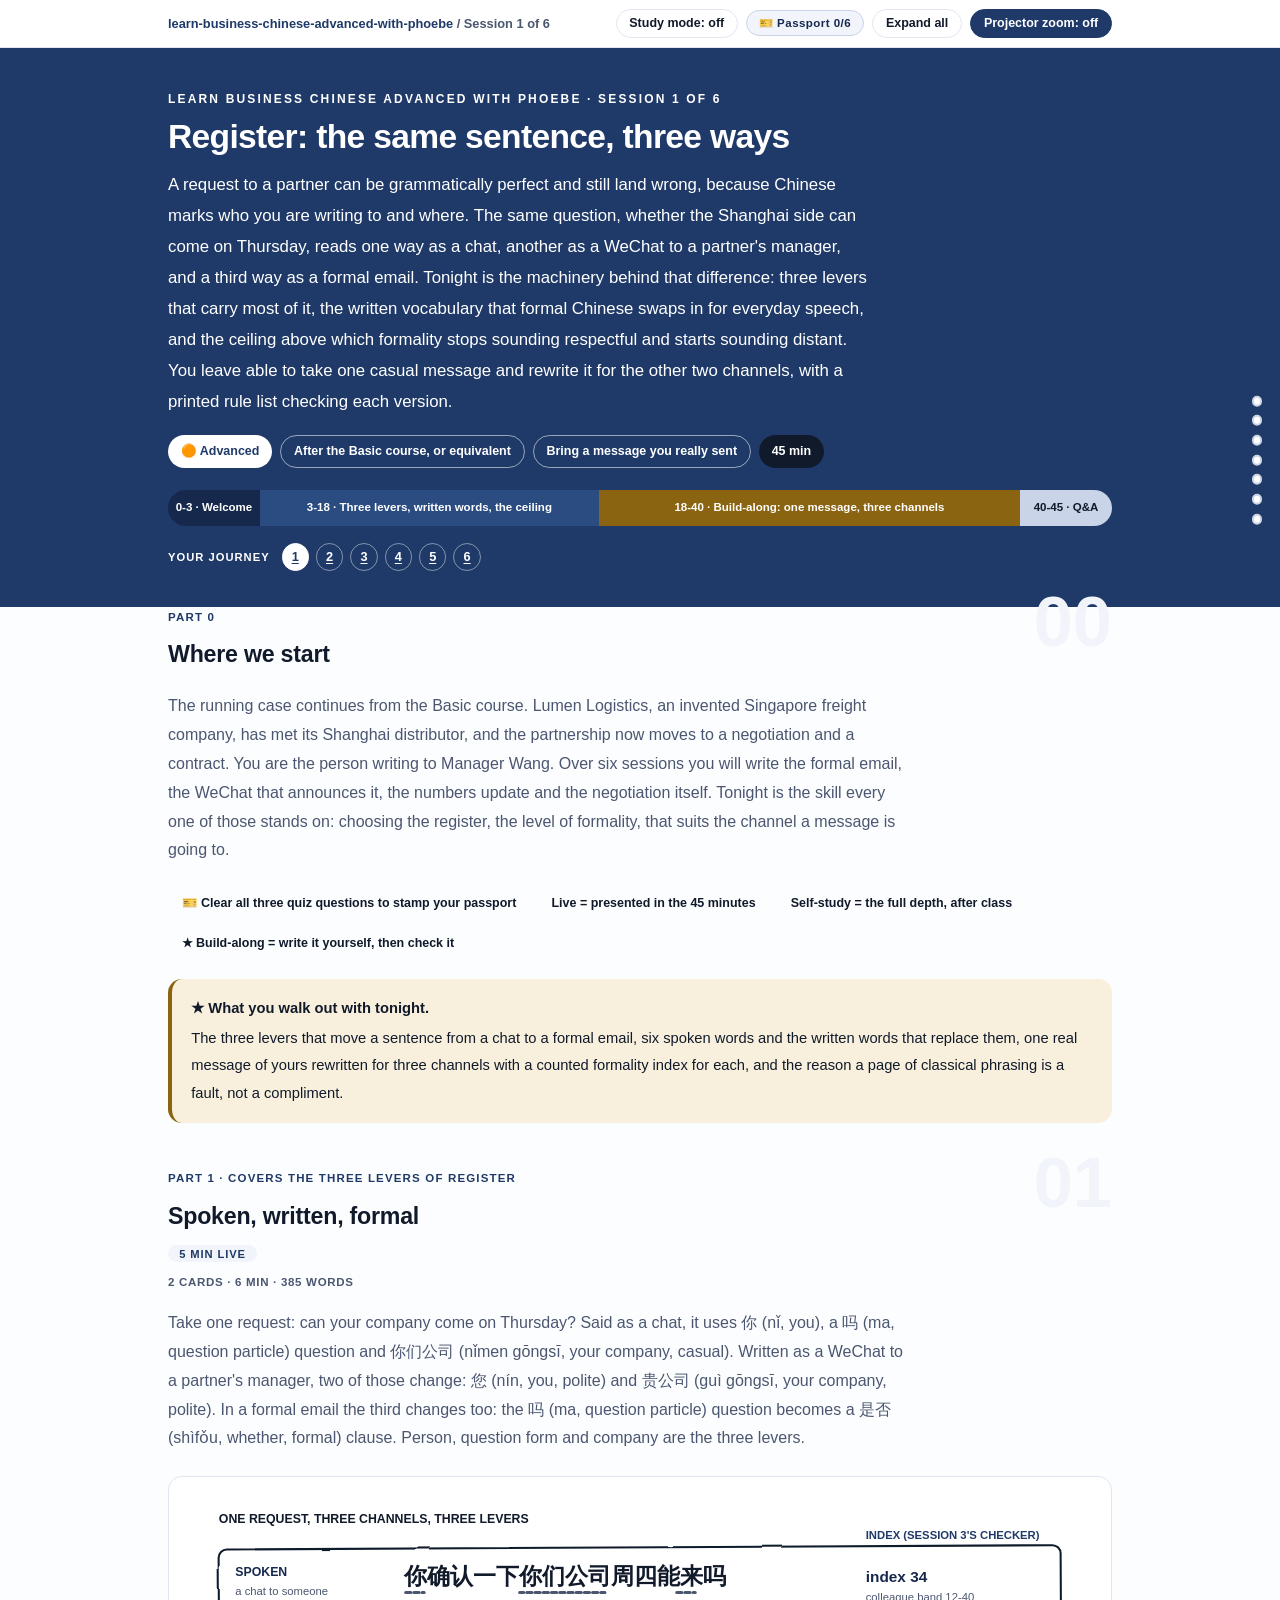
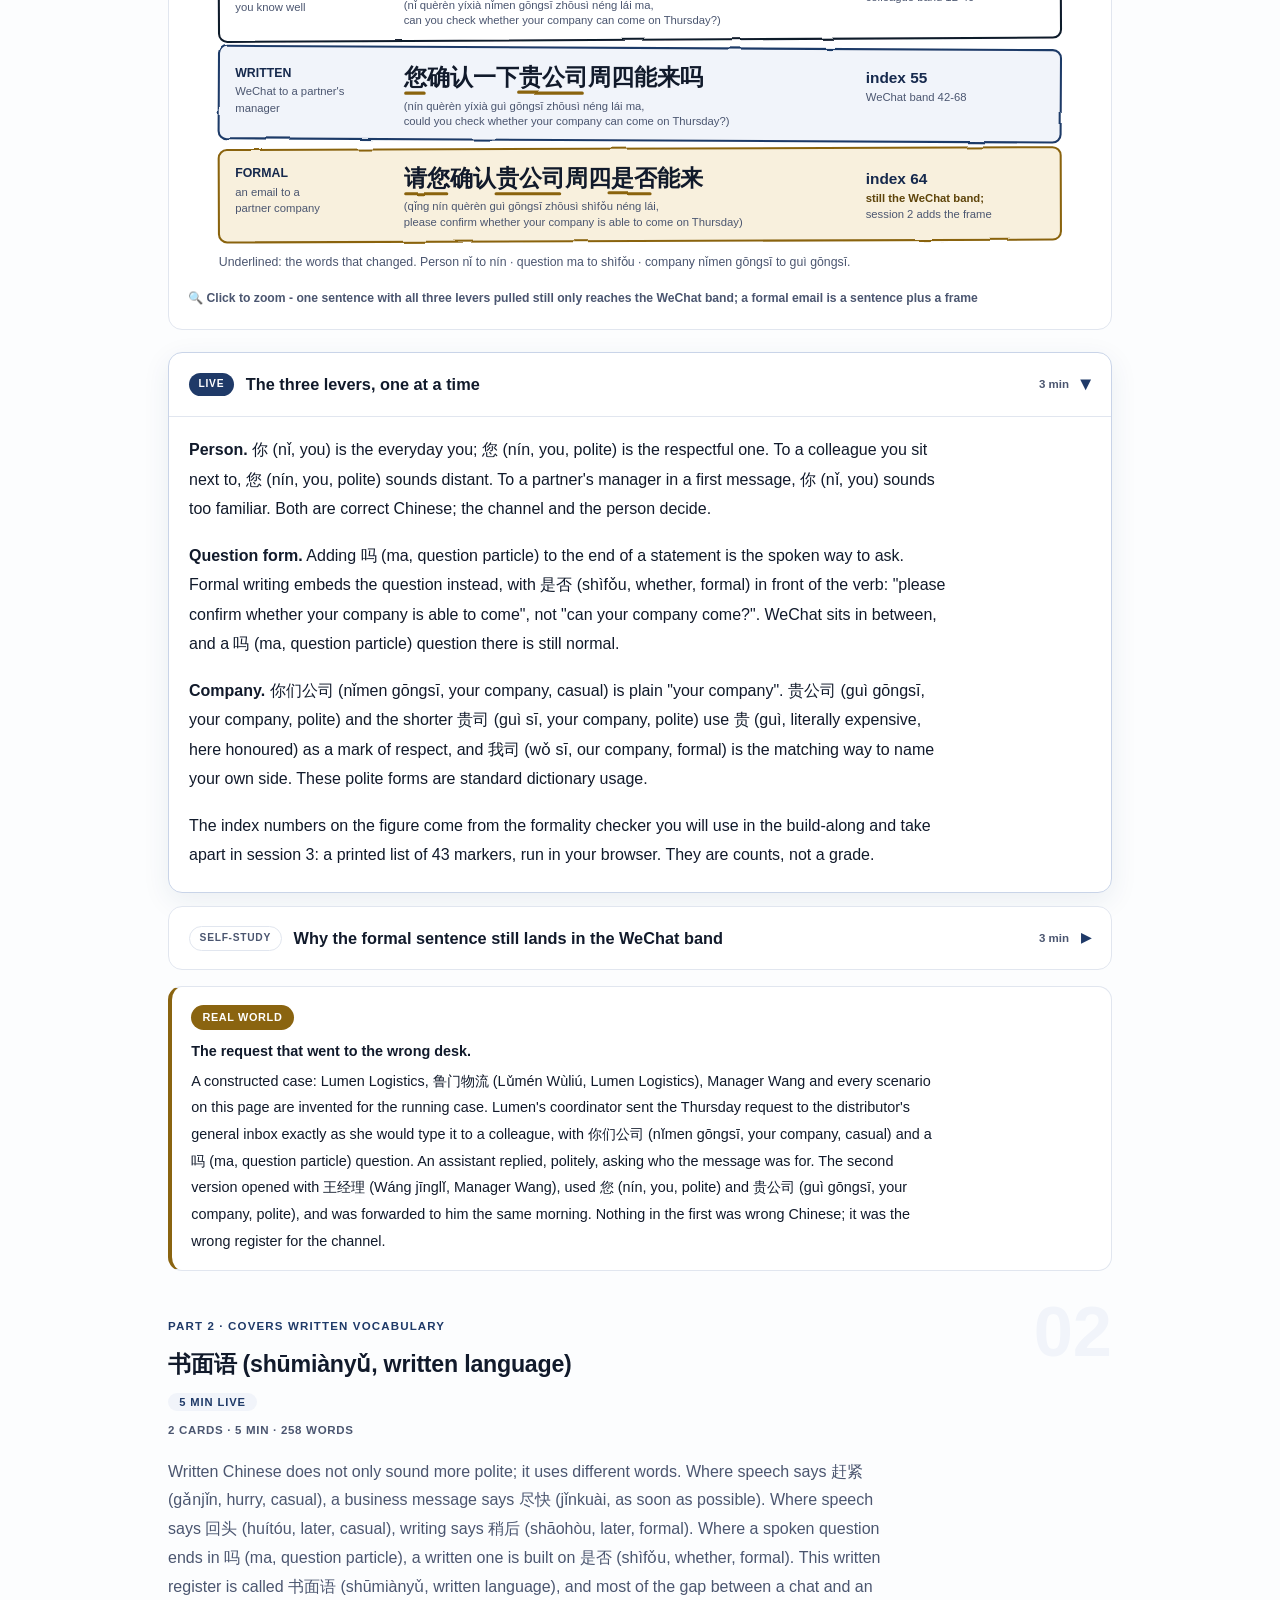
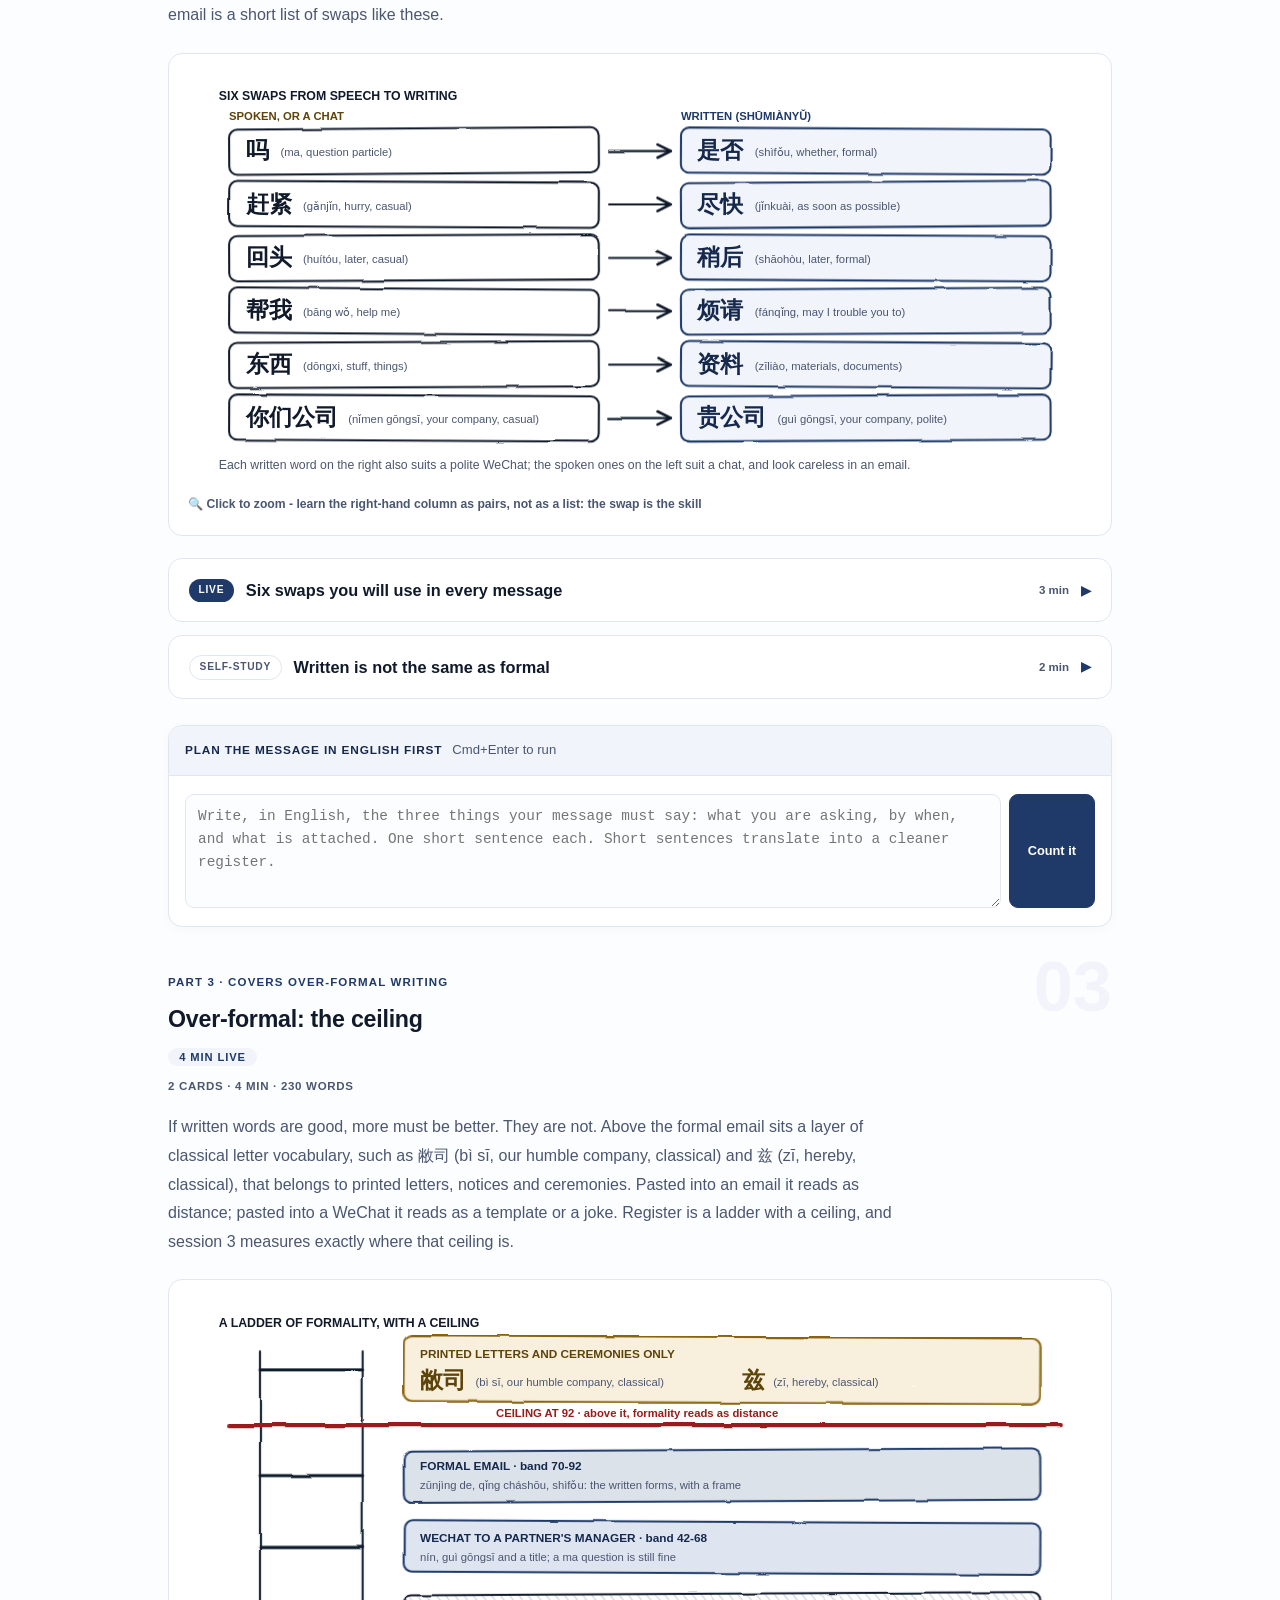
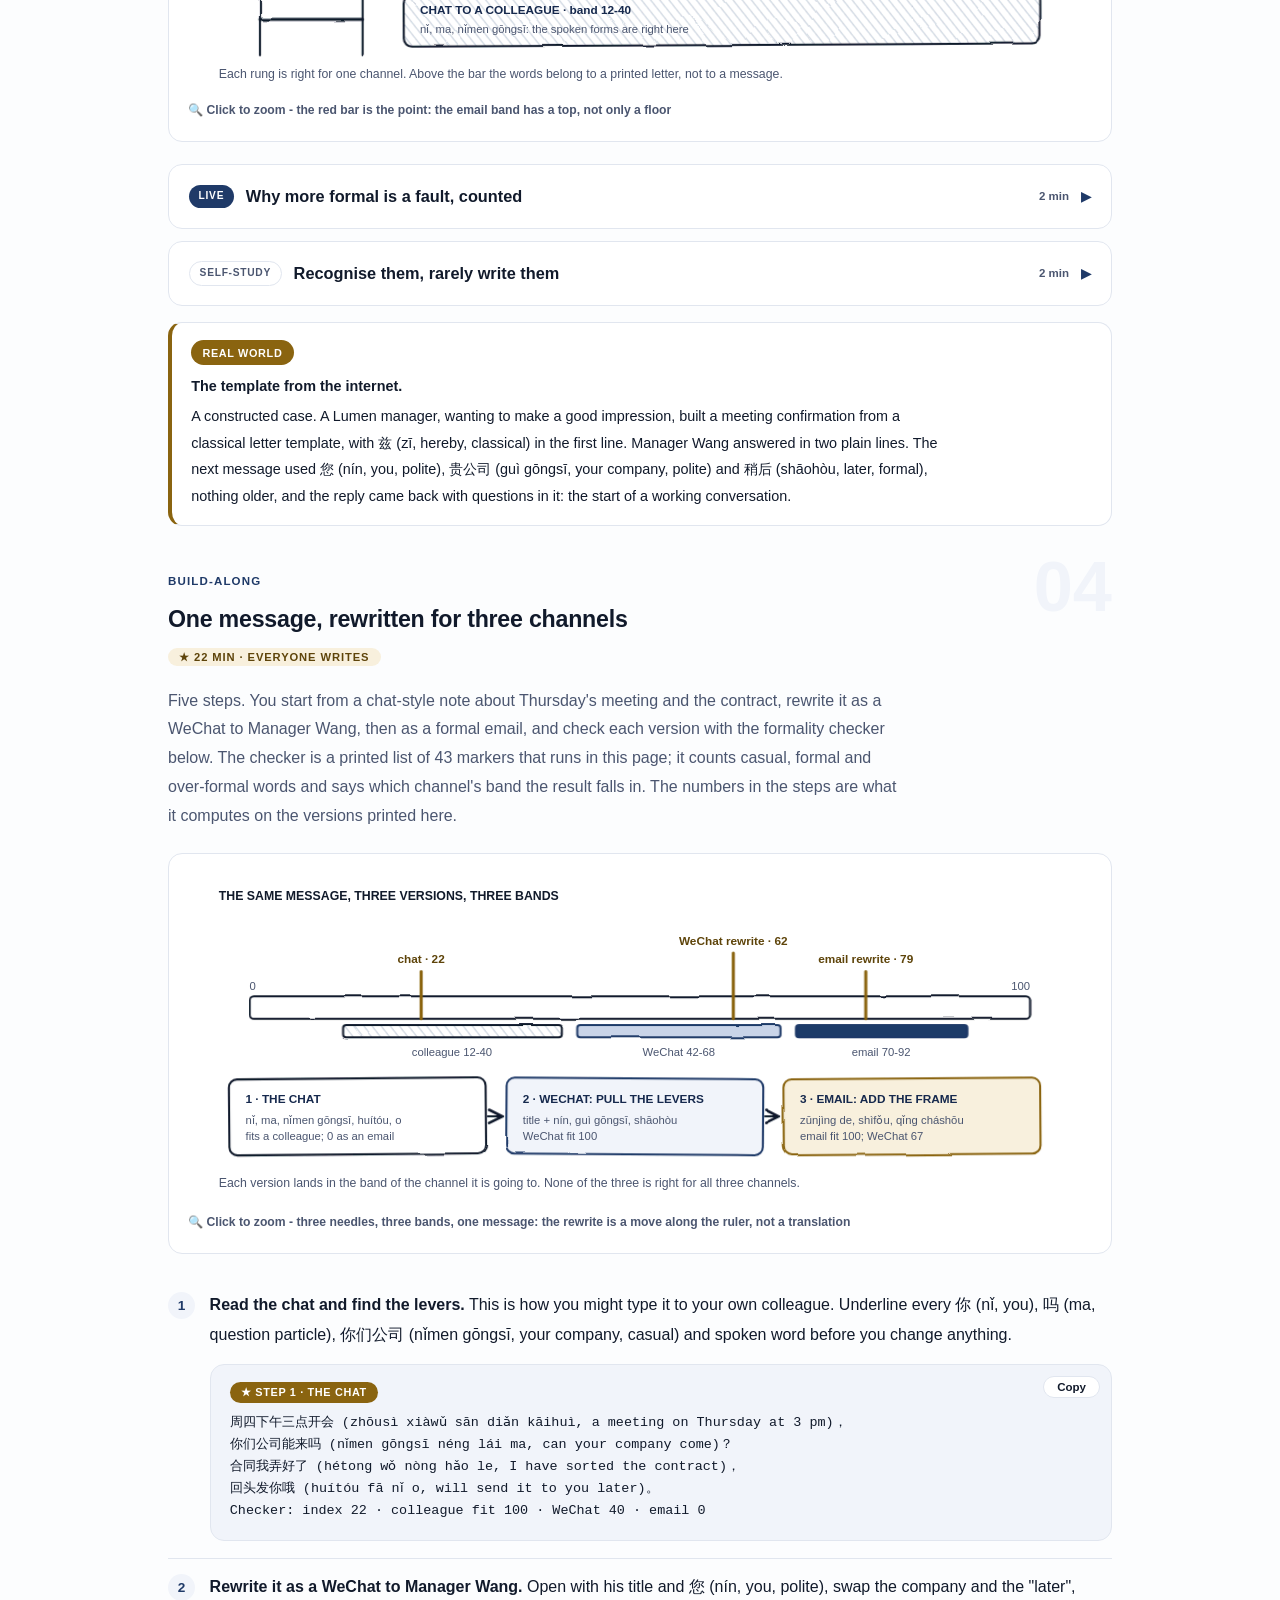
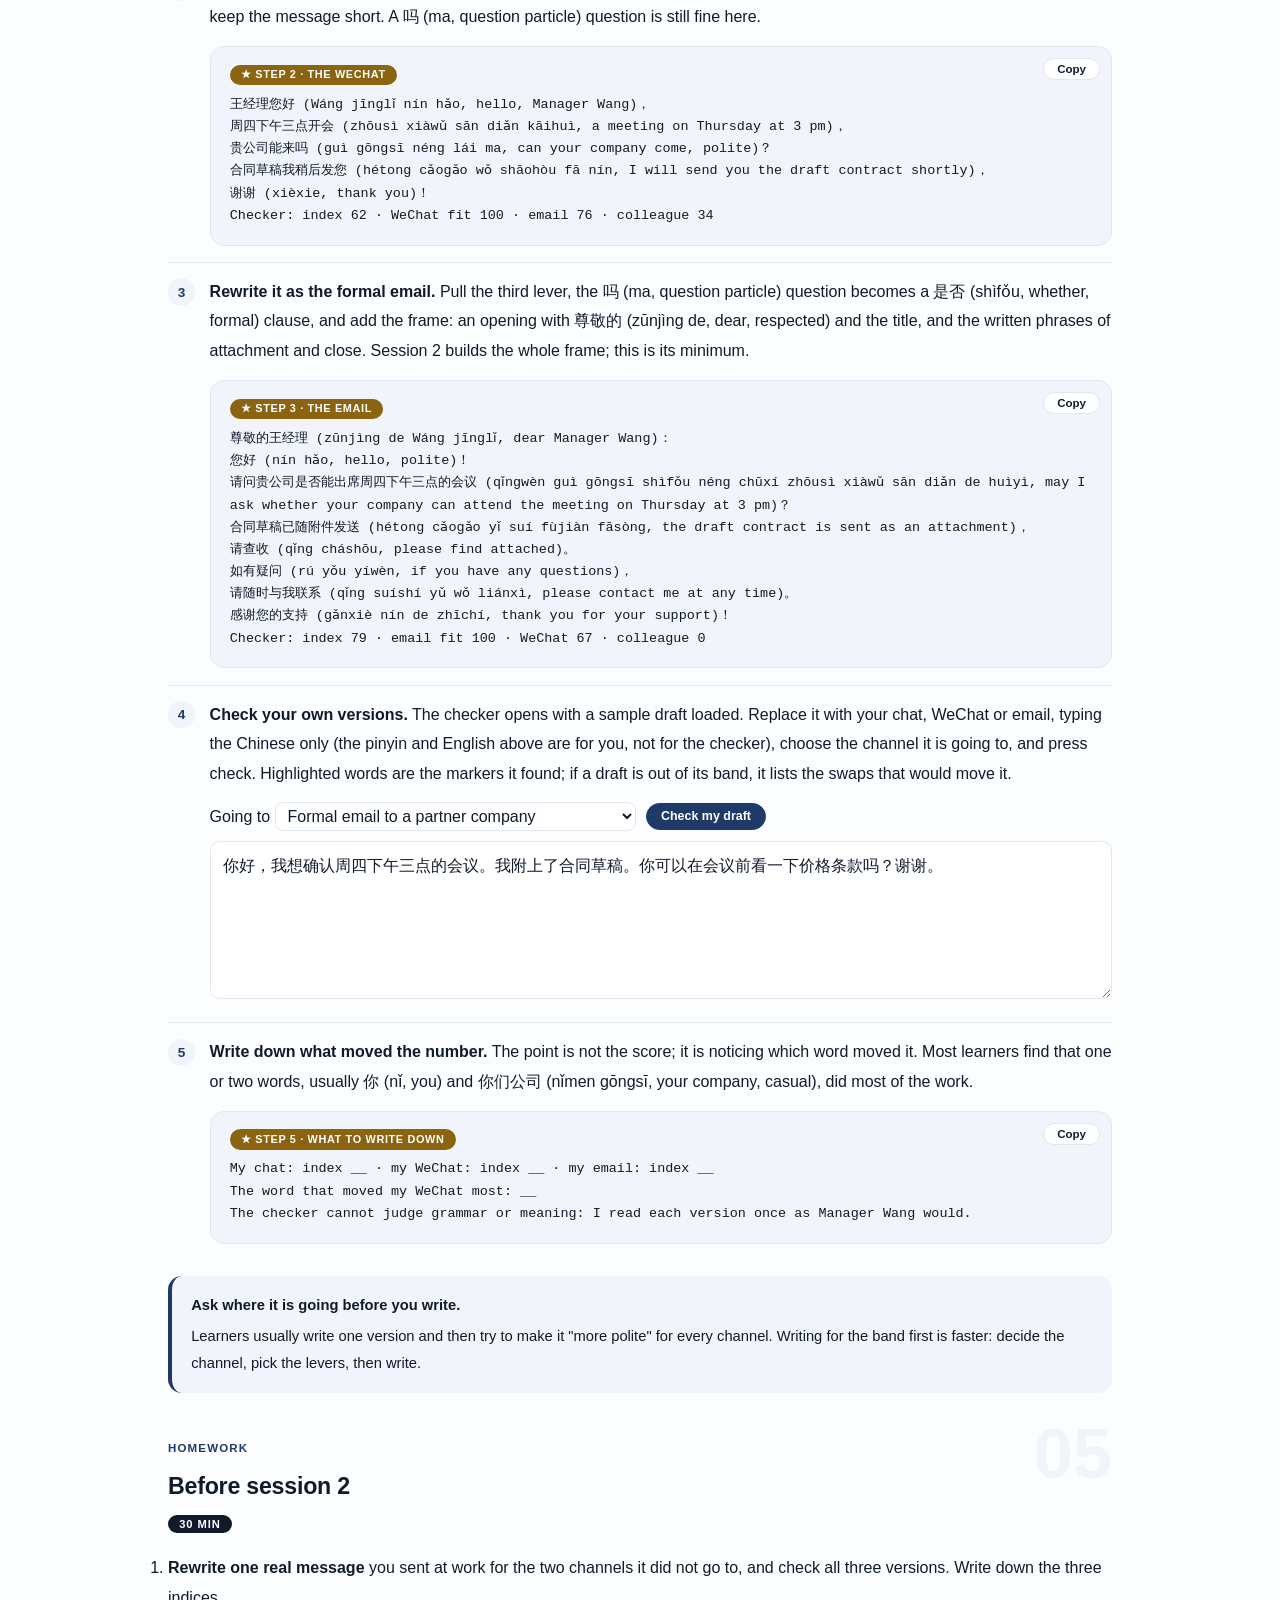
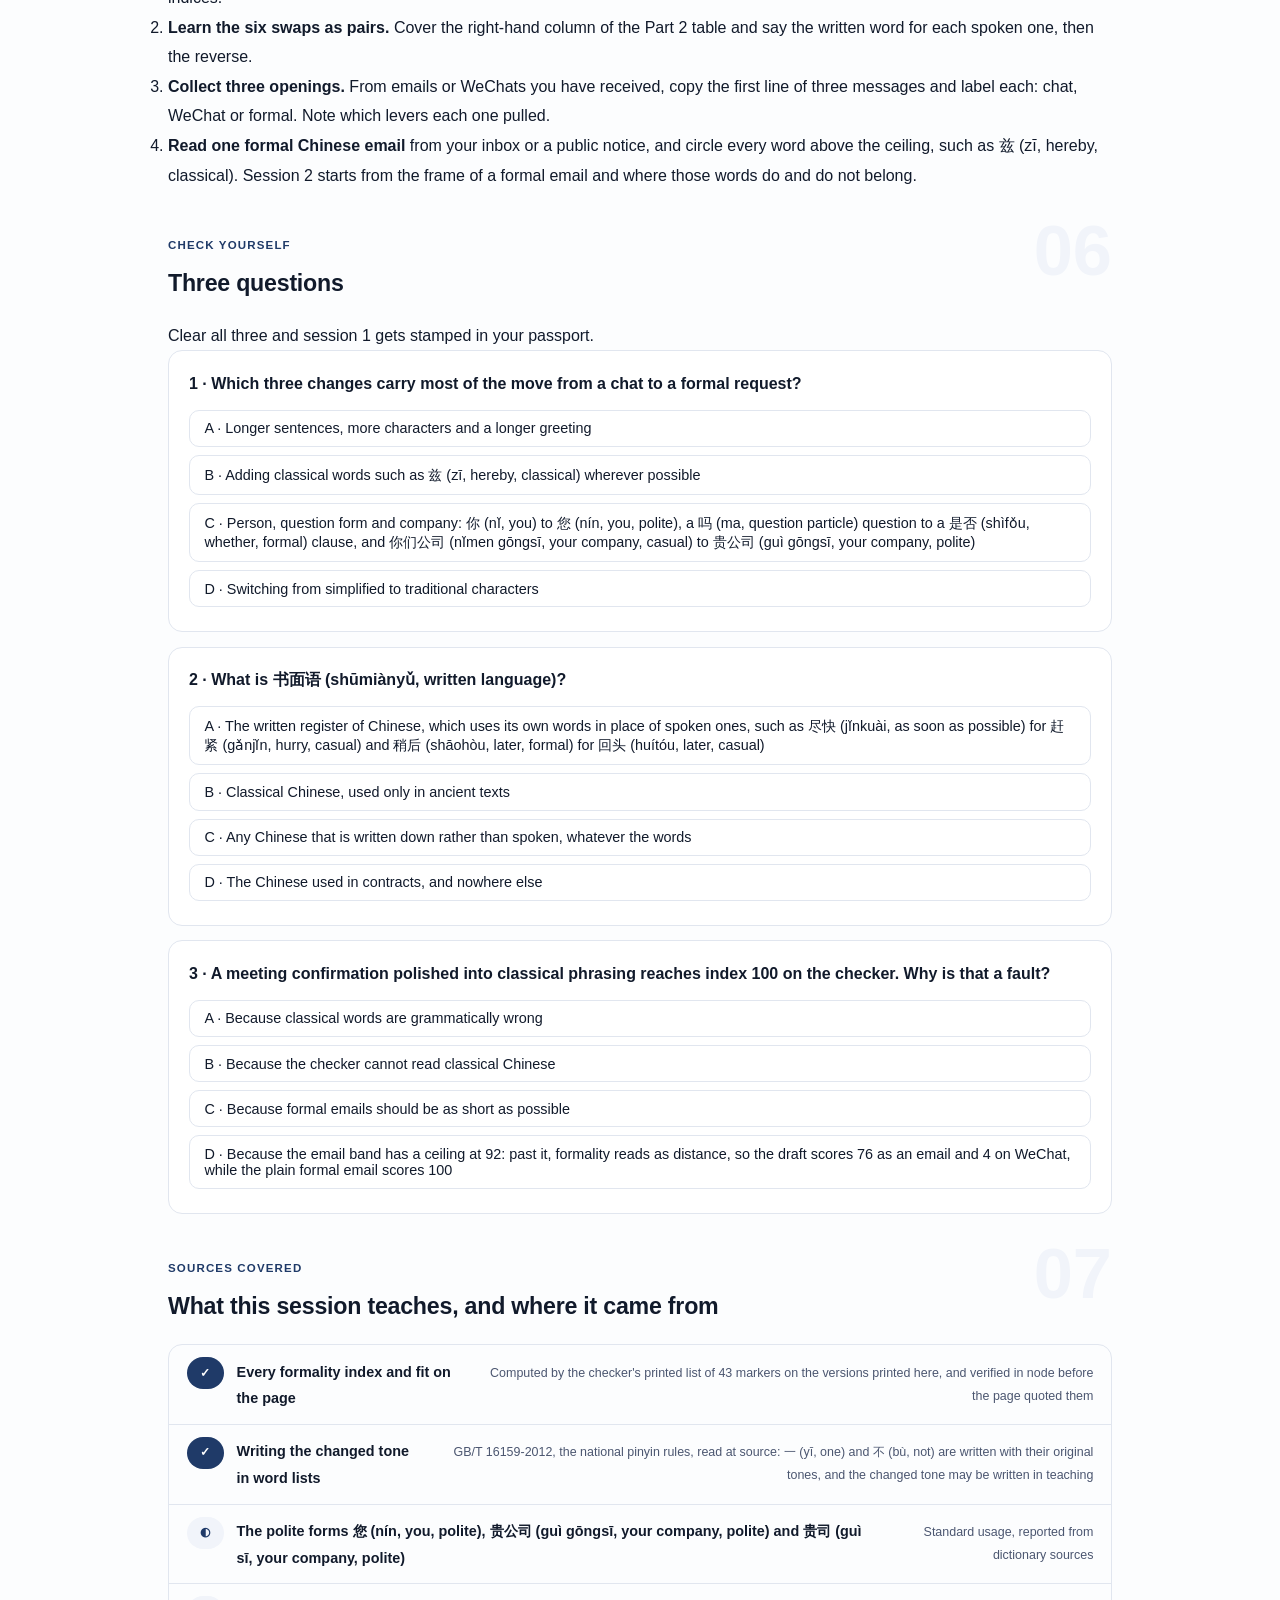
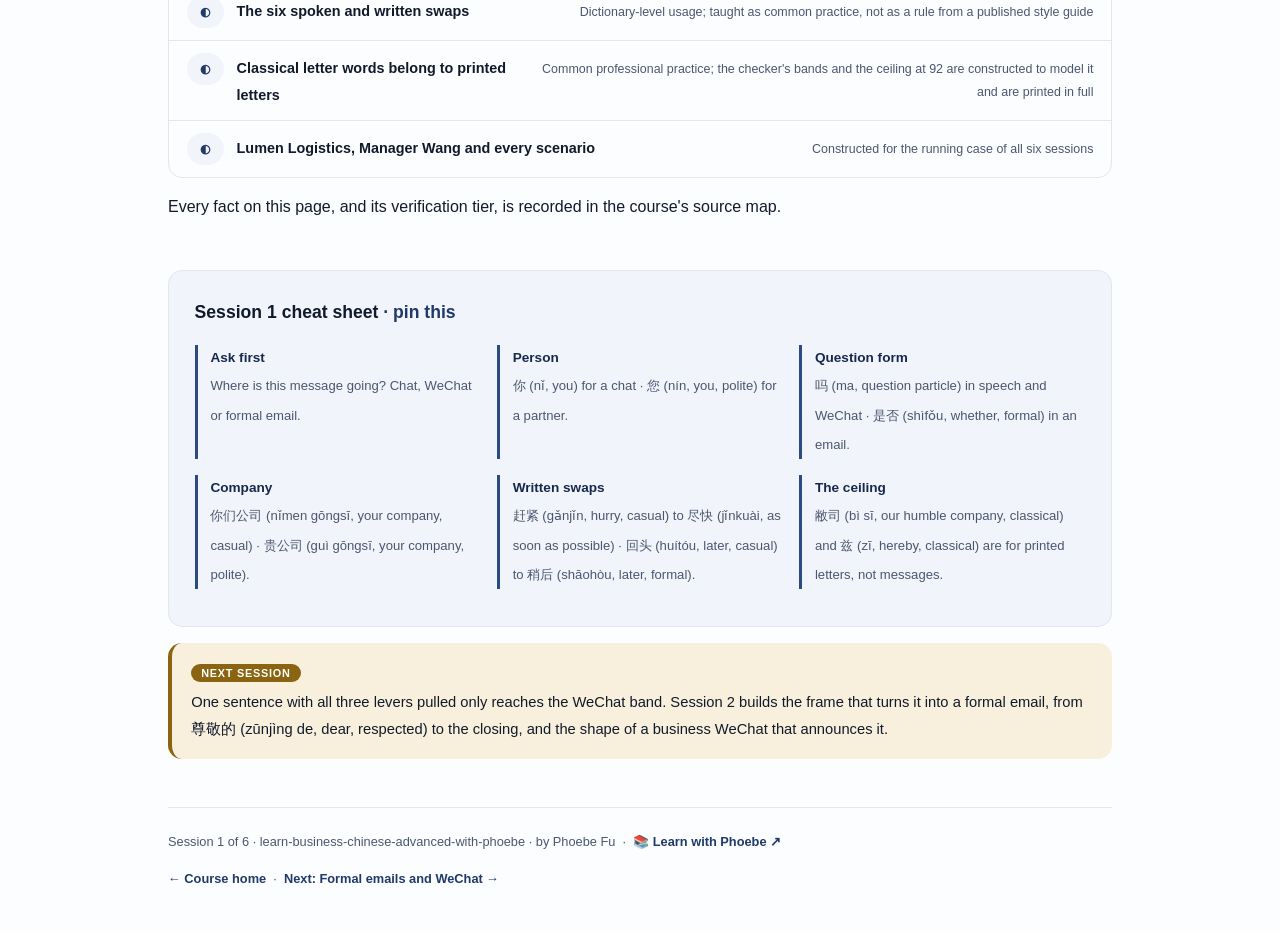
==== commit 7b0a2243: "Prompt-box label inside the box: overflow no longer cuts it in half The label hung 0.7rem above the " ====
--- a/courses/01-register.html
+++ b/courses/01-register.html
@@ -19,7 +19,7 @@
 <meta name="twitter:image" content="https://phoebefu6.github.io/learn-business-chinese-advanced-with-phoebe/assets/og-cover.png">
 <!-- social:end -->
 <title>Session 1 · Register: the same sentence, three ways - learn business chinese advanced with phoebe</title>
-<link rel="stylesheet" href="../assets/style.css?v=17">
+<link rel="stylesheet" href="../assets/style.css?v=18">
 </head>
 <body>
 
--- a/assets/style.css
+++ b/assets/style.css
@@ -1376,3 +1376,8 @@
 .prompt-box b, .prompt-box strong { color: var(--indigo-deep, var(--ink)); }
 .prompt-box span, .prompt-box em, .prompt-box i { color: inherit; }
 .pp-stamp i { color: var(--ink); }
+
+/* Prompt-box label sits inside the box (2026-10-12). Hanging it 0.7rem above the edge let any
+   overflow:auto parent cut it in half; in normal flow nothing can clip it. The right margin
+   keeps it clear of the Copy button; long labels wrap instead of running under it. */
+.prompt-box > .label{ position: static; display: table; margin: 0 5.2rem .55rem 0; white-space: normal; line-height: 1.45; }
